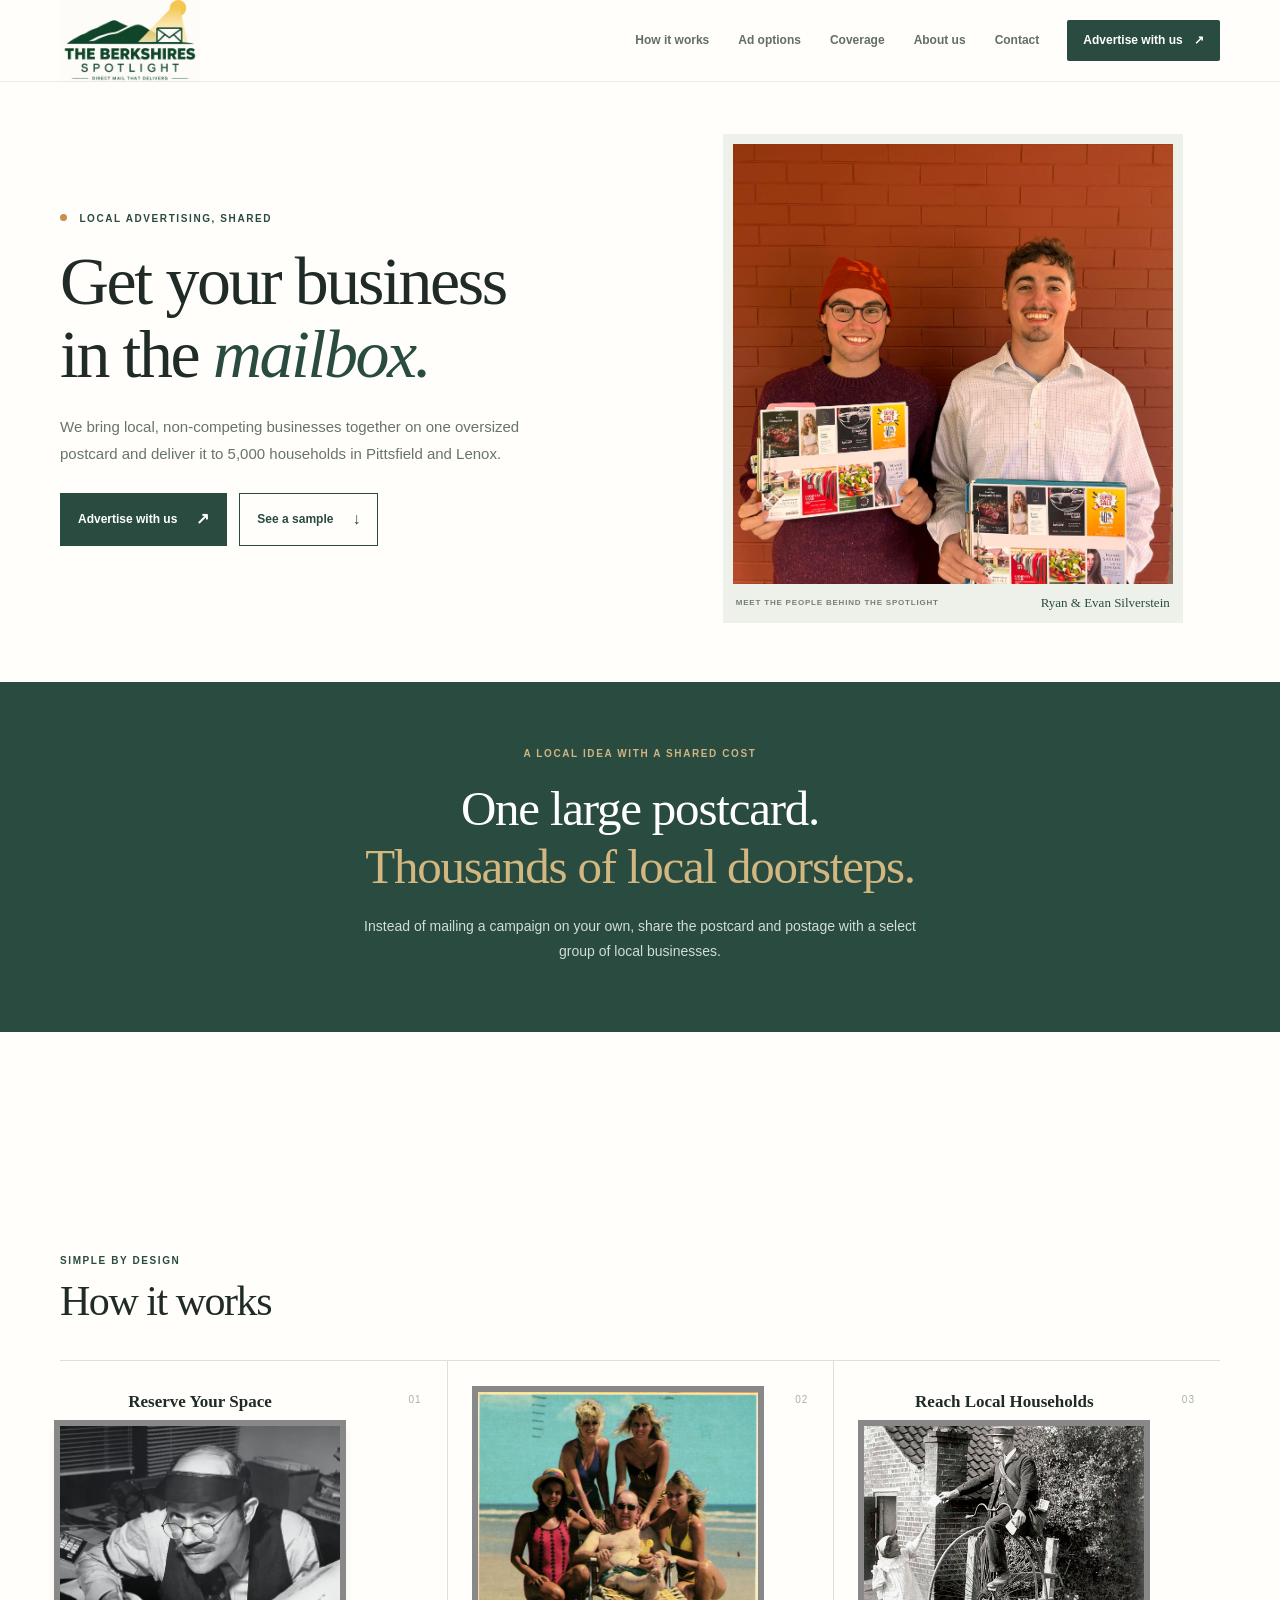
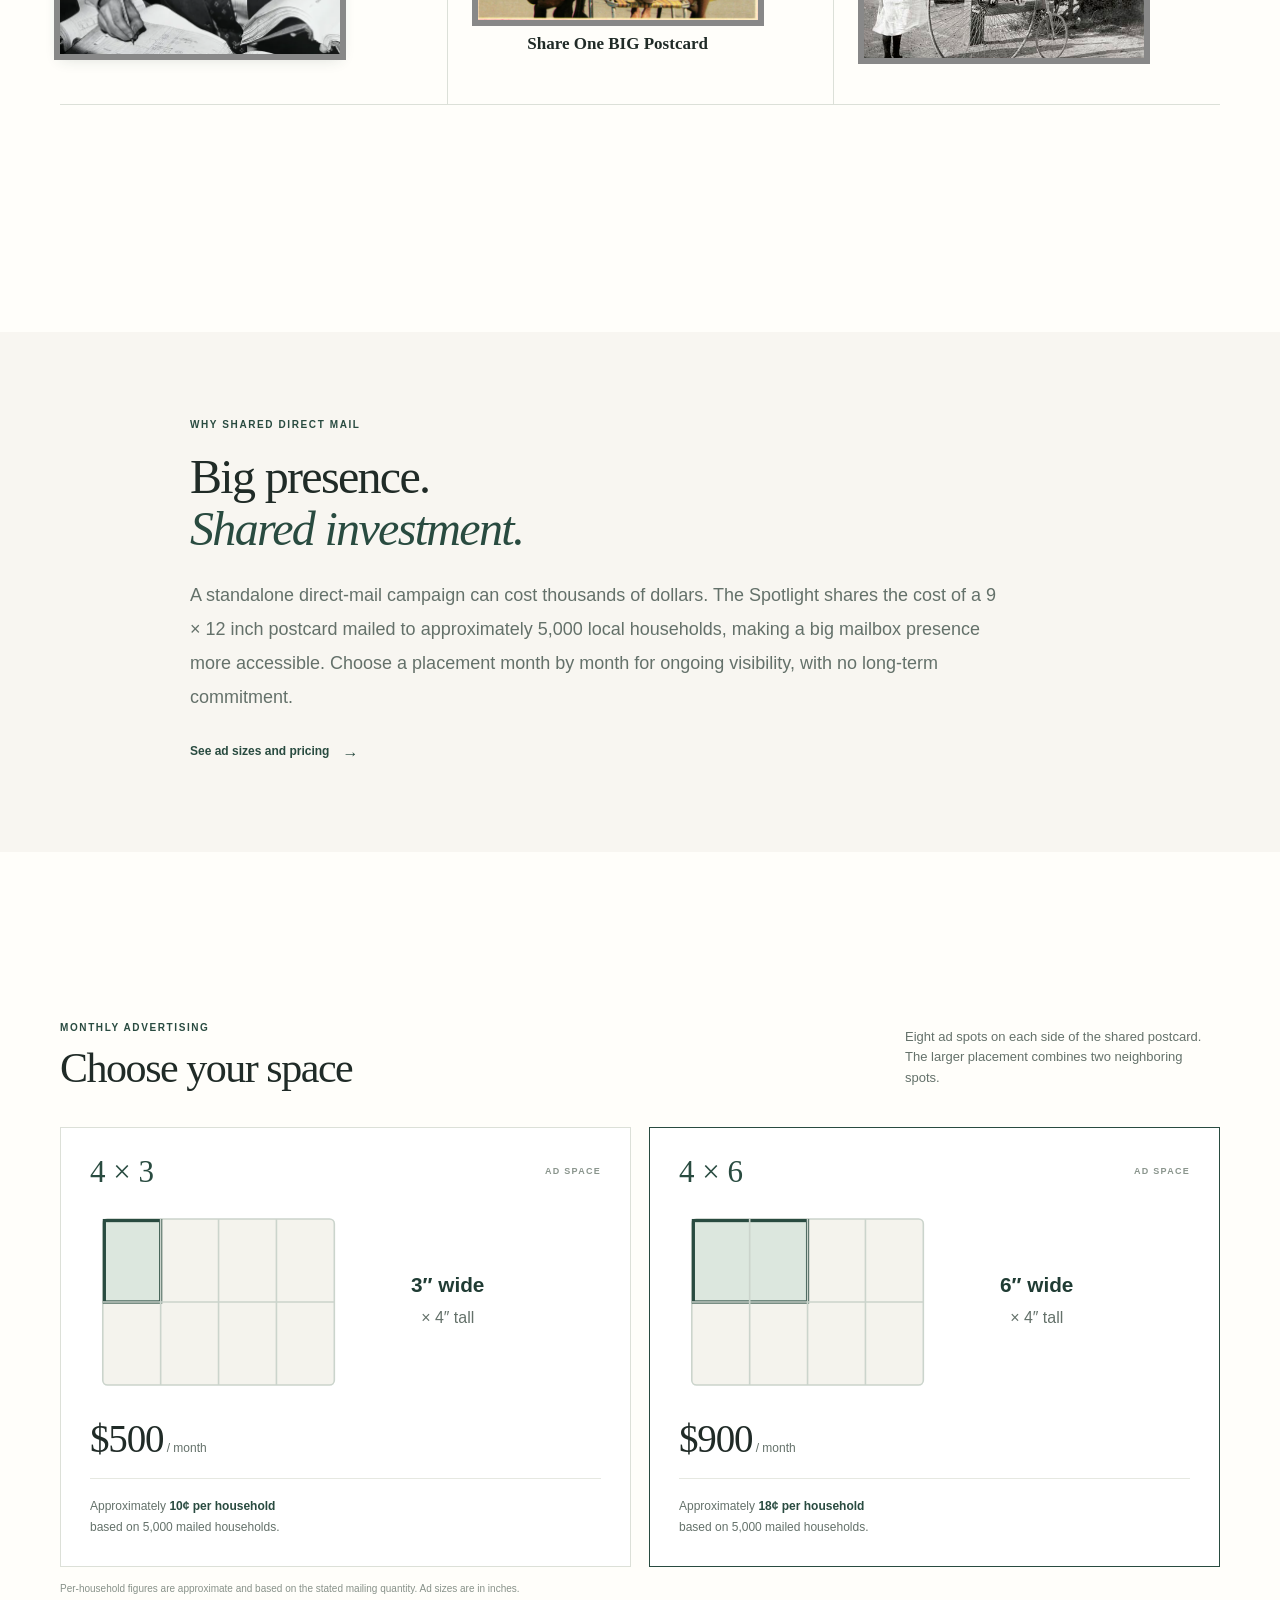
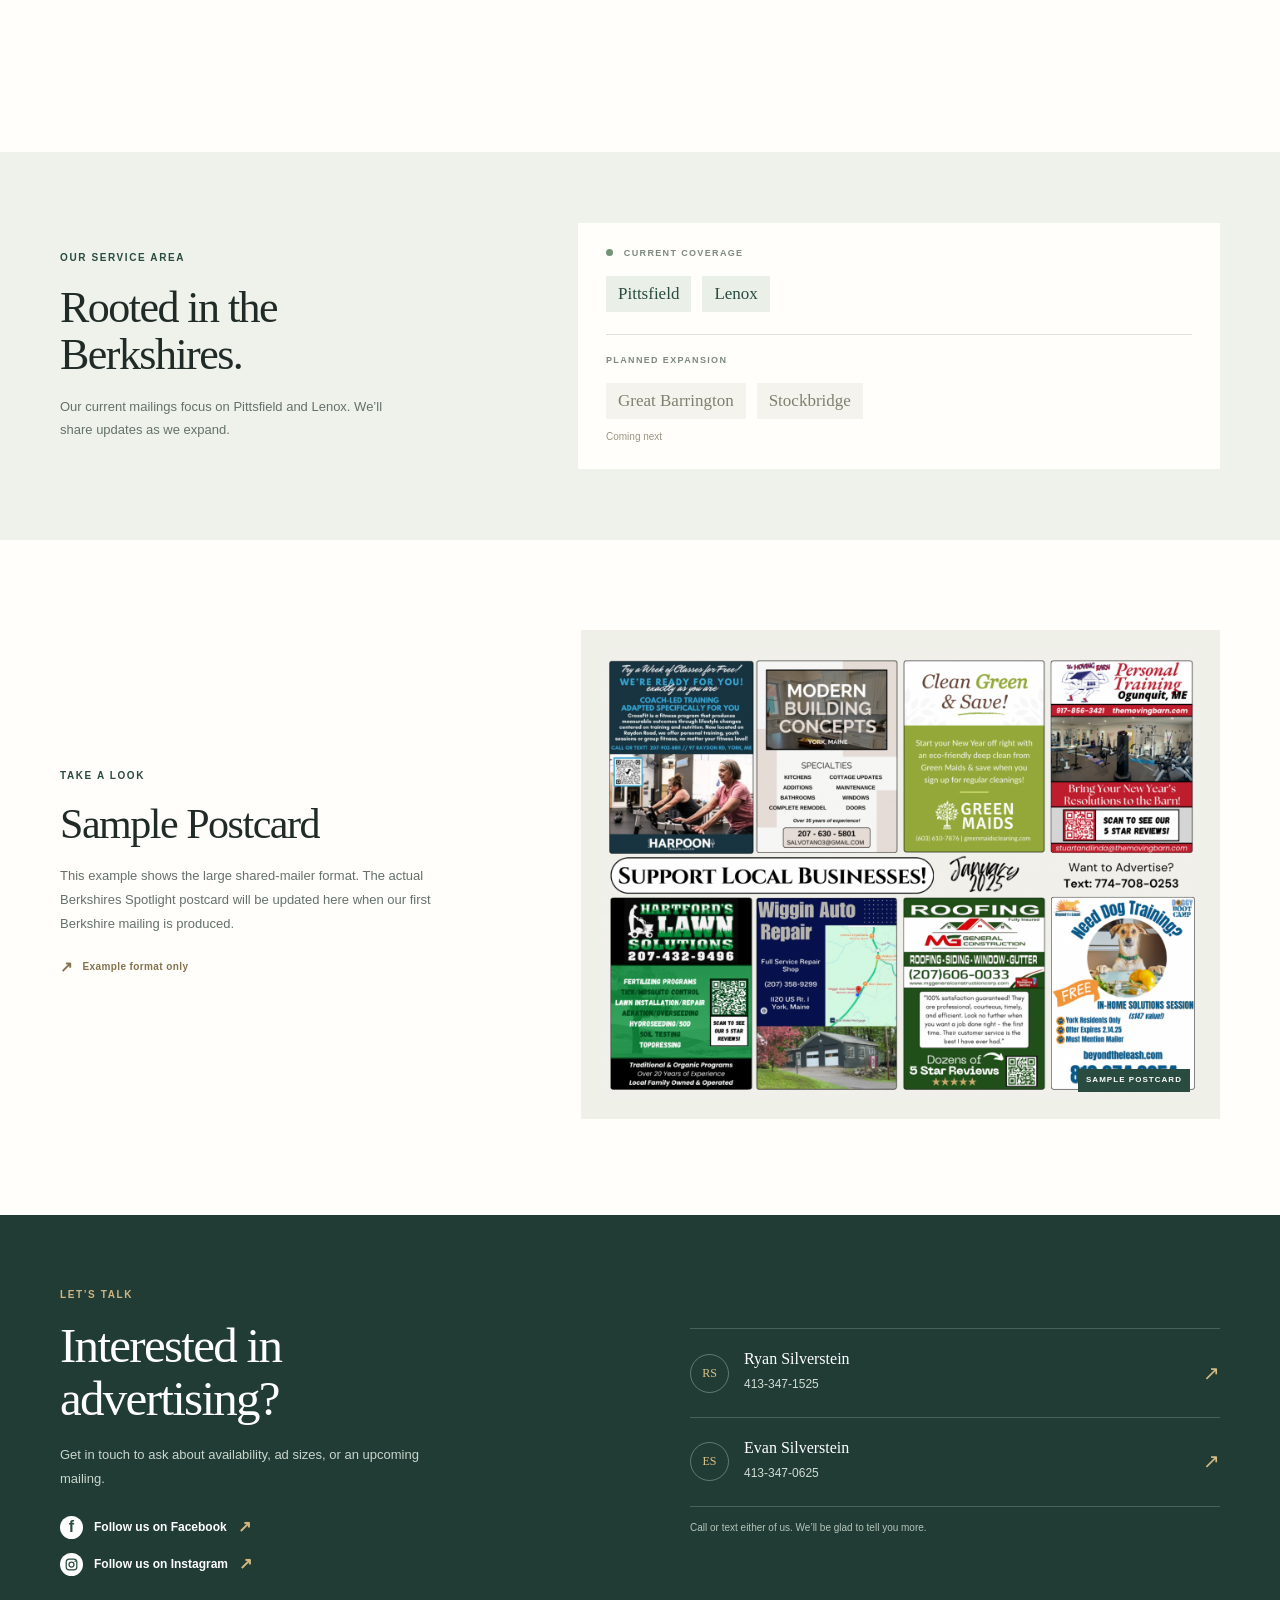
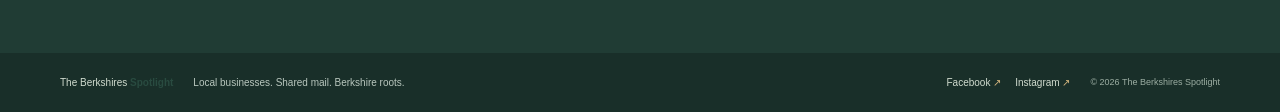
==== index.html @ 4591bedd "Center information sections and update About story" ====
<!doctype html>
<html lang="en">
  <head>
    <meta charset="utf-8">
    <meta name="viewport" content="width=device-width, initial-scale=1">
    <meta name="description" content="Reach local households in Pittsfield and Lenox with shared, oversized direct-mail advertising from The Berkshires Spotlight.">
    <meta name="theme-color" content="#f8f6f1">
    <link rel="canonical" href="https://theberkshiresspotlight.com/">
    <meta property="og:title" content="The Berkshires Spotlight | Local Direct-Mail Advertising">
    <meta property="og:description" content="Reach local households in Pittsfield and Lenox with shared, oversized direct-mail advertising.">
    <meta property="og:type" content="website">
    <meta property="og:url" content="https://theberkshiresspotlight.com/">
    <title>The Berkshires Spotlight | Local Direct-Mail Advertising</title>
    <link rel="stylesheet" href="styles.css?v=22">
  </head>
  <body>
    <header class="site-header">
      <a class="brand" href="#top" aria-label="The Berkshires Spotlight home">
        <span class="brand-logo-window"><img src="images/berkshires-spotlight-logo.png" alt="" width="640" height="640"></span>
      </a>
      <nav class="main-nav" aria-label="Main navigation">
        <a href="#how-it-works">How it works</a>
        <a href="#advertising">Ad options</a>
        <a href="#coverage">Coverage</a>
        <a href="about.html">About us</a>
        <a href="#contact">Contact</a>
      </nav>
      <a class="header-cta" href="#space-options">Advertise with us <span aria-hidden="true">↗</span></a>
    </header>

    <main id="top">
      <section class="hero section-wrap">
        <div class="hero-copy">
          <p class="eyebrow"><span class="eyebrow-dot"></span> Local advertising, shared</p>
          <h1>Get your business<br>in the <em>mailbox.</em></h1>
          <p class="hero-lede">We bring local, non-competing businesses together on one oversized postcard and deliver it to 5,000 households in Pittsfield and Lenox.</p>
          <div class="hero-actions">
            <a class="button button-primary" href="#space-options">Advertise with us <span aria-hidden="true">↗</span></a>
            <a class="button button-secondary" href="#sample-postcard">See a sample <span aria-hidden="true">↓</span></a>
          </div>
        </div>
        <figure class="hero-photo">
          <img src="images/ryan-and-evan.jpg" alt="Ryan and Evan smiling and holding an example shared advertising postcard" width="1966" height="1966" fetchpriority="high">
          <figcaption><span>MEET THE PEOPLE BEHIND THE SPOTLIGHT</span><span>Ryan &amp; Evan Silverstein</span></figcaption>
        </figure>
      </section>

      <section class="intro-band">
        <div class="section-wrap intro-inner">
          <p class="eyebrow eyebrow-light">A local idea with a shared cost</p>
          <h2>One large postcard.<br><span>Thousands of local doorsteps.</span></h2>
          <p>Instead of mailing a campaign on your own, share the postcard and postage with a select group of local businesses.</p>
        </div>
      </section>

      <section class="section-wrap section how-it-works-section" id="how-it-works">
        <div class="section-heading"><div><p class="eyebrow">Simple by design</p><h2>How it works</h2></div></div>
        <div class="steps">
          <article class="step step-reserve"><span class="step-number">01</span><h3>Reserve Your Space</h3><a class="step-reserve-photo-link" href="reserve.html" aria-label="Reserve your space"><img class="step-reserve-photo" src="images/reserve-your-space.webp" alt="Businessman working at a desk covered with books and papers" width="565" height="700"></a></article>
          <article class="step step-featured"><span class="step-number">02</span><img class="step-postcard" src="images/share-postcard-icon.png" alt="Example postcard with a family at the beach" width="630" height="513"><h3>Share One <strong>BIG</strong> Postcard</h3></article>
          <article class="step step-reach"><span class="step-number">03</span><h3>Reach Local Households</h3><img class="step-mailer-photo" src="images/reach-local-households.jpg" alt="Historical bicycle postman delivering mail" width="469" height="640"></article>
        </div>
      </section>

      <section class="value-section">
        <div class="section-wrap value-grid">
          <div class="value-copy"><p class="eyebrow">Why shared direct mail</p><h2>Big presence.<br><em>Shared investment.</em></h2><p>A standalone direct-mail campaign can cost thousands of dollars. The Spotlight shares the cost of a 9 × 12 inch postcard mailed to approximately 5,000 local households, making a big mailbox presence more accessible. Choose a placement month by month for ongoing visibility, with no long-term commitment.</p><a class="text-link" href="#advertising">See ad sizes and pricing <span aria-hidden="true">→</span></a></div>
        </div>
      </section>

      <section class="section-wrap section pricing-section" id="advertising">
        <div class="section-heading"><div><p class="eyebrow">Monthly advertising</p><h2>Choose your space</h2></div><p>Eight ad spots on each side of the shared postcard. The larger placement combines two neighboring spots.</p></div>
        <div class="price-cards" id="space-options">
          <article class="price-card"><div class="price-top"><span class="ad-size">4 × 3</span><span class="price-label">AD SPACE</span></div>
            <svg class="ad-size-guide" viewBox="0 0 320 126" role="img" aria-labelledby="small-ad-title"><title id="small-ad-title">One highlighted 3 inch wide by 4 inch tall ad spot in a layout of eight spots</title><rect x="8" y="10" width="145" height="104" rx="3" fill="#f4f3ed" stroke="#cbd4cc"/><rect x="9" y="11" width="35.25" height="51" fill="#dce7de" stroke="#294b40" stroke-width="2"/><path d="M44.25 10v104M80.5 10v104M116.75 10v104M8 62h145" fill="none" stroke="#cbd4cc"/><text x="224" y="56" text-anchor="middle" fill="#203c34" font-family="Arial,sans-serif" font-size="13" font-weight="700">3″ wide</text><text x="224" y="75" text-anchor="middle" fill="#64716a" font-family="Arial,sans-serif" font-size="10">× 4″ tall</text></svg>
            <div class="price">$500<span> / month</span></div><div class="price-line"></div><p>Approximately <strong>10¢ per household</strong><br>based on 5,000 mailed households.</p></article>
          <article class="price-card price-card-featured"><div class="price-top"><span class="ad-size">4 × 6</span><span class="price-label">AD SPACE</span></div>
            <svg class="ad-size-guide" viewBox="0 0 320 126" role="img" aria-labelledby="large-ad-title"><title id="large-ad-title">Two neighboring 3 inch wide by 4 inch tall ad spots combined into one 6 inch wide by 4 inch tall placement</title><rect x="8" y="10" width="145" height="104" rx="3" fill="#f4f3ed" stroke="#cbd4cc"/><rect x="9" y="11" width="71.5" height="51" fill="#dce7de" stroke="#294b40" stroke-width="2"/><path d="M44.25 10v104M80.5 10v104M116.75 10v104M8 62h145" fill="none" stroke="#cbd4cc"/><text x="224" y="56" text-anchor="middle" fill="#203c34" font-family="Arial,sans-serif" font-size="13" font-weight="700">6″ wide</text><text x="224" y="75" text-anchor="middle" fill="#64716a" font-family="Arial,sans-serif" font-size="10">× 4″ tall</text></svg>
            <div class="price">$900<span> / month</span></div><div class="price-line"></div><p>Approximately <strong>18¢ per household</strong><br>based on 5,000 mailed households.</p></article>
        </div>
        <p class="fine-print">Per-household figures are approximate and based on the stated mailing quantity. Ad sizes are in inches.</p>
      </section>

      <section class="coverage-section" id="coverage">
        <div class="section-wrap coverage-grid">
          <div class="coverage-copy"><p class="eyebrow">Our service area</p><h2>Rooted in the<br>Berkshires.</h2><p>Our current mailings focus on Pittsfield and Lenox. We’ll share updates as we expand.</p></div>
          <div class="coverage-locations"><div class="current-coverage"><p class="coverage-label"><span></span> CURRENT COVERAGE</p><div class="towns"><span>Pittsfield</span><span>Lenox</span></div></div><div class="expansion"><p class="coverage-label">PLANNED EXPANSION</p><div class="towns towns-planned"><span>Great Barrington</span><span>Stockbridge</span></div><p class="planned-note">Coming next</p></div></div>
        </div>
      </section>

      <section class="section-wrap sample-section" id="sample">
        <div class="sample-copy"><p class="eyebrow">Take a look</p><h2>Sample Postcard</h2><p>This example shows the large shared-mailer format. The actual Berkshires Spotlight postcard will be updated here when our first Berkshire mailing is produced.</p><span class="sample-note"><span aria-hidden="true">↗</span> Example format only</span></div>
        <div class="sample-frame" id="sample-postcard">
          <img class="sample-postcard-image" src="images/sample-postcard.png" alt="Example of a shared local advertising postcard with multiple business ads" loading="lazy" width="1440" height="1080">
          <span class="sample-frame-label">SAMPLE POSTCARD</span>
        </div>
      </section>

      <section class="contact-section" id="contact">
        <div class="section-wrap contact-grid">
          <div class="contact-copy"><p class="eyebrow eyebrow-light">Let’s talk</p><h2>Interested in<br>advertising?</h2><p>Get in touch to ask about availability, ad sizes, or an upcoming mailing.</p><a class="facebook-link" href="https://www.facebook.com/profile.php?id=61594535615502" target="_blank" rel="noopener noreferrer"><span class="facebook-icon" aria-hidden="true">f</span> Follow us on Facebook <span aria-hidden="true">↗</span></a><a class="facebook-link instagram-follow-link" href="https://www.instagram.com/theberkshiresspotlight?stkn=MWh2Z3ZybXNrZTRraQ%3D%3D" target="_blank" rel="noopener noreferrer"><span class="instagram-icon" aria-hidden="true"><svg viewBox="0 0 24 24"><rect x="3.5" y="3.5" width="17" height="17" rx="5" fill="none" stroke="currentColor" stroke-width="2"/><circle cx="12" cy="12" r="4" fill="none" stroke="currentColor" stroke-width="2"/><circle cx="17.8" cy="6.6" r="1.2" fill="currentColor"/></svg></span> Follow us on Instagram <span aria-hidden="true">↗</span></a></div>
          <div class="contact-people"><article class="contact-person"><span class="contact-initials" aria-hidden="true">RS</span><div><h3>Ryan Silverstein</h3><a href="tel:+14133471525">413-347-1525</a></div><a class="call-icon" href="tel:+14133471525" aria-label="Call Ryan Silverstein">↗</a></article><article class="contact-person"><span class="contact-initials" aria-hidden="true">ES</span><div><h3>Evan Silverstein</h3><a href="tel:+14133470625">413-347-0625</a></div><a class="call-icon" href="tel:+14133470625" aria-label="Call Evan Silverstein">↗</a></article><p class="contact-footnote">Call or text either of us. We’ll be glad to tell you more.</p></div>
        </div>
      </section>
    </main>

    <footer class="site-footer"><div class="section-wrap footer-inner"><a class="footer-brand" href="#top">The Berkshires <strong>Spotlight</strong></a><span>Local businesses. Shared mail. Berkshire roots.</span><div class="footer-social-links"><a href="https://www.facebook.com/profile.php?id=61594535615502" target="_blank" rel="noopener noreferrer">Facebook <span aria-hidden="true">↗</span></a><a href="https://www.instagram.com/theberkshiresspotlight?stkn=MWh2Z3ZybXNrZTRraQ%3D%3D" target="_blank" rel="noopener noreferrer">Instagram <span aria-hidden="true">↗</span></a></div><span class="copyright">© <span id="year">2026</span> The Berkshires Spotlight</span></div></footer>
    <script>document.getElementById('year').textContent = new Date().getFullYear();</script>
  </body>
</html>
---- styles.css ----
:root{--ink:#202b27;--muted:#64716a;--green:#294b40;--green-dark:#203c34;--sage:#dce7de;--cream:#f8f6f1;--paper:#fffefa;--gold:#c68f4c;--line:#dce0d8;--serif:'Playfair Display',Georgia,serif;--sans:'DM Sans',Arial,sans-serif}
*{box-sizing:border-box}html{scroll-behavior:smooth;scroll-padding-top:90px}body{margin:0;color:var(--ink);background:var(--paper);font-family:var(--sans);font-size:16px;line-height:1.55}a{color:inherit}button,a{-webkit-tap-highlight-color:transparent}.section-wrap{width:min(1160px,calc(100% - 64px));margin-inline:auto}
.site-header{height:82px;padding:0 max(32px,calc((100vw - 1160px)/2));display:flex;align-items:center;justify-content:space-between;gap:28px;background:var(--paper);border-bottom:1px solid #ecebe5}.brand{display:flex;align-items:center;gap:11px;text-decoration:none;white-space:nowrap}.brand-mark{width:37px;height:37px;border:1px solid var(--green);border-radius:50%;display:grid;place-items:center;color:var(--green);font:600 12px var(--serif);letter-spacing:-.5px}.brand-name{font-size:14px;letter-spacing:.02em}.brand-name strong,.footer-brand strong{font-weight:700;color:var(--green)}.brand-logo-window{display:block;width:140px;height:82px;overflow:hidden;flex:none}.brand-logo-window img{display:block;width:140px;height:140px;max-width:none;transform:translateY(-28px);mix-blend-mode:multiply}.main-nav{display:flex;gap:29px;margin-left:auto}.main-nav a,.header-cta{font-size:12px;text-decoration:none;font-weight:600}.main-nav a{color:#626e67;transition:color .2s}.main-nav a:hover{color:var(--green)}.header-cta{padding:11px 16px;background:var(--green);color:#fff;border-radius:2px;white-space:nowrap}.header-cta span{margin-left:8px}
.hero{min-height:582px;display:grid;grid-template-columns:1.03fr .97fr;align-items:center;gap:58px;padding-top:52px;padding-bottom:59px}.eyebrow{margin:0 0 18px;color:var(--green);font-size:10px;font-weight:700;letter-spacing:.16em;text-transform:uppercase}.eyebrow-dot{display:inline-block;width:7px;height:7px;margin-right:8px;background:var(--gold);border-radius:50%;vertical-align:1px}.hero h1,.section h2,.value-copy h2,.coverage-grid h2,.sample-copy h2,.contact-copy h2{margin:0;font:500 clamp(43px,5.3vw,68px)/1.08 var(--serif);letter-spacing:-.035em}.hero h1 em,.value-copy h2 em{color:var(--green);font-weight:500}.hero-lede{max-width:490px;margin:22px 0 26px;color:#68736d;font-size:15px;line-height:1.8}.hero-actions{display:flex;flex-wrap:wrap;gap:12px}.button{display:inline-flex;align-items:center;gap:19px;padding:13px 17px;border:1px solid var(--green);font-size:12px;font-weight:600;text-decoration:none}.button-primary{background:var(--green);color:white}.button-primary:hover,.header-cta:hover{background:var(--green-dark)}.button-secondary{color:var(--green)}.button-secondary:hover{background:#f0f3ee}.button span{font-size:16px}.hero-proof{display:flex;align-items:center;gap:12px;margin-top:42px;color:#78827b;font-size:11px;line-height:1.5}.hero-proof strong{color:var(--ink);font-size:12px}.proof-icon{display:grid;place-items:center;width:35px;height:35px;border:1px solid #dce3db;border-radius:50%;color:var(--gold);font-size:19px}
.hero-art{position:relative;min-height:417px;display:grid;place-items:center;overflow:hidden;background:#edf1e9}.hero-art:before,.hero-art:after{position:absolute;content:"";width:160px;height:160px;border:1px solid rgba(41,75,64,.12);border-radius:50%}.hero-art:before{top:28px;right:28px}.hero-art:after{bottom:20px;left:15px;width:95px;height:95px}.art-orbit{position:absolute;border:1px solid rgba(41,75,64,.1);border-radius:50%}.orbit-one{width:360px;height:360px}.orbit-two{width:410px;height:410px}.mailer{position:relative;width:min(72%,360px);aspect-ratio:1.18;background:#fffdf8;box-shadow:0 17px 38px rgba(31,54,43,.15);padding:23px 25px;transform:rotate(-5deg);display:flex;flex-direction:column;justify-content:space-between;color:var(--green)}.mailer:after{content:"";position:absolute;inset:8px;border:1px solid #e1e3d8;pointer-events:none}.mailer-top,.mailer-bottom{display:flex;justify-content:space-between;align-items:center;font-size:8px;font-weight:700;letter-spacing:.14em}.mailer-stamp{display:grid;place-items:center;width:42px;height:42px;border:1px solid #bea477;color:#a78a5b;font-size:8px;text-align:center;line-height:1.4;letter-spacing:.08em}.mailer-rule{height:1px;background:#d9dfd3;margin-top:-20px}.mailer-title{font:500 clamp(27px,3.5vw,43px)/1.14 var(--serif);letter-spacing:-.04em}.mailer-title i{color:#a17c46}.mailer-sun{font-size:27px;color:#bd965f}.art-caption{position:absolute;bottom:18px;left:0;right:0;text-align:center;color:#78847b;font-size:10px;letter-spacing:.04em}.hero-photo{width:min(100%,460px);margin:0 auto;padding:10px;background:#edf1e9}.hero-photo img{display:block;width:100%;height:auto}.hero-photo figcaption{display:flex;justify-content:space-between;align-items:center;gap:10px;padding:11px 3px 2px;color:#738077;font-size:8px;font-weight:700;letter-spacing:.1em}.hero-photo figcaption span+span{color:var(--green);font:500 13px var(--serif);letter-spacing:0}
.intro-band{background:var(--green);color:#fff;padding:64px 0 68px;text-align:center}.intro-inner{max-width:750px}.eyebrow-light{color:#d0b481}.intro-band h2{margin:0;font:500 clamp(32px,4.5vw,49px)/1.2 var(--serif);letter-spacing:-.025em}.intro-band h2 span{color:#d3b780}.intro-band p:last-child{max-width:560px;margin:17px auto 0;color:#d2ddd6;font-size:14px;line-height:1.8}.section{padding-top:91px;padding-bottom:98px}.section-heading{display:flex;align-items:end;justify-content:space-between;gap:30px;margin-bottom:35px}.section-heading .eyebrow{margin-bottom:11px}.section h2{font-size:42px}.section-heading>p{max-width:315px;margin:0 0 4px;color:var(--muted);font-size:13px}.steps{display:grid;grid-template-columns:repeat(3,1fr);border-top:1px solid var(--line);border-bottom:1px solid var(--line)}.step{position:relative;min-height:238px;padding:31px 30px 32px 0}.step+.step{border-left:1px solid var(--line);padding-left:30px}.step-number{position:absolute;top:31px;right:25px;color:#a7b2a7;font-size:10px;letter-spacing:.1em}.step-icon{width:39px;height:39px;display:grid;place-items:center;background:#eff2eb;color:var(--green);font-size:21px}.step h3,.value-item h3{margin:20px 0 7px;font:600 17px var(--serif)}.step p,.value-item p{max-width:280px;margin:0;color:var(--muted);font-size:12px;line-height:1.8}
.value-section{background:var(--cream);padding:85px 0}.value-grid{display:block}.value-copy{max-width:900px;margin-inline:auto}.value-copy h2{font-size:48px}.value-copy>p:not(.eyebrow){max-width:820px;margin:23px 0 24px;color:var(--muted);font-size:18px;line-height:1.9}.text-link{display:inline-flex;gap:13px;color:var(--green);font-size:12px;font-weight:700;text-decoration:none}.text-link span{font-size:16px}.pricing-section{padding-bottom:79px}.price-cards{display:grid;grid-template-columns:1fr 1fr;gap:18px}.price-card{padding:26px 29px 27px;border:1px solid var(--line);background:white}.price-card-featured{border-color:var(--green)}.price-top{display:flex;justify-content:space-between;align-items:center}.ad-size{color:var(--green);font:500 31px var(--serif)}.price-label{font-size:9px;font-weight:700;letter-spacing:.14em;color:#8a958d}.ad-size-guide{display:block;width:100%;height:auto;margin:13px 0 4px}.price{margin-top:12px;font:500 39px var(--serif);letter-spacing:-.03em}.price>span{font:400 12px var(--sans);color:var(--muted);letter-spacing:0}.price-line{height:1px;margin:17px 0;background:#e6e8e1}.price-card p{margin:0;color:var(--muted);font-size:12px;line-height:1.8}.price-card p strong{color:var(--green)}.fine-print{margin:14px 0 0;color:#879189;font-size:10px}
.coverage-section{background:#eff2eb;padding:71px 0}.coverage-grid{display:grid;grid-template-columns:.8fr 1.2fr;gap:90px;align-items:center}.coverage-grid h2{font-size:44px}.coverage-grid>div:first-child>p:last-child{max-width:340px;margin:16px 0 0;color:var(--muted);font-size:13px;line-height:1.8}.coverage-locations{background:var(--paper);padding:24px 28px}.current-coverage{padding-bottom:22px;border-bottom:1px solid var(--line)}.coverage-label{margin:0 0 15px;color:#7d8981;font-size:9px;font-weight:700;letter-spacing:.15em}.current-coverage .coverage-label span{display:inline-block;width:7px;height:7px;margin-right:7px;border-radius:50%;background:#729477}.towns{display:flex;gap:11px;flex-wrap:wrap}.towns span{padding:8px 12px;background:#eaf0e8;color:var(--green);font:500 17px var(--serif)}.expansion{padding-top:19px}.towns-planned span{background:#f5f3ed;color:#7e806f}.planned-note{margin:10px 0 0;color:#999583;font-size:10px}.sample-section{display:grid;grid-template-columns:.8fr 1.2fr;gap:95px;align-items:center;padding-top:90px;padding-bottom:96px}.sample-copy h2{font-size:42px}.sample-copy>p:not(.eyebrow){max-width:375px;margin:17px 0 19px;color:var(--muted);font-size:13px;line-height:1.85}.sample-note{display:inline-flex;align-items:center;gap:9px;color:#84724e;font-size:10px;font-weight:600;letter-spacing:.04em}.sample-note span{font-size:15px}.sample-frame{position:relative;padding:20px;background:#eff1e9}.sample-placeholder{aspect-ratio:1.5;background:#fcfaf4;border:1px solid #e2e3d9;display:flex;flex-direction:column;justify-content:space-between;padding:18px 20px;color:#738077}.placeholder-top,.placeholder-bottom{display:flex;justify-content:space-between;align-items:center;font-size:8px;font-weight:700;letter-spacing:.12em}.placeholder-stamp{padding:7px 9px;border:1px solid #cfb780;color:#a08353}.placeholder-center{align-self:center;text-align:center}.placeholder-sun{color:#c49b5d;font-size:28px}.placeholder-center p{margin:2px 0 0;font:500 clamp(18px,2.6vw,29px)/1.2 var(--serif);color:var(--green)}.placeholder-center em{color:#a17c46}.placeholder-bottom{padding-top:10px;border-top:1px solid #e1e3d8}.sample-postcard-image{display:block;width:100%;height:auto}.sample-frame-label{position:absolute;right:30px;bottom:27px;padding:5px 8px;background:var(--green);color:white;font-size:8px;font-weight:700;letter-spacing:.13em}
.contact-section{background:var(--green-dark);color:#fff;padding:72px 0 76px}.contact-grid{display:grid;grid-template-columns:1fr 1fr;gap:100px;align-items:center}.contact-copy h2{font-size:49px}.contact-copy>p:not(.eyebrow){max-width:360px;margin:17px 0 25px;color:#cad5ce;font-size:13px;line-height:1.8}.facebook-link{display:inline-flex;align-items:center;gap:11px;color:#fff;font-size:12px;font-weight:600;text-decoration:none}.facebook-link>span:last-child{color:#d4b67e;font-size:16px}.facebook-icon{width:23px;height:23px;display:grid;place-items:center;background:#fff;color:var(--green);border-radius:50%;font:bold 16px Arial}.contact-people{border-top:1px solid rgba(255,255,255,.19)}.contact-person{display:flex;align-items:center;gap:15px;padding:21px 0;border-bottom:1px solid rgba(255,255,255,.19)}.contact-initials{width:39px;height:39px;display:grid;place-items:center;border:1px solid rgba(255,255,255,.3);border-radius:50%;color:#dfc18b;font:500 12px var(--serif)}.contact-person h3{margin:0 0 3px;font:500 16px var(--serif)}.contact-person div>a{color:#d1dbd4;font-size:12px;text-decoration:none}.call-icon{margin-left:auto;color:#d7bb84;font-size:20px;text-decoration:none}.contact-footnote{margin:13px 0 0;color:#b6c4bc;font-size:10px}.site-footer{background:#192f29;color:#b9c7be;padding:22px 0}.footer-inner{display:flex;align-items:center;gap:20px}.footer-brand{color:#fff;font-size:12px;text-decoration:none;white-space:nowrap}.footer-inner>span:not(.copyright){font-size:10px}.footer-inner>a:nth-last-of-type(1){margin-left:auto;color:#d1dccf;font-size:10px;text-decoration:none}.footer-inner>a span{color:#d4b67e}.copyright{color:#9caea3;font-size:9px;white-space:nowrap}
@media(max-width:900px){.main-nav{gap:16px}.main-nav a{font-size:11px}.hero{gap:30px}.hero-art{min-height:360px}.coverage-grid,.sample-section{gap:50px}.contact-grid{gap:55px}}
@media(max-width:700px){html{scroll-padding-top:65px}.section-wrap{width:min(100% - 40px,540px)}.site-header{height:66px;padding:0 20px}.brand-name{font-size:12px}.brand-mark{width:32px;height:32px}.brand-logo-window{width:112px;height:66px}.brand-logo-window img{width:112px;height:112px;transform:translateY(-21px)}.main-nav{display:none}.header-cta{padding:10px 12px;font-size:10px}.hero{display:flex;flex-direction:column;align-items:stretch;gap:31px;padding-top:57px;padding-bottom:40px}.hero h1{font-size:52px}.hero-lede{font-size:14px}.hero-art{min-height:340px}.mailer{width:min(77%,350px)}.intro-band{padding:49px 0 52px}.intro-band h2{font-size:35px}.intro-band p:last-child{font-size:12px}.section{padding-top:65px;padding-bottom:70px}.section-heading{display:block;margin-bottom:25px}.section-heading>p{margin-top:12px}.section h2{font-size:37px}.steps{grid-template-columns:1fr}.step{min-height:0;padding:22px 36px 22px 0}.step+.step{border-left:0;border-top:1px solid var(--line);padding-left:0}.step-number{top:24px;right:4px}.step h3{margin-top:13px}.step p{max-width:none}.value-section{padding:62px 0}.value-copy h2{font-size:42px}.value-copy>p:not(.eyebrow){font-size:16px;line-height:1.8}.price-cards{grid-template-columns:1fr;gap:12px}.price-card{padding:22px}.price{font-size:35px}.coverage-section{padding:59px 0}.coverage-grid{grid-template-columns:1fr;gap:32px}.coverage-grid h2{font-size:40px}.coverage-locations{padding:21px}.sample-section{grid-template-columns:1fr;gap:32px;padding-top:66px;padding-bottom:70px}.sample-copy h2{font-size:38px}.sample-frame{padding:12px}.placeholder-top,.placeholder-bottom{font-size:6px}.sample-frame-label{right:18px;bottom:18px;font-size:7px}.contact-section{padding:60px 0}.contact-grid{grid-template-columns:1fr;gap:32px}.contact-copy h2{font-size:44px}.footer-inner{flex-wrap:wrap;gap:10px 16px}.footer-inner>span:not(.copyright){order:3;width:100%}.footer-inner>a:nth-last-of-type(1){margin-left:auto}.copyright{order:4;width:100%}}
@media(max-width:380px){.hero h1{font-size:45px}.hero-actions{gap:8px}.button{padding:12px;font-size:11px}.hero-art{min-height:295px}.mailer{padding:19px}.footer-brand{font-size:11px}}
@media(prefers-reduced-motion:reduce){html{scroll-behavior:auto}*,*::before,*::after{transition:none!important}}
.step-cta{margin-top:17px;padding:10px 12px;font-size:11px}.reservation-page{min-height:100vh;display:flex;flex-direction:column;background:var(--cream)}.reservation-main{width:min(680px,calc(100% - 40px));margin:38px auto 72px;flex:1}.reservation-back{color:var(--green);font-size:12px;font-weight:600;text-decoration:none}.reservation-heading{text-align:center;margin:36px auto 29px}.reservation-heading .eyebrow{margin-bottom:10px}.reservation-heading h1{margin:0;font:500 clamp(38px,6vw,52px)/1.1 var(--serif);letter-spacing:-.035em}.reservation-heading>p:last-child{max-width:490px;margin:13px auto 0;color:var(--muted);font-size:14px}.reservation-card{padding:28px 34px 32px;background:var(--paper);border:1px solid var(--line);box-shadow:0 12px 36px rgba(32,60,52,.05)}.reservation-progress{display:flex;align-items:center;gap:13px;margin-bottom:31px}.progress-step{display:flex;align-items:center;gap:8px;color:#919b94;font-size:11px;font-weight:600;white-space:nowrap}.progress-step b{display:grid;place-items:center;width:25px;height:25px;border:1px solid #cfd7ce;border-radius:50%;font-size:10px}.progress-step.is-current{color:var(--green)}.progress-step.is-current b{background:var(--green);border-color:var(--green);color:white}.progress-rule{height:1px;flex:1;background:var(--line)}.reservation-step>.eyebrow{margin-bottom:8px}.reservation-step h2{margin:0;font:500 30px/1.2 var(--serif);letter-spacing:-.02em}.step-description{margin:9px 0 22px;color:var(--muted);font-size:12px;line-height:1.7}.reservation-options{display:grid;gap:11px}.reservation-option{position:relative;display:flex;align-items:center;gap:13px;padding:17px;border:1px solid var(--line);cursor:pointer;transition:border-color .2s,background .2s}.reservation-option:has(input:checked){border-color:var(--green);background:#f5f7f2}.reservation-option input{position:absolute;opacity:0;inset:0;width:100%;height:100%;cursor:pointer}.reservation-option input:focus-visible+.option-check{outline:2px solid var(--gold);outline-offset:3px}.option-check{width:17px;height:17px;border:1px solid #aeb9ae;border-radius:50%;flex:none}.reservation-option input:checked+.option-check{border:5px solid var(--green)}.option-main{display:flex;flex-direction:column;gap:2px}.option-main strong{color:var(--green);font:500 23px var(--serif)}.option-main>span{color:#89938b;font-size:8px;font-weight:700;letter-spacing:.1em}.option-price{margin-left:auto;color:var(--ink);font:500 22px var(--serif);white-space:nowrap}.option-price small{color:var(--muted);font:400 10px var(--sans)}.reservation-next{margin-top:23px;cursor:pointer}.selected-size{margin:0 0 19px;padding:11px 13px;background:#eff2eb;color:var(--green);font-size:12px;font-weight:600}.reservation-fields{display:grid;grid-template-columns:1fr;gap:7px}.reservation-fields label{margin-top:7px;color:var(--ink);font-size:11px;font-weight:600}.reservation-fields input{width:100%;height:43px;padding:0 12px;border:1px solid #d5dcd3;border-radius:0;background:#fff;font:14px var(--sans);color:var(--ink)}.reservation-fields input:focus{outline:2px solid #9eb29e;outline-offset:1px}.reservation-note{margin:16px 0;color:#7e8981;font-size:10px}.reservation-actions{display:flex;justify-content:space-between;gap:12px;margin-top:18px}.reservation-actions .button{cursor:pointer;font-family:var(--sans)}.reservation-message{margin:14px 0 0;padding:11px 13px;background:#eff2eb;color:var(--green);font-size:12px}.reservation-help{text-align:center;margin:22px 0 0;color:var(--muted);font-size:11px}.reservation-help a{color:var(--green);font-weight:600}.reservation-page .site-footer{margin-top:auto}
.step-featured .step-postcard{display:block;width:min(100%,280px);height:auto;margin:0 0 14px;box-shadow:0 5px 14px rgba(32,60,52,.16)}.step-featured h3{width:min(100%,280px);margin:0 0 7px;text-align:center}.step-featured h3 strong{font-weight:700}.step-icon-photo{display:block;width:39px;height:39px;object-fit:cover}.step-reserve-icon{width:39px;height:39px;display:grid;place-items:center;background:#eff2eb;color:var(--green);box-shadow:0 2px 6px rgba(32,60,52,.16);text-decoration:none;font-size:20px;transition:background .2s,box-shadow .2s}.step-reserve-icon:hover{background:#e6ece4;box-shadow:0 3px 8px rgba(32,60,52,.2)}.step-reserve-icon:focus-visible{outline:2px solid var(--gold);outline-offset:3px}
@media(max-width:700px){.step-cta{margin-top:13px}.reservation-main{margin-top:25px;margin-bottom:48px}.reservation-heading{margin:29px auto 22px}.reservation-heading h1{font-size:41px}.reservation-card{padding:22px 19px 25px}.reservation-progress{margin-bottom:25px}.reservation-step h2{font-size:27px}.reservation-option{gap:9px;padding:13px 10px}.option-price{font-size:19px}.option-price small{font-size:9px}.option-main>span{font-size:7px}.reservation-actions{flex-wrap:wrap}.reservation-actions .button{justify-content:center}}
.about-page{min-height:100vh;display:flex;flex-direction:column;background:var(--paper)}.about-main{flex:1}.about-story{display:grid;grid-template-columns:1.05fr .95fr;gap:72px;align-items:center;padding-top:72px;padding-bottom:85px}.about-copy h1{margin:0 0 24px;font:500 clamp(43px,5vw,62px)/1.08 var(--serif);letter-spacing:-.035em}.about-copy h1 em{color:var(--green);font-weight:500}.about-copy>p:not(.eyebrow){margin:0 0 16px;color:var(--muted);font-size:14px;line-height:1.9}.about-copy .eyebrow{margin-bottom:13px}.about-cta{margin-top:9px}.about-photo{margin:0;padding:11px;background:#eff2eb;box-shadow:0 14px 34px rgba(32,60,52,.1)}.about-photo img{display:block;width:100%;height:auto}.about-page .site-footer{margin-top:auto}
@media(max-width:900px){.about-story{gap:42px;padding-top:58px;padding-bottom:68px}.about-copy>p:not(.eyebrow){font-size:13px}}
@media(max-width:700px){.about-story{grid-template-columns:1fr;gap:34px;padding-top:43px;padding-bottom:56px}.about-copy h1{font-size:46px}.about-copy>p:not(.eyebrow){font-size:13px}.about-photo{width:min(100%,440px);margin-inline:auto}}
.step-featured .step-postcard,.step-reach .step-mailer-photo{display:block;width:min(100%,280px);height:auto;aspect-ratio:630 / 513;object-fit:cover;margin:0 0 14px;box-shadow:0 5px 14px rgba(32,60,52,.16)}.step-reach h3{width:min(100%,280px);margin:0 0 14px;text-align:center}
.step-reach .step-mailer-photo{aspect-ratio:469 / 389;object-fit:cover;object-position:center 75%}
.footer-inner>a[href*="facebook.com"],.footer-inner>a[href*="instagram.com"],.footer-social-links a{color:#d1dccf;font-size:10px;text-decoration:none}.footer-social-links{display:flex;align-items:center;gap:14px;margin-left:auto}.footer-social-links a span{color:#d4b67e}.footer-inner>a.footer-brand{margin-left:0}.instagram-follow-link{display:flex;width:fit-content;margin-top:12px}.instagram-icon{width:23px;height:23px;display:grid;place-items:center;flex:none;background:#fff;color:var(--green);border-radius:50%}.instagram-icon svg{display:block;width:15px;height:15px}
.step-featured .step-postcard,.step-reach .step-mailer-photo,.step-reserve-photo{border:0;outline:6px solid #888;outline-offset:0;box-shadow:none}.step-reserve-photo-link{box-shadow:none}
html{scroll-padding-top:0}
.how-it-works-section,.pricing-section{min-height:100vh;min-height:100svh;display:flex;flex-direction:column;justify-content:center}.about-main{display:flex;align-items:center;min-height:calc(100vh - 139px);min-height:calc(100svh - 139px)}.about-story{gap:48px;padding-top:30px;padding-bottom:30px}.about-photo{width:min(100%,430px);justify-self:center}
@media(max-width:700px){.how-it-works-section,.pricing-section{min-height:0;display:block;padding-top:65px;padding-bottom:70px}.about-main{display:block;min-height:0}.about-story{gap:34px;padding-top:43px;padding-bottom:56px}}
.step-reserve-photo-link{display:block;width:min(100%,280px);margin:0 0 14px;box-shadow:0 5px 14px rgba(32,60,52,.16)}.step-reserve-photo-link:focus-visible{outline:2px solid var(--gold);outline-offset:3px}.step-reserve-photo{display:block;width:100%;height:auto;aspect-ratio:630 / 513;object-fit:cover;object-position:center top}.step-reserve h3{width:min(100%,280px);margin:0 0 14px;text-align:center}
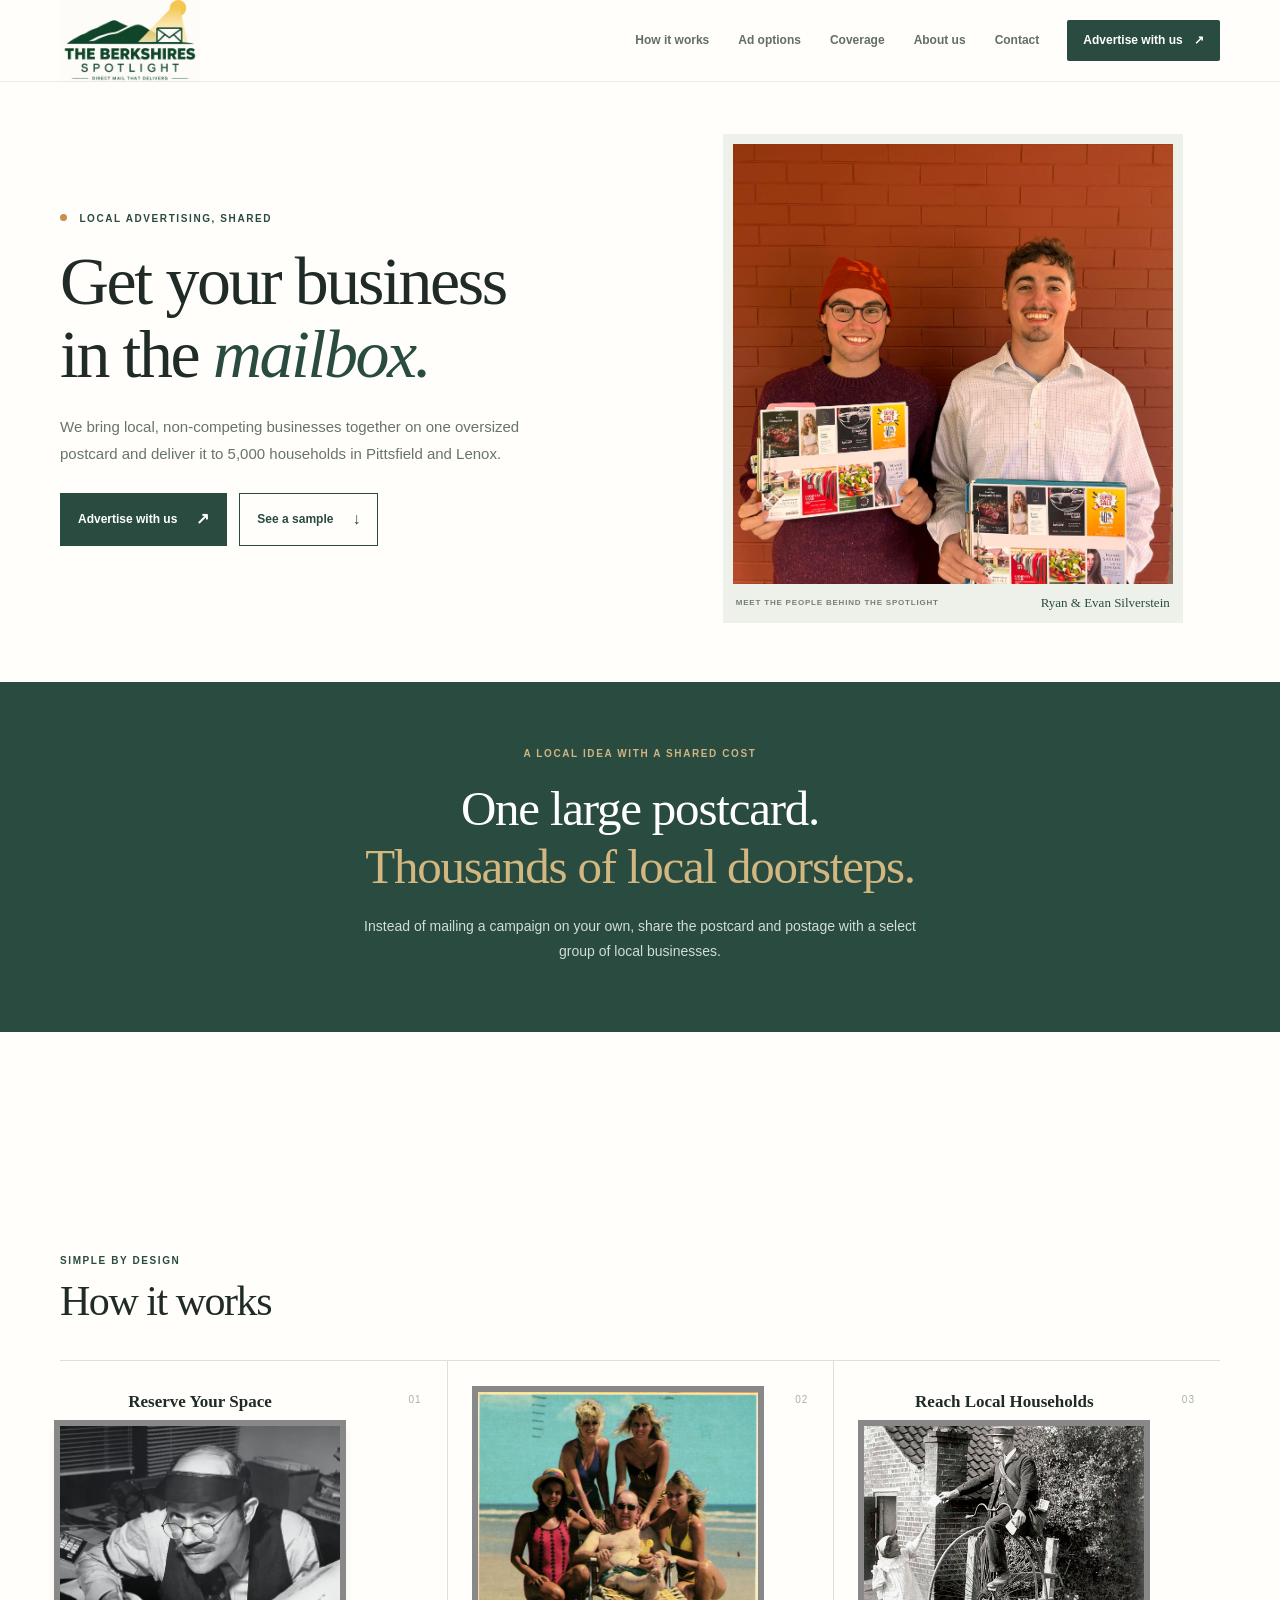
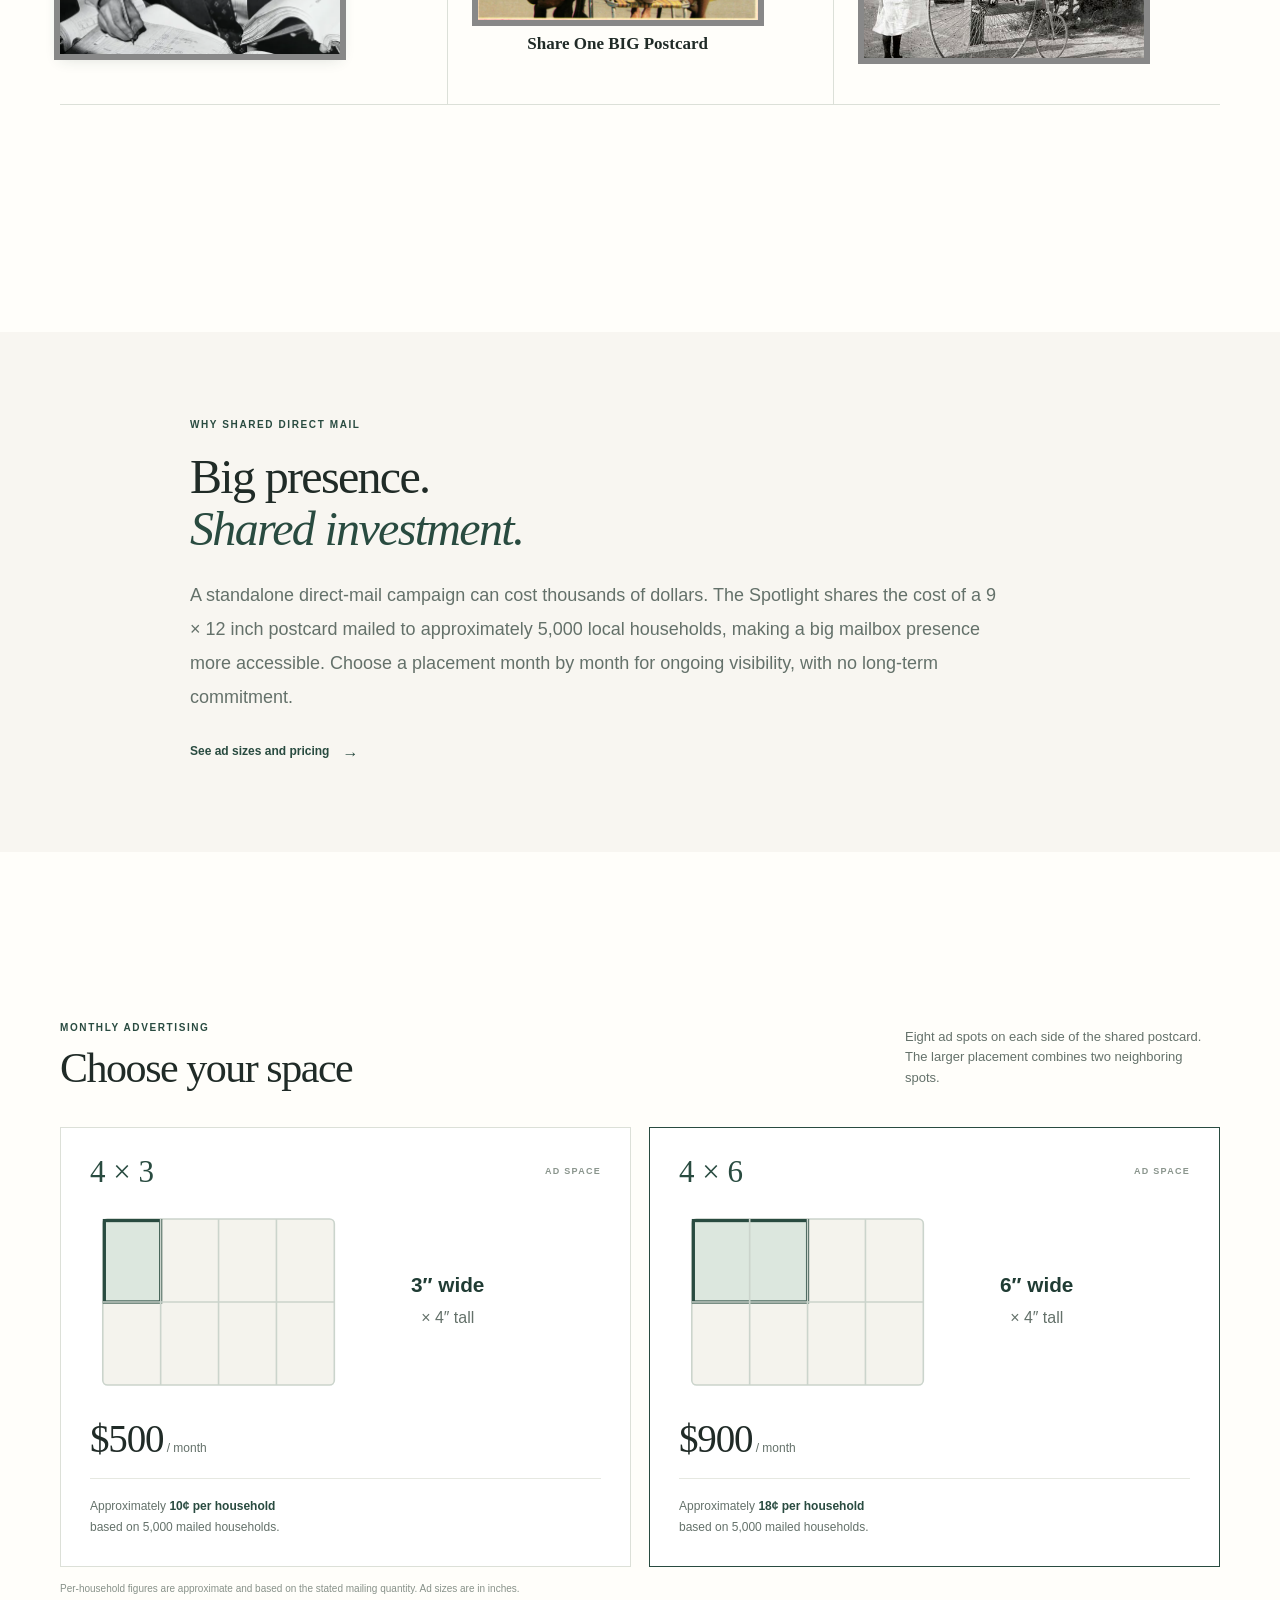
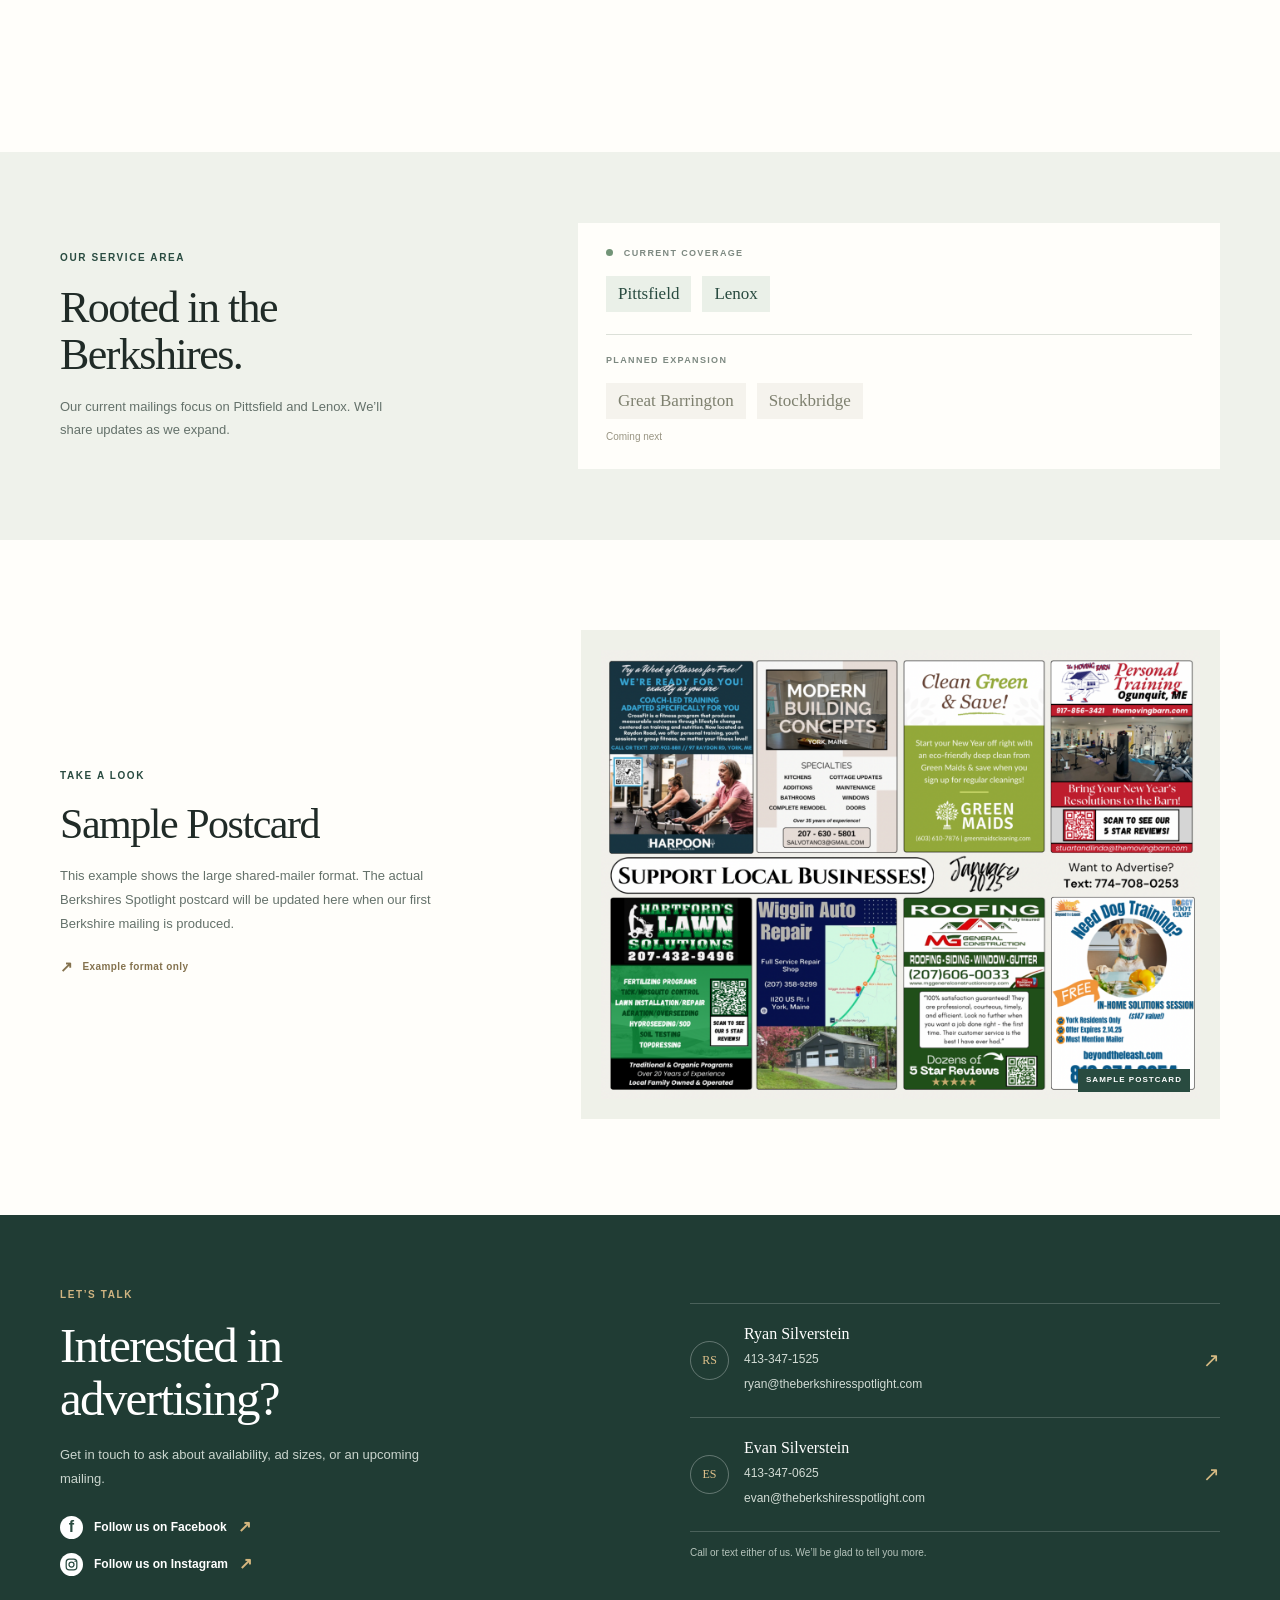
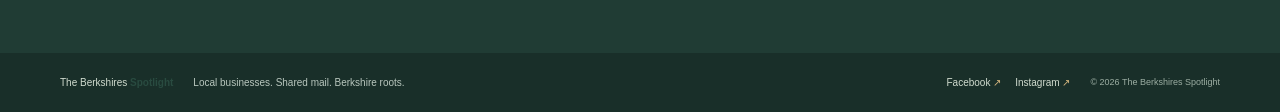
==== commit 020cc378: "Add email addresses to contact section" ====
--- a/index.html
+++ b/index.html
@@ -99,7 +99,7 @@
       <section class="contact-section" id="contact">
         <div class="section-wrap contact-grid">
           <div class="contact-copy"><p class="eyebrow eyebrow-light">Let’s talk</p><h2>Interested in<br>advertising?</h2><p>Get in touch to ask about availability, ad sizes, or an upcoming mailing.</p><a class="facebook-link" href="https://www.facebook.com/profile.php?id=61594535615502" target="_blank" rel="noopener noreferrer"><span class="facebook-icon" aria-hidden="true">f</span> Follow us on Facebook <span aria-hidden="true">↗</span></a><a class="facebook-link instagram-follow-link" href="https://www.instagram.com/theberkshiresspotlight?stkn=MWh2Z3ZybXNrZTRraQ%3D%3D" target="_blank" rel="noopener noreferrer"><span class="instagram-icon" aria-hidden="true"><svg viewBox="0 0 24 24"><rect x="3.5" y="3.5" width="17" height="17" rx="5" fill="none" stroke="currentColor" stroke-width="2"/><circle cx="12" cy="12" r="4" fill="none" stroke="currentColor" stroke-width="2"/><circle cx="17.8" cy="6.6" r="1.2" fill="currentColor"/></svg></span> Follow us on Instagram <span aria-hidden="true">↗</span></a></div>
-          <div class="contact-people"><article class="contact-person"><span class="contact-initials" aria-hidden="true">RS</span><div><h3>Ryan Silverstein</h3><a href="tel:+14133471525">413-347-1525</a></div><a class="call-icon" href="tel:+14133471525" aria-label="Call Ryan Silverstein">↗</a></article><article class="contact-person"><span class="contact-initials" aria-hidden="true">ES</span><div><h3>Evan Silverstein</h3><a href="tel:+14133470625">413-347-0625</a></div><a class="call-icon" href="tel:+14133470625" aria-label="Call Evan Silverstein">↗</a></article><p class="contact-footnote">Call or text either of us. We’ll be glad to tell you more.</p></div>
+          <div class="contact-people"><article class="contact-person"><span class="contact-initials" aria-hidden="true">RS</span><div><h3>Ryan Silverstein</h3><a href="tel:+14133471525">413-347-1525</a><br><a href="mailto:ryan@theberkshiresspotlight.com">ryan@theberkshiresspotlight.com</a></div><a class="call-icon" href="tel:+14133471525" aria-label="Call Ryan Silverstein">↗</a></article><article class="contact-person"><span class="contact-initials" aria-hidden="true">ES</span><div><h3>Evan Silverstein</h3><a href="tel:+14133470625">413-347-0625</a><br><a href="mailto:evan@theberkshiresspotlight.com">evan@theberkshiresspotlight.com</a></div><a class="call-icon" href="tel:+14133470625" aria-label="Call Evan Silverstein">↗</a></article><p class="contact-footnote">Call or text either of us. We’ll be glad to tell you more.</p></div>
         </div>
       </section>
     </main>
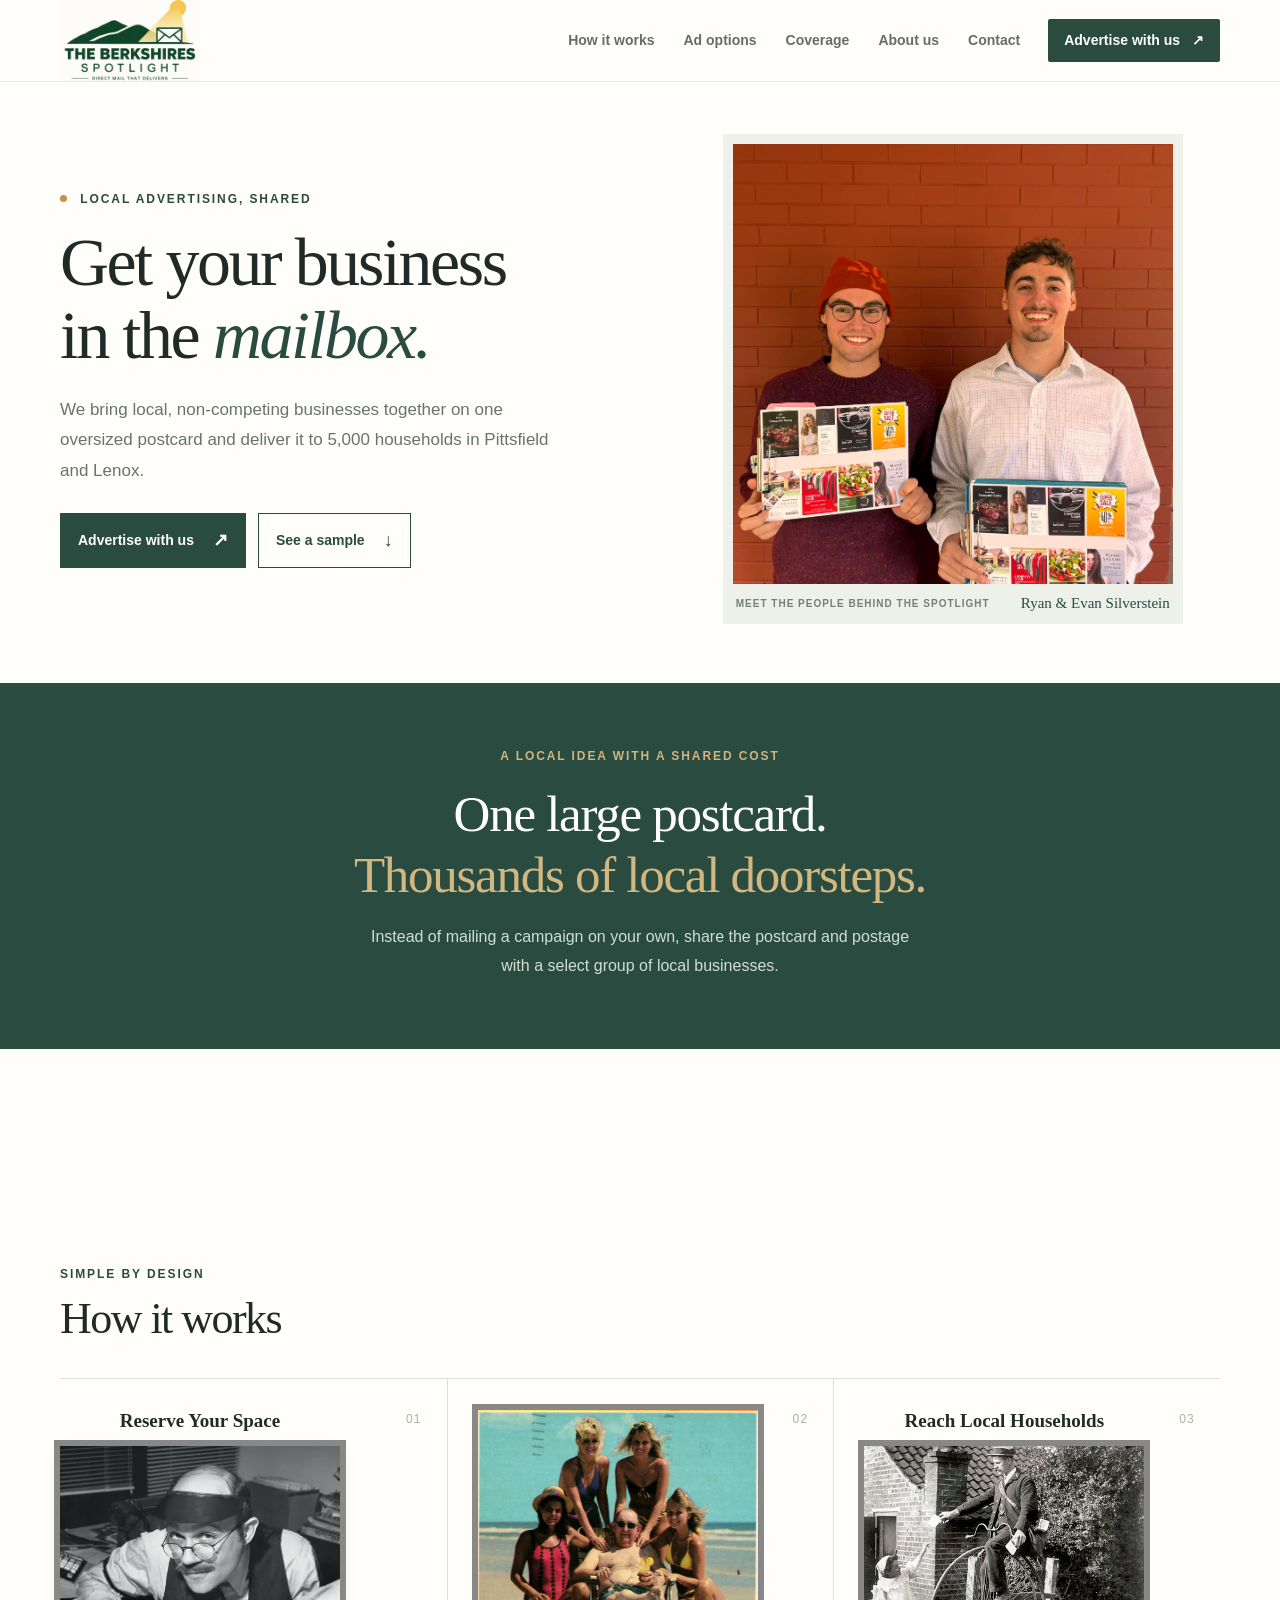
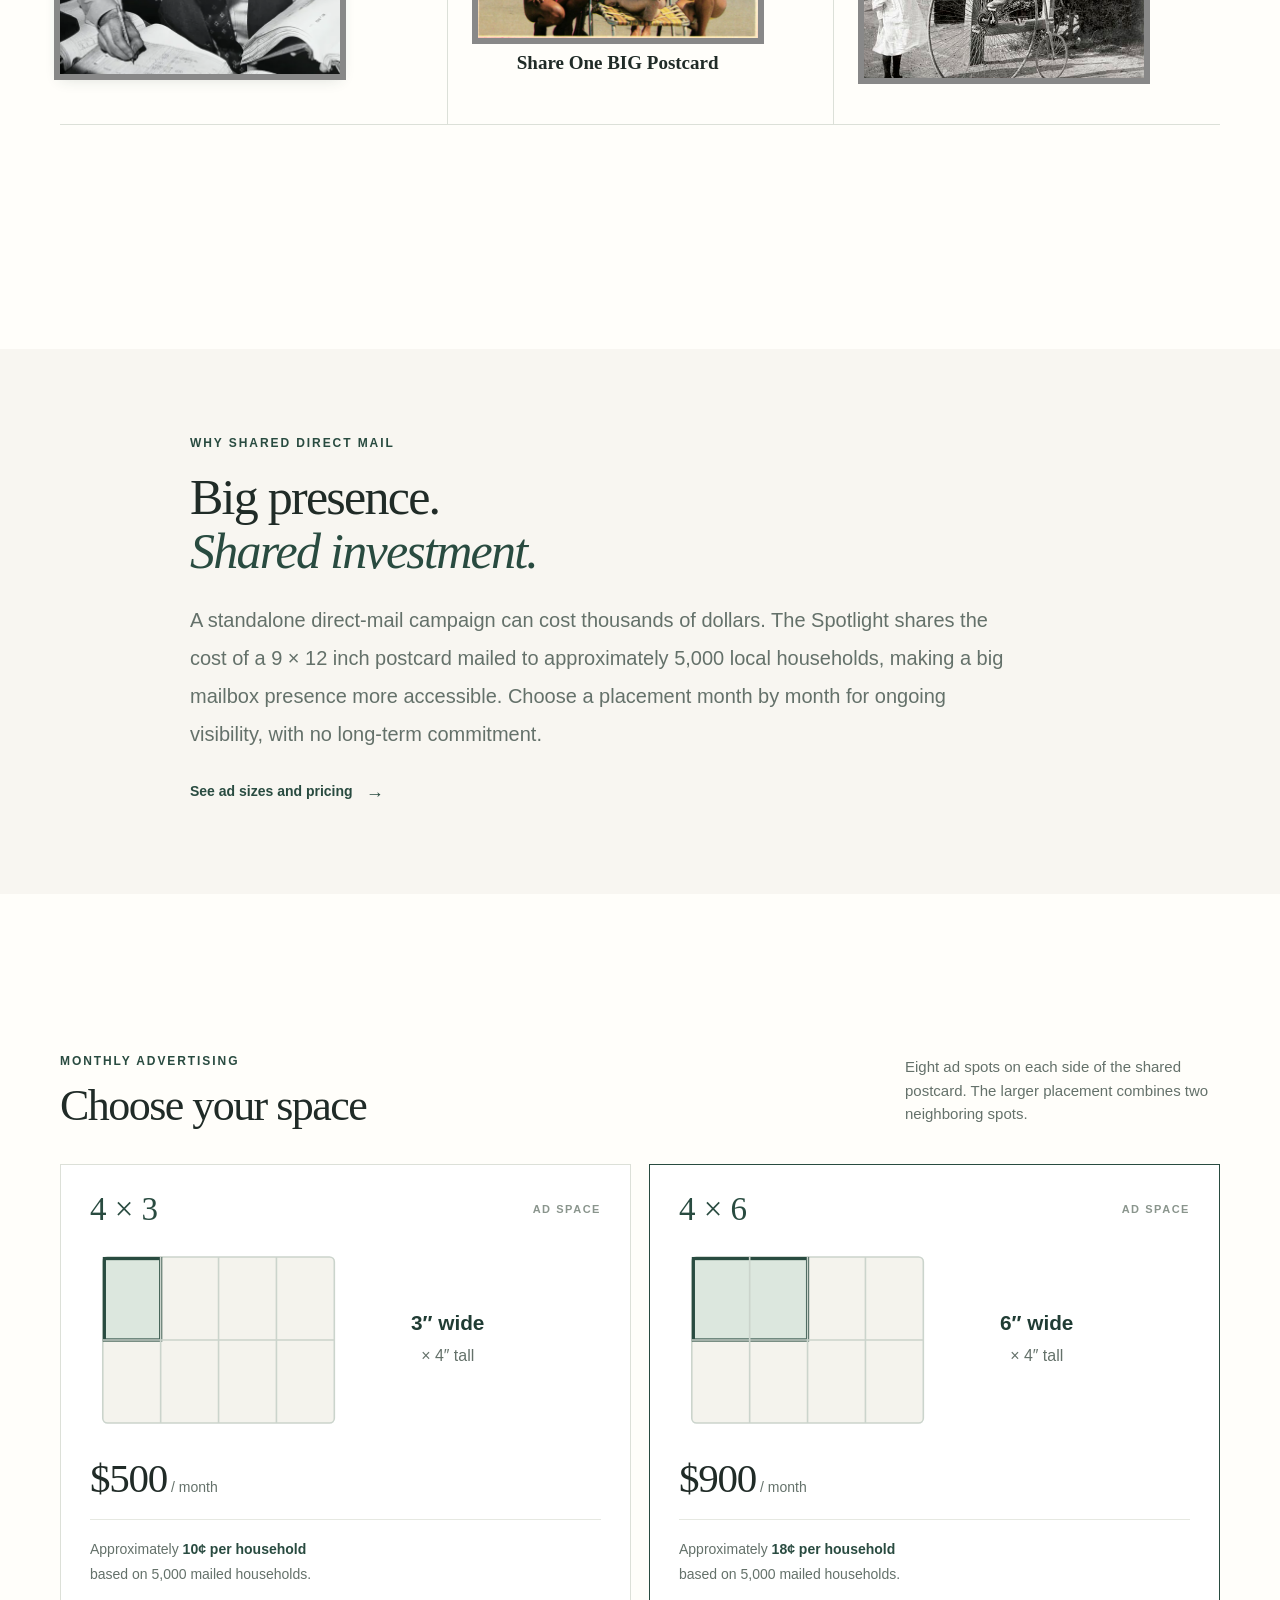
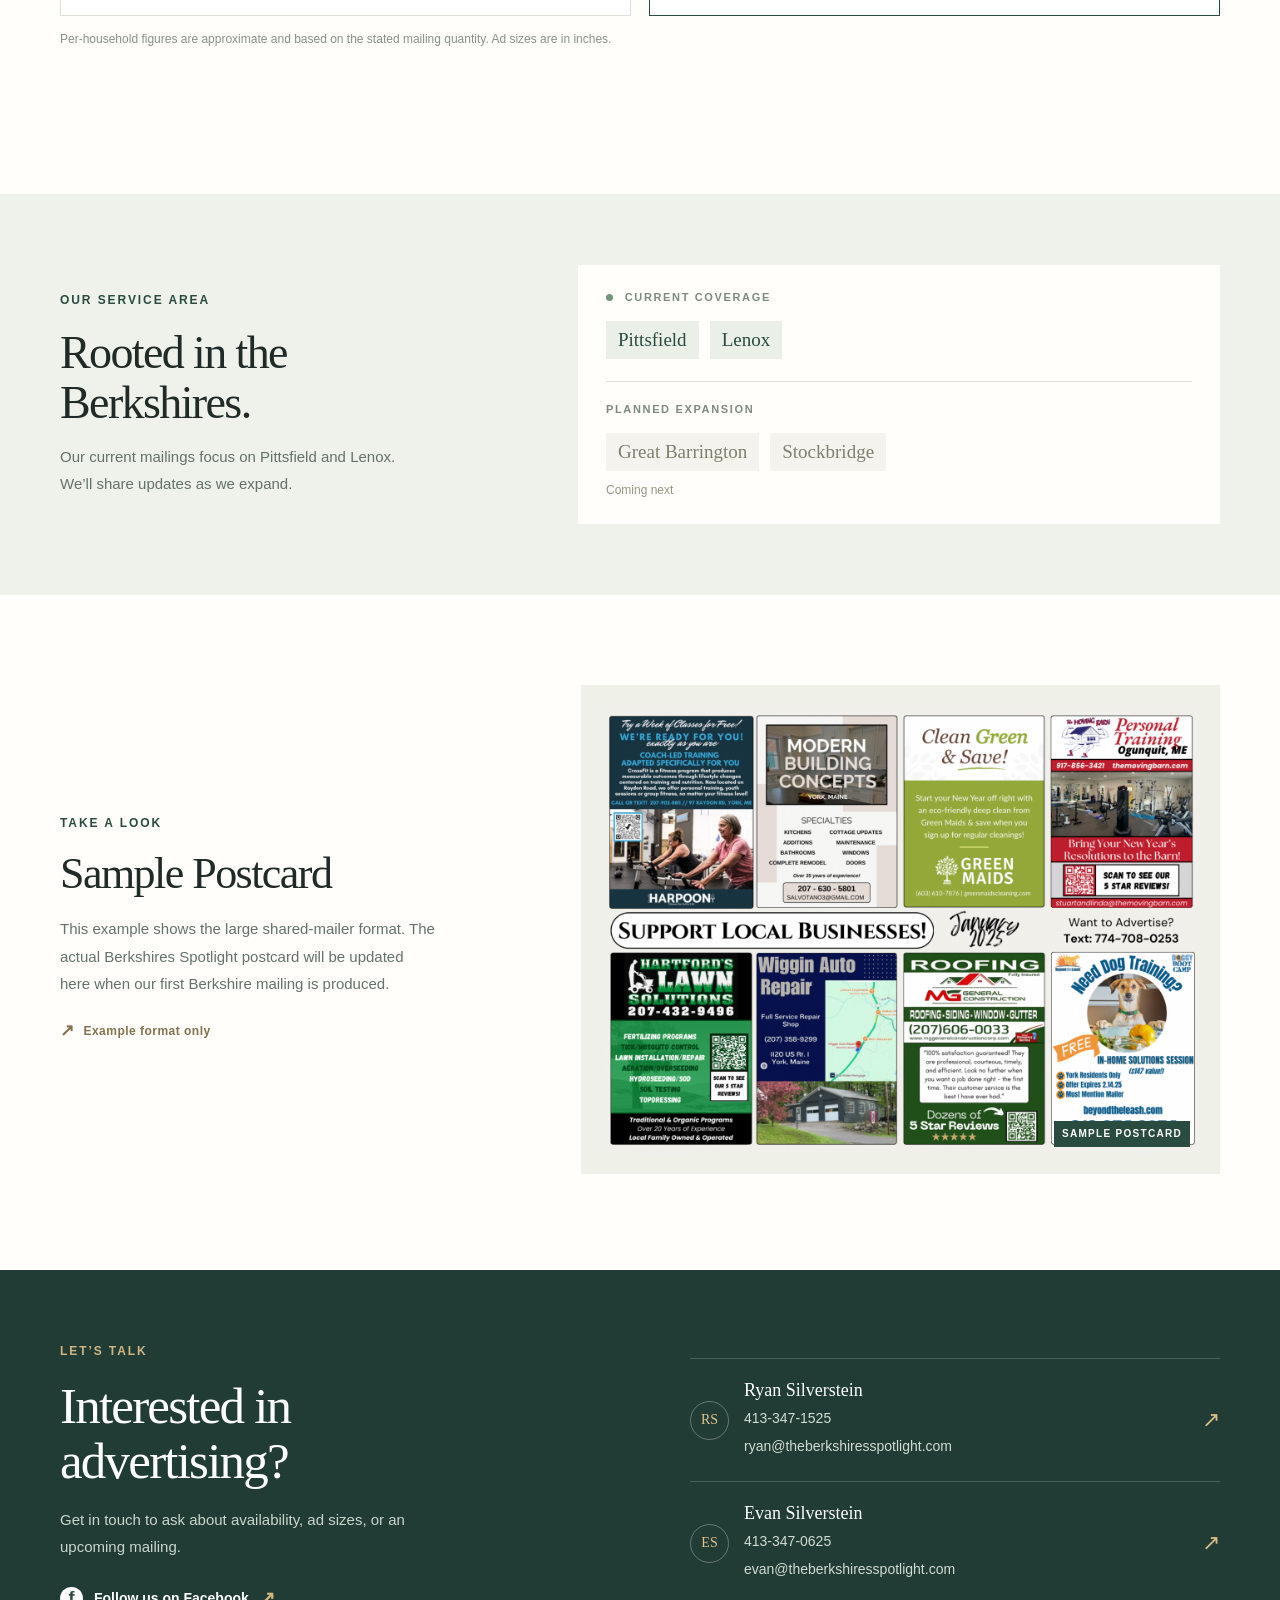
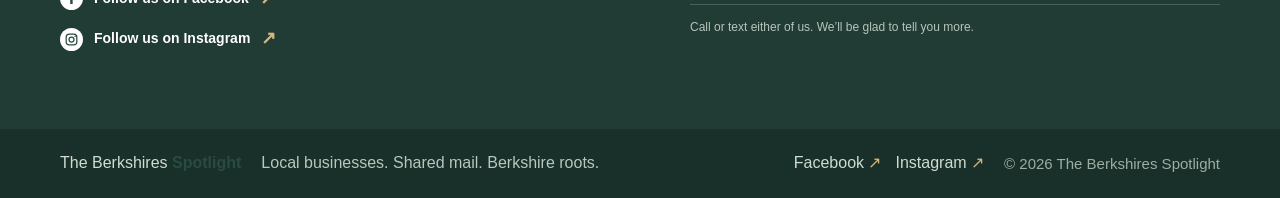
==== commit ce32f13c: "Reset home page scroll on fresh load" ====
--- a/index.html
+++ b/index.html
@@ -12,6 +12,12 @@
     <meta property="og:url" content="https://theberkshiresspotlight.com/">
     <title>The Berkshires Spotlight | Local Direct-Mail Advertising</title>
     <link rel="stylesheet" href="styles.css?v=22">
+    <script>
+      if ('scrollRestoration' in history) history.scrollRestoration = 'manual';
+      window.addEventListener('pageshow', (event) => {
+        if (!event.persisted && !location.hash) window.scrollTo({ top: 0, left: 0, behavior: 'instant' });
+      });
+    </script>
   </head>
   <body>
     <header class="site-header">
--- a/styles.css
+++ b/styles.css
@@ -1,25 +1,25 @@
 :root{--ink:#202b27;--muted:#64716a;--green:#294b40;--green-dark:#203c34;--sage:#dce7de;--cream:#f8f6f1;--paper:#fffefa;--gold:#c68f4c;--line:#dce0d8;--serif:'Playfair Display',Georgia,serif;--sans:'DM Sans',Arial,sans-serif}
-*{box-sizing:border-box}html{scroll-behavior:smooth;scroll-padding-top:90px}body{margin:0;color:var(--ink);background:var(--paper);font-family:var(--sans);font-size:16px;line-height:1.55}a{color:inherit}button,a{-webkit-tap-highlight-color:transparent}.section-wrap{width:min(1160px,calc(100% - 64px));margin-inline:auto}
-.site-header{height:82px;padding:0 max(32px,calc((100vw - 1160px)/2));display:flex;align-items:center;justify-content:space-between;gap:28px;background:var(--paper);border-bottom:1px solid #ecebe5}.brand{display:flex;align-items:center;gap:11px;text-decoration:none;white-space:nowrap}.brand-mark{width:37px;height:37px;border:1px solid var(--green);border-radius:50%;display:grid;place-items:center;color:var(--green);font:600 12px var(--serif);letter-spacing:-.5px}.brand-name{font-size:14px;letter-spacing:.02em}.brand-name strong,.footer-brand strong{font-weight:700;color:var(--green)}.brand-logo-window{display:block;width:140px;height:82px;overflow:hidden;flex:none}.brand-logo-window img{display:block;width:140px;height:140px;max-width:none;transform:translateY(-28px);mix-blend-mode:multiply}.main-nav{display:flex;gap:29px;margin-left:auto}.main-nav a,.header-cta{font-size:12px;text-decoration:none;font-weight:600}.main-nav a{color:#626e67;transition:color .2s}.main-nav a:hover{color:var(--green)}.header-cta{padding:11px 16px;background:var(--green);color:#fff;border-radius:2px;white-space:nowrap}.header-cta span{margin-left:8px}
-.hero{min-height:582px;display:grid;grid-template-columns:1.03fr .97fr;align-items:center;gap:58px;padding-top:52px;padding-bottom:59px}.eyebrow{margin:0 0 18px;color:var(--green);font-size:10px;font-weight:700;letter-spacing:.16em;text-transform:uppercase}.eyebrow-dot{display:inline-block;width:7px;height:7px;margin-right:8px;background:var(--gold);border-radius:50%;vertical-align:1px}.hero h1,.section h2,.value-copy h2,.coverage-grid h2,.sample-copy h2,.contact-copy h2{margin:0;font:500 clamp(43px,5.3vw,68px)/1.08 var(--serif);letter-spacing:-.035em}.hero h1 em,.value-copy h2 em{color:var(--green);font-weight:500}.hero-lede{max-width:490px;margin:22px 0 26px;color:#68736d;font-size:15px;line-height:1.8}.hero-actions{display:flex;flex-wrap:wrap;gap:12px}.button{display:inline-flex;align-items:center;gap:19px;padding:13px 17px;border:1px solid var(--green);font-size:12px;font-weight:600;text-decoration:none}.button-primary{background:var(--green);color:white}.button-primary:hover,.header-cta:hover{background:var(--green-dark)}.button-secondary{color:var(--green)}.button-secondary:hover{background:#f0f3ee}.button span{font-size:16px}.hero-proof{display:flex;align-items:center;gap:12px;margin-top:42px;color:#78827b;font-size:11px;line-height:1.5}.hero-proof strong{color:var(--ink);font-size:12px}.proof-icon{display:grid;place-items:center;width:35px;height:35px;border:1px solid #dce3db;border-radius:50%;color:var(--gold);font-size:19px}
-.hero-art{position:relative;min-height:417px;display:grid;place-items:center;overflow:hidden;background:#edf1e9}.hero-art:before,.hero-art:after{position:absolute;content:"";width:160px;height:160px;border:1px solid rgba(41,75,64,.12);border-radius:50%}.hero-art:before{top:28px;right:28px}.hero-art:after{bottom:20px;left:15px;width:95px;height:95px}.art-orbit{position:absolute;border:1px solid rgba(41,75,64,.1);border-radius:50%}.orbit-one{width:360px;height:360px}.orbit-two{width:410px;height:410px}.mailer{position:relative;width:min(72%,360px);aspect-ratio:1.18;background:#fffdf8;box-shadow:0 17px 38px rgba(31,54,43,.15);padding:23px 25px;transform:rotate(-5deg);display:flex;flex-direction:column;justify-content:space-between;color:var(--green)}.mailer:after{content:"";position:absolute;inset:8px;border:1px solid #e1e3d8;pointer-events:none}.mailer-top,.mailer-bottom{display:flex;justify-content:space-between;align-items:center;font-size:8px;font-weight:700;letter-spacing:.14em}.mailer-stamp{display:grid;place-items:center;width:42px;height:42px;border:1px solid #bea477;color:#a78a5b;font-size:8px;text-align:center;line-height:1.4;letter-spacing:.08em}.mailer-rule{height:1px;background:#d9dfd3;margin-top:-20px}.mailer-title{font:500 clamp(27px,3.5vw,43px)/1.14 var(--serif);letter-spacing:-.04em}.mailer-title i{color:#a17c46}.mailer-sun{font-size:27px;color:#bd965f}.art-caption{position:absolute;bottom:18px;left:0;right:0;text-align:center;color:#78847b;font-size:10px;letter-spacing:.04em}.hero-photo{width:min(100%,460px);margin:0 auto;padding:10px;background:#edf1e9}.hero-photo img{display:block;width:100%;height:auto}.hero-photo figcaption{display:flex;justify-content:space-between;align-items:center;gap:10px;padding:11px 3px 2px;color:#738077;font-size:8px;font-weight:700;letter-spacing:.1em}.hero-photo figcaption span+span{color:var(--green);font:500 13px var(--serif);letter-spacing:0}
-.intro-band{background:var(--green);color:#fff;padding:64px 0 68px;text-align:center}.intro-inner{max-width:750px}.eyebrow-light{color:#d0b481}.intro-band h2{margin:0;font:500 clamp(32px,4.5vw,49px)/1.2 var(--serif);letter-spacing:-.025em}.intro-band h2 span{color:#d3b780}.intro-band p:last-child{max-width:560px;margin:17px auto 0;color:#d2ddd6;font-size:14px;line-height:1.8}.section{padding-top:91px;padding-bottom:98px}.section-heading{display:flex;align-items:end;justify-content:space-between;gap:30px;margin-bottom:35px}.section-heading .eyebrow{margin-bottom:11px}.section h2{font-size:42px}.section-heading>p{max-width:315px;margin:0 0 4px;color:var(--muted);font-size:13px}.steps{display:grid;grid-template-columns:repeat(3,1fr);border-top:1px solid var(--line);border-bottom:1px solid var(--line)}.step{position:relative;min-height:238px;padding:31px 30px 32px 0}.step+.step{border-left:1px solid var(--line);padding-left:30px}.step-number{position:absolute;top:31px;right:25px;color:#a7b2a7;font-size:10px;letter-spacing:.1em}.step-icon{width:39px;height:39px;display:grid;place-items:center;background:#eff2eb;color:var(--green);font-size:21px}.step h3,.value-item h3{margin:20px 0 7px;font:600 17px var(--serif)}.step p,.value-item p{max-width:280px;margin:0;color:var(--muted);font-size:12px;line-height:1.8}
-.value-section{background:var(--cream);padding:85px 0}.value-grid{display:block}.value-copy{max-width:900px;margin-inline:auto}.value-copy h2{font-size:48px}.value-copy>p:not(.eyebrow){max-width:820px;margin:23px 0 24px;color:var(--muted);font-size:18px;line-height:1.9}.text-link{display:inline-flex;gap:13px;color:var(--green);font-size:12px;font-weight:700;text-decoration:none}.text-link span{font-size:16px}.pricing-section{padding-bottom:79px}.price-cards{display:grid;grid-template-columns:1fr 1fr;gap:18px}.price-card{padding:26px 29px 27px;border:1px solid var(--line);background:white}.price-card-featured{border-color:var(--green)}.price-top{display:flex;justify-content:space-between;align-items:center}.ad-size{color:var(--green);font:500 31px var(--serif)}.price-label{font-size:9px;font-weight:700;letter-spacing:.14em;color:#8a958d}.ad-size-guide{display:block;width:100%;height:auto;margin:13px 0 4px}.price{margin-top:12px;font:500 39px var(--serif);letter-spacing:-.03em}.price>span{font:400 12px var(--sans);color:var(--muted);letter-spacing:0}.price-line{height:1px;margin:17px 0;background:#e6e8e1}.price-card p{margin:0;color:var(--muted);font-size:12px;line-height:1.8}.price-card p strong{color:var(--green)}.fine-print{margin:14px 0 0;color:#879189;font-size:10px}
-.coverage-section{background:#eff2eb;padding:71px 0}.coverage-grid{display:grid;grid-template-columns:.8fr 1.2fr;gap:90px;align-items:center}.coverage-grid h2{font-size:44px}.coverage-grid>div:first-child>p:last-child{max-width:340px;margin:16px 0 0;color:var(--muted);font-size:13px;line-height:1.8}.coverage-locations{background:var(--paper);padding:24px 28px}.current-coverage{padding-bottom:22px;border-bottom:1px solid var(--line)}.coverage-label{margin:0 0 15px;color:#7d8981;font-size:9px;font-weight:700;letter-spacing:.15em}.current-coverage .coverage-label span{display:inline-block;width:7px;height:7px;margin-right:7px;border-radius:50%;background:#729477}.towns{display:flex;gap:11px;flex-wrap:wrap}.towns span{padding:8px 12px;background:#eaf0e8;color:var(--green);font:500 17px var(--serif)}.expansion{padding-top:19px}.towns-planned span{background:#f5f3ed;color:#7e806f}.planned-note{margin:10px 0 0;color:#999583;font-size:10px}.sample-section{display:grid;grid-template-columns:.8fr 1.2fr;gap:95px;align-items:center;padding-top:90px;padding-bottom:96px}.sample-copy h2{font-size:42px}.sample-copy>p:not(.eyebrow){max-width:375px;margin:17px 0 19px;color:var(--muted);font-size:13px;line-height:1.85}.sample-note{display:inline-flex;align-items:center;gap:9px;color:#84724e;font-size:10px;font-weight:600;letter-spacing:.04em}.sample-note span{font-size:15px}.sample-frame{position:relative;padding:20px;background:#eff1e9}.sample-placeholder{aspect-ratio:1.5;background:#fcfaf4;border:1px solid #e2e3d9;display:flex;flex-direction:column;justify-content:space-between;padding:18px 20px;color:#738077}.placeholder-top,.placeholder-bottom{display:flex;justify-content:space-between;align-items:center;font-size:8px;font-weight:700;letter-spacing:.12em}.placeholder-stamp{padding:7px 9px;border:1px solid #cfb780;color:#a08353}.placeholder-center{align-self:center;text-align:center}.placeholder-sun{color:#c49b5d;font-size:28px}.placeholder-center p{margin:2px 0 0;font:500 clamp(18px,2.6vw,29px)/1.2 var(--serif);color:var(--green)}.placeholder-center em{color:#a17c46}.placeholder-bottom{padding-top:10px;border-top:1px solid #e1e3d8}.sample-postcard-image{display:block;width:100%;height:auto}.sample-frame-label{position:absolute;right:30px;bottom:27px;padding:5px 8px;background:var(--green);color:white;font-size:8px;font-weight:700;letter-spacing:.13em}
-.contact-section{background:var(--green-dark);color:#fff;padding:72px 0 76px}.contact-grid{display:grid;grid-template-columns:1fr 1fr;gap:100px;align-items:center}.contact-copy h2{font-size:49px}.contact-copy>p:not(.eyebrow){max-width:360px;margin:17px 0 25px;color:#cad5ce;font-size:13px;line-height:1.8}.facebook-link{display:inline-flex;align-items:center;gap:11px;color:#fff;font-size:12px;font-weight:600;text-decoration:none}.facebook-link>span:last-child{color:#d4b67e;font-size:16px}.facebook-icon{width:23px;height:23px;display:grid;place-items:center;background:#fff;color:var(--green);border-radius:50%;font:bold 16px Arial}.contact-people{border-top:1px solid rgba(255,255,255,.19)}.contact-person{display:flex;align-items:center;gap:15px;padding:21px 0;border-bottom:1px solid rgba(255,255,255,.19)}.contact-initials{width:39px;height:39px;display:grid;place-items:center;border:1px solid rgba(255,255,255,.3);border-radius:50%;color:#dfc18b;font:500 12px var(--serif)}.contact-person h3{margin:0 0 3px;font:500 16px var(--serif)}.contact-person div>a{color:#d1dbd4;font-size:12px;text-decoration:none}.call-icon{margin-left:auto;color:#d7bb84;font-size:20px;text-decoration:none}.contact-footnote{margin:13px 0 0;color:#b6c4bc;font-size:10px}.site-footer{background:#192f29;color:#b9c7be;padding:22px 0}.footer-inner{display:flex;align-items:center;gap:20px}.footer-brand{color:#fff;font-size:12px;text-decoration:none;white-space:nowrap}.footer-inner>span:not(.copyright){font-size:10px}.footer-inner>a:nth-last-of-type(1){margin-left:auto;color:#d1dccf;font-size:10px;text-decoration:none}.footer-inner>a span{color:#d4b67e}.copyright{color:#9caea3;font-size:9px;white-space:nowrap}
-@media(max-width:900px){.main-nav{gap:16px}.main-nav a{font-size:11px}.hero{gap:30px}.hero-art{min-height:360px}.coverage-grid,.sample-section{gap:50px}.contact-grid{gap:55px}}
-@media(max-width:700px){html{scroll-padding-top:65px}.section-wrap{width:min(100% - 40px,540px)}.site-header{height:66px;padding:0 20px}.brand-name{font-size:12px}.brand-mark{width:32px;height:32px}.brand-logo-window{width:112px;height:66px}.brand-logo-window img{width:112px;height:112px;transform:translateY(-21px)}.main-nav{display:none}.header-cta{padding:10px 12px;font-size:10px}.hero{display:flex;flex-direction:column;align-items:stretch;gap:31px;padding-top:57px;padding-bottom:40px}.hero h1{font-size:52px}.hero-lede{font-size:14px}.hero-art{min-height:340px}.mailer{width:min(77%,350px)}.intro-band{padding:49px 0 52px}.intro-band h2{font-size:35px}.intro-band p:last-child{font-size:12px}.section{padding-top:65px;padding-bottom:70px}.section-heading{display:block;margin-bottom:25px}.section-heading>p{margin-top:12px}.section h2{font-size:37px}.steps{grid-template-columns:1fr}.step{min-height:0;padding:22px 36px 22px 0}.step+.step{border-left:0;border-top:1px solid var(--line);padding-left:0}.step-number{top:24px;right:4px}.step h3{margin-top:13px}.step p{max-width:none}.value-section{padding:62px 0}.value-copy h2{font-size:42px}.value-copy>p:not(.eyebrow){font-size:16px;line-height:1.8}.price-cards{grid-template-columns:1fr;gap:12px}.price-card{padding:22px}.price{font-size:35px}.coverage-section{padding:59px 0}.coverage-grid{grid-template-columns:1fr;gap:32px}.coverage-grid h2{font-size:40px}.coverage-locations{padding:21px}.sample-section{grid-template-columns:1fr;gap:32px;padding-top:66px;padding-bottom:70px}.sample-copy h2{font-size:38px}.sample-frame{padding:12px}.placeholder-top,.placeholder-bottom{font-size:6px}.sample-frame-label{right:18px;bottom:18px;font-size:7px}.contact-section{padding:60px 0}.contact-grid{grid-template-columns:1fr;gap:32px}.contact-copy h2{font-size:44px}.footer-inner{flex-wrap:wrap;gap:10px 16px}.footer-inner>span:not(.copyright){order:3;width:100%}.footer-inner>a:nth-last-of-type(1){margin-left:auto}.copyright{order:4;width:100%}}
-@media(max-width:380px){.hero h1{font-size:45px}.hero-actions{gap:8px}.button{padding:12px;font-size:11px}.hero-art{min-height:295px}.mailer{padding:19px}.footer-brand{font-size:11px}}
+*{box-sizing:border-box}html{scroll-behavior:smooth;scroll-padding-top:90px}body{margin:0;color:var(--ink);background:var(--paper);font-family:var(--sans);font-size:18px;line-height:1.55}a{color:inherit}button,a{-webkit-tap-highlight-color:transparent}.section-wrap{width:min(1160px,calc(100% - 64px));margin-inline:auto}
+.site-header{height:82px;padding:0 max(32px,calc((100vw - 1160px)/2));display:flex;align-items:center;justify-content:space-between;gap:28px;background:var(--paper);border-bottom:1px solid #ecebe5}.brand{display:flex;align-items:center;gap:11px;text-decoration:none;white-space:nowrap}.brand-mark{width:37px;height:37px;border:1px solid var(--green);border-radius:50%;display:grid;place-items:center;color:var(--green);font:600 14px var(--serif);letter-spacing:-.5px}.brand-name{font-size:16px;letter-spacing:.02em}.brand-name strong,.footer-brand strong{font-weight:700;color:var(--green)}.brand-logo-window{display:block;width:140px;height:82px;overflow:hidden;flex:none}.brand-logo-window img{display:block;width:140px;height:140px;max-width:none;transform:translateY(-28px);mix-blend-mode:multiply}.main-nav{display:flex;gap:29px;margin-left:auto}.main-nav a,.header-cta{font-size:14px;text-decoration:none;font-weight:600}.main-nav a{color:#626e67;transition:color .2s}.main-nav a:hover{color:var(--green)}.header-cta{padding:11px 16px;background:var(--green);color:#fff;border-radius:2px;white-space:nowrap}.header-cta span{margin-left:8px}
+.hero{min-height:582px;display:grid;grid-template-columns:1.03fr .97fr;align-items:center;gap:58px;padding-top:52px;padding-bottom:59px}.eyebrow{margin:0 0 18px;color:var(--green);font-size:12px;font-weight:700;letter-spacing:.16em;text-transform:uppercase}.eyebrow-dot{display:inline-block;width:7px;height:7px;margin-right:8px;background:var(--gold);border-radius:50%;vertical-align:1px}.section h2,.value-copy h2,.coverage-grid h2,.sample-copy h2,.contact-copy h2{margin:0;font:500 clamp(45px,5.3vw,70px)/1.08 var(--serif);letter-spacing:-.035em}.hero h1{margin:0;font:500 clamp(43px,5.3vw,68px)/1.08 var(--serif);letter-spacing:-.035em}.hero h1 em,.value-copy h2 em{color:var(--green);font-weight:500}.hero-lede{max-width:490px;margin:22px 0 26px;color:#68736d;font-size:17px;line-height:1.8}.hero-actions{display:flex;flex-wrap:wrap;gap:12px}.button{display:inline-flex;align-items:center;gap:19px;padding:13px 17px;border:1px solid var(--green);font-size:14px;font-weight:600;text-decoration:none}.button-primary{background:var(--green);color:white}.button-primary:hover,.header-cta:hover{background:var(--green-dark)}.button-secondary{color:var(--green)}.button-secondary:hover{background:#f0f3ee}.button span{font-size:18px}.hero-proof{display:flex;align-items:center;gap:12px;margin-top:42px;color:#78827b;font-size:13px;line-height:1.5}.hero-proof strong{color:var(--ink);font-size:14px}.proof-icon{display:grid;place-items:center;width:35px;height:35px;border:1px solid #dce3db;border-radius:50%;color:var(--gold);font-size:21px}
+.hero-art{position:relative;min-height:417px;display:grid;place-items:center;overflow:hidden;background:#edf1e9}.hero-art:before,.hero-art:after{position:absolute;content:"";width:160px;height:160px;border:1px solid rgba(41,75,64,.12);border-radius:50%}.hero-art:before{top:28px;right:28px}.hero-art:after{bottom:20px;left:15px;width:95px;height:95px}.art-orbit{position:absolute;border:1px solid rgba(41,75,64,.1);border-radius:50%}.orbit-one{width:360px;height:360px}.orbit-two{width:410px;height:410px}.mailer{position:relative;width:min(72%,360px);aspect-ratio:1.18;background:#fffdf8;box-shadow:0 17px 38px rgba(31,54,43,.15);padding:23px 25px;transform:rotate(-5deg);display:flex;flex-direction:column;justify-content:space-between;color:var(--green)}.mailer:after{content:"";position:absolute;inset:8px;border:1px solid #e1e3d8;pointer-events:none}.mailer-top,.mailer-bottom{display:flex;justify-content:space-between;align-items:center;font-size:10px;font-weight:700;letter-spacing:.14em}.mailer-stamp{display:grid;place-items:center;width:42px;height:42px;border:1px solid #bea477;color:#a78a5b;font-size:10px;text-align:center;line-height:1.4;letter-spacing:.08em}.mailer-rule{height:1px;background:#d9dfd3;margin-top:-20px}.mailer-title{font:500 clamp(29px,3.5vw,45px)/1.14 var(--serif);letter-spacing:-.04em}.mailer-title i{color:#a17c46}.mailer-sun{font-size:29px;color:#bd965f}.art-caption{position:absolute;bottom:18px;left:0;right:0;text-align:center;color:#78847b;font-size:12px;letter-spacing:.04em}.hero-photo{width:min(100%,460px);margin:0 auto;padding:10px;background:#edf1e9}.hero-photo img{display:block;width:100%;height:auto}.hero-photo figcaption{display:flex;justify-content:space-between;align-items:center;gap:10px;padding:11px 3px 2px;color:#738077;font-size:10px;font-weight:700;letter-spacing:.1em}.hero-photo figcaption span+span{color:var(--green);font:500 15px var(--serif);letter-spacing:0}
+.intro-band{background:var(--green);color:#fff;padding:64px 0 68px;text-align:center}.intro-inner{max-width:750px}.eyebrow-light{color:#d0b481}.intro-band h2{margin:0;font:500 clamp(34px,4.5vw,51px)/1.2 var(--serif);letter-spacing:-.025em}.intro-band h2 span{color:#d3b780}.intro-band p:last-child{max-width:560px;margin:17px auto 0;color:#d2ddd6;font-size:16px;line-height:1.8}.section{padding-top:91px;padding-bottom:98px}.section-heading{display:flex;align-items:end;justify-content:space-between;gap:30px;margin-bottom:35px}.section-heading .eyebrow{margin-bottom:11px}.section h2{font-size:44px}.section-heading>p{max-width:315px;margin:0 0 4px;color:var(--muted);font-size:15px}.steps{display:grid;grid-template-columns:repeat(3,1fr);border-top:1px solid var(--line);border-bottom:1px solid var(--line)}.step{position:relative;min-height:238px;padding:31px 30px 32px 0}.step+.step{border-left:1px solid var(--line);padding-left:30px}.step-number{position:absolute;top:31px;right:25px;color:#a7b2a7;font-size:12px;letter-spacing:.1em}.step-icon{width:39px;height:39px;display:grid;place-items:center;background:#eff2eb;color:var(--green);font-size:23px}.step h3,.value-item h3{margin:20px 0 7px;font:600 19px var(--serif)}.step p,.value-item p{max-width:280px;margin:0;color:var(--muted);font-size:14px;line-height:1.8}
+.value-section{background:var(--cream);padding:85px 0}.value-grid{display:block}.value-copy{max-width:900px;margin-inline:auto}.value-copy h2{font-size:50px}.value-copy>p:not(.eyebrow){max-width:820px;margin:23px 0 24px;color:var(--muted);font-size:20px;line-height:1.9}.text-link{display:inline-flex;gap:13px;color:var(--green);font-size:14px;font-weight:700;text-decoration:none}.text-link span{font-size:18px}.pricing-section{padding-bottom:79px}.price-cards{display:grid;grid-template-columns:1fr 1fr;gap:18px}.price-card{padding:26px 29px 27px;border:1px solid var(--line);background:white}.price-card-featured{border-color:var(--green)}.price-top{display:flex;justify-content:space-between;align-items:center}.ad-size{color:var(--green);font:500 33px var(--serif)}.price-label{font-size:11px;font-weight:700;letter-spacing:.14em;color:#8a958d}.ad-size-guide{display:block;width:100%;height:auto;margin:13px 0 4px}.price{margin-top:12px;font:500 41px var(--serif);letter-spacing:-.03em}.price>span{font:400 14px var(--sans);color:var(--muted);letter-spacing:0}.price-line{height:1px;margin:17px 0;background:#e6e8e1}.price-card p{margin:0;color:var(--muted);font-size:14px;line-height:1.8}.price-card p strong{color:var(--green)}.fine-print{margin:14px 0 0;color:#879189;font-size:12px}
+.coverage-section{background:#eff2eb;padding:71px 0}.coverage-grid{display:grid;grid-template-columns:.8fr 1.2fr;gap:90px;align-items:center}.coverage-grid h2{font-size:46px}.coverage-grid>div:first-child>p:last-child{max-width:340px;margin:16px 0 0;color:var(--muted);font-size:15px;line-height:1.8}.coverage-locations{background:var(--paper);padding:24px 28px}.current-coverage{padding-bottom:22px;border-bottom:1px solid var(--line)}.coverage-label{margin:0 0 15px;color:#7d8981;font-size:11px;font-weight:700;letter-spacing:.15em}.current-coverage .coverage-label span{display:inline-block;width:7px;height:7px;margin-right:7px;border-radius:50%;background:#729477}.towns{display:flex;gap:11px;flex-wrap:wrap}.towns span{padding:8px 12px;background:#eaf0e8;color:var(--green);font:500 19px var(--serif)}.expansion{padding-top:19px}.towns-planned span{background:#f5f3ed;color:#7e806f}.planned-note{margin:10px 0 0;color:#999583;font-size:12px}.sample-section{display:grid;grid-template-columns:.8fr 1.2fr;gap:95px;align-items:center;padding-top:90px;padding-bottom:96px}.sample-copy h2{font-size:44px}.sample-copy>p:not(.eyebrow){max-width:375px;margin:17px 0 19px;color:var(--muted);font-size:15px;line-height:1.85}.sample-note{display:inline-flex;align-items:center;gap:9px;color:#84724e;font-size:12px;font-weight:600;letter-spacing:.04em}.sample-note span{font-size:17px}.sample-frame{position:relative;padding:20px;background:#eff1e9}.sample-placeholder{aspect-ratio:1.5;background:#fcfaf4;border:1px solid #e2e3d9;display:flex;flex-direction:column;justify-content:space-between;padding:18px 20px;color:#738077}.placeholder-top,.placeholder-bottom{display:flex;justify-content:space-between;align-items:center;font-size:10px;font-weight:700;letter-spacing:.12em}.placeholder-stamp{padding:7px 9px;border:1px solid #cfb780;color:#a08353}.placeholder-center{align-self:center;text-align:center}.placeholder-sun{color:#c49b5d;font-size:30px}.placeholder-center p{margin:2px 0 0;font:500 clamp(20px,2.6vw,31px)/1.2 var(--serif);color:var(--green)}.placeholder-center em{color:#a17c46}.placeholder-bottom{padding-top:10px;border-top:1px solid #e1e3d8}.sample-postcard-image{display:block;width:100%;height:auto}.sample-frame-label{position:absolute;right:30px;bottom:27px;padding:5px 8px;background:var(--green);color:white;font-size:10px;font-weight:700;letter-spacing:.13em}
+.contact-section{background:var(--green-dark);color:#fff;padding:72px 0 76px}.contact-grid{display:grid;grid-template-columns:1fr 1fr;gap:100px;align-items:center}.contact-copy h2{font-size:51px}.contact-copy>p:not(.eyebrow){max-width:360px;margin:17px 0 25px;color:#cad5ce;font-size:15px;line-height:1.8}.facebook-link{display:inline-flex;align-items:center;gap:11px;color:#fff;font-size:14px;font-weight:600;text-decoration:none}.facebook-link>span:last-child{color:#d4b67e;font-size:18px}.facebook-icon{width:23px;height:23px;display:grid;place-items:center;background:#fff;color:var(--green);border-radius:50%;font:bold 18px Arial}.contact-people{border-top:1px solid rgba(255,255,255,.19)}.contact-person{display:flex;align-items:center;gap:15px;padding:21px 0;border-bottom:1px solid rgba(255,255,255,.19)}.contact-initials{width:39px;height:39px;display:grid;place-items:center;border:1px solid rgba(255,255,255,.3);border-radius:50%;color:#dfc18b;font:500 14px var(--serif)}.contact-person h3{margin:0 0 3px;font:500 18px var(--serif)}.contact-person div>a{color:#d1dbd4;font-size:14px;text-decoration:none}.call-icon{margin-left:auto;color:#d7bb84;font-size:22px;text-decoration:none}.contact-footnote{margin:13px 0 0;color:#b6c4bc;font-size:12px}.site-footer{background:#192f29;color:#b9c7be;padding:22px 0}.footer-inner{display:flex;align-items:center;gap:20px}.footer-brand{color:#fff;font-size:18px;text-decoration:none;white-space:nowrap}.footer-inner>span:not(.copyright){font-size:16px}.footer-inner>a:nth-last-of-type(1){margin-left:auto;color:#d1dccf;font-size:16px;text-decoration:none}.footer-inner>a span{color:#d4b67e}.copyright{color:#9caea3;font-size:15px;white-space:nowrap}
+@media(max-width:900px){.main-nav{gap:16px}.main-nav a{font-size:13px}.hero{gap:30px}.hero-art{min-height:360px}.coverage-grid,.sample-section{gap:50px}.contact-grid{gap:55px}}
+@media(max-width:700px){html{scroll-padding-top:65px}.section-wrap{width:min(100% - 40px,540px)}.site-header{height:66px;padding:0 20px}.brand-name{font-size:14px}.brand-mark{width:32px;height:32px}.brand-logo-window{width:112px;height:66px}.brand-logo-window img{width:112px;height:112px;transform:translateY(-21px)}.main-nav{display:none}.header-cta{padding:10px 12px;font-size:12px}.hero{display:flex;flex-direction:column;align-items:stretch;gap:31px;padding-top:57px;padding-bottom:40px}.hero h1{font-size:52px}.hero-lede{font-size:16px}.hero-art{min-height:340px}.mailer{width:min(77%,350px)}.intro-band{padding:49px 0 52px}.intro-band h2{font-size:37px}.intro-band p:last-child{font-size:14px}.section{padding-top:65px;padding-bottom:70px}.section-heading{display:block;margin-bottom:25px}.section-heading>p{margin-top:12px}.section h2{font-size:39px}.steps{grid-template-columns:1fr}.step{min-height:0;padding:22px 36px 22px 0}.step+.step{border-left:0;border-top:1px solid var(--line);padding-left:0}.step-number{top:24px;right:4px}.step h3{margin-top:13px}.step p{max-width:none}.value-section{padding:62px 0}.value-copy h2{font-size:44px}.value-copy>p:not(.eyebrow){font-size:18px;line-height:1.8}.price-cards{grid-template-columns:1fr;gap:12px}.price-card{padding:22px}.price{font-size:37px}.coverage-section{padding:59px 0}.coverage-grid{grid-template-columns:1fr;gap:32px}.coverage-grid h2{font-size:42px}.coverage-locations{padding:21px}.sample-section{grid-template-columns:1fr;gap:32px;padding-top:66px;padding-bottom:70px}.sample-copy h2{font-size:40px}.sample-frame{padding:12px}.placeholder-top,.placeholder-bottom{font-size:8px}.sample-frame-label{right:18px;bottom:18px;font-size:9px}.contact-section{padding:60px 0}.contact-grid{grid-template-columns:1fr;gap:32px}.contact-copy h2{font-size:46px}.footer-inner{flex-wrap:wrap;gap:10px 16px}.footer-inner>span:not(.copyright){order:3;width:100%}.footer-inner>a:nth-last-of-type(1){margin-left:auto}.copyright{order:4;width:100%}}
+@media(max-width:380px){.hero h1{font-size:45px}.hero-actions{gap:8px}.button{padding:12px;font-size:13px}.hero-art{min-height:295px}.mailer{padding:19px}.footer-brand{font-size:17px}}
 @media(prefers-reduced-motion:reduce){html{scroll-behavior:auto}*,*::before,*::after{transition:none!important}}
-.step-cta{margin-top:17px;padding:10px 12px;font-size:11px}.reservation-page{min-height:100vh;display:flex;flex-direction:column;background:var(--cream)}.reservation-main{width:min(680px,calc(100% - 40px));margin:38px auto 72px;flex:1}.reservation-back{color:var(--green);font-size:12px;font-weight:600;text-decoration:none}.reservation-heading{text-align:center;margin:36px auto 29px}.reservation-heading .eyebrow{margin-bottom:10px}.reservation-heading h1{margin:0;font:500 clamp(38px,6vw,52px)/1.1 var(--serif);letter-spacing:-.035em}.reservation-heading>p:last-child{max-width:490px;margin:13px auto 0;color:var(--muted);font-size:14px}.reservation-card{padding:28px 34px 32px;background:var(--paper);border:1px solid var(--line);box-shadow:0 12px 36px rgba(32,60,52,.05)}.reservation-progress{display:flex;align-items:center;gap:13px;margin-bottom:31px}.progress-step{display:flex;align-items:center;gap:8px;color:#919b94;font-size:11px;font-weight:600;white-space:nowrap}.progress-step b{display:grid;place-items:center;width:25px;height:25px;border:1px solid #cfd7ce;border-radius:50%;font-size:10px}.progress-step.is-current{color:var(--green)}.progress-step.is-current b{background:var(--green);border-color:var(--green);color:white}.progress-rule{height:1px;flex:1;background:var(--line)}.reservation-step>.eyebrow{margin-bottom:8px}.reservation-step h2{margin:0;font:500 30px/1.2 var(--serif);letter-spacing:-.02em}.step-description{margin:9px 0 22px;color:var(--muted);font-size:12px;line-height:1.7}.reservation-options{display:grid;gap:11px}.reservation-option{position:relative;display:flex;align-items:center;gap:13px;padding:17px;border:1px solid var(--line);cursor:pointer;transition:border-color .2s,background .2s}.reservation-option:has(input:checked){border-color:var(--green);background:#f5f7f2}.reservation-option input{position:absolute;opacity:0;inset:0;width:100%;height:100%;cursor:pointer}.reservation-option input:focus-visible+.option-check{outline:2px solid var(--gold);outline-offset:3px}.option-check{width:17px;height:17px;border:1px solid #aeb9ae;border-radius:50%;flex:none}.reservation-option input:checked+.option-check{border:5px solid var(--green)}.option-main{display:flex;flex-direction:column;gap:2px}.option-main strong{color:var(--green);font:500 23px var(--serif)}.option-main>span{color:#89938b;font-size:8px;font-weight:700;letter-spacing:.1em}.option-price{margin-left:auto;color:var(--ink);font:500 22px var(--serif);white-space:nowrap}.option-price small{color:var(--muted);font:400 10px var(--sans)}.reservation-next{margin-top:23px;cursor:pointer}.selected-size{margin:0 0 19px;padding:11px 13px;background:#eff2eb;color:var(--green);font-size:12px;font-weight:600}.reservation-fields{display:grid;grid-template-columns:1fr;gap:7px}.reservation-fields label{margin-top:7px;color:var(--ink);font-size:11px;font-weight:600}.reservation-fields input{width:100%;height:43px;padding:0 12px;border:1px solid #d5dcd3;border-radius:0;background:#fff;font:14px var(--sans);color:var(--ink)}.reservation-fields input:focus{outline:2px solid #9eb29e;outline-offset:1px}.reservation-note{margin:16px 0;color:#7e8981;font-size:10px}.reservation-actions{display:flex;justify-content:space-between;gap:12px;margin-top:18px}.reservation-actions .button{cursor:pointer;font-family:var(--sans)}.reservation-message{margin:14px 0 0;padding:11px 13px;background:#eff2eb;color:var(--green);font-size:12px}.reservation-help{text-align:center;margin:22px 0 0;color:var(--muted);font-size:11px}.reservation-help a{color:var(--green);font-weight:600}.reservation-page .site-footer{margin-top:auto}
-.step-featured .step-postcard{display:block;width:min(100%,280px);height:auto;margin:0 0 14px;box-shadow:0 5px 14px rgba(32,60,52,.16)}.step-featured h3{width:min(100%,280px);margin:0 0 7px;text-align:center}.step-featured h3 strong{font-weight:700}.step-icon-photo{display:block;width:39px;height:39px;object-fit:cover}.step-reserve-icon{width:39px;height:39px;display:grid;place-items:center;background:#eff2eb;color:var(--green);box-shadow:0 2px 6px rgba(32,60,52,.16);text-decoration:none;font-size:20px;transition:background .2s,box-shadow .2s}.step-reserve-icon:hover{background:#e6ece4;box-shadow:0 3px 8px rgba(32,60,52,.2)}.step-reserve-icon:focus-visible{outline:2px solid var(--gold);outline-offset:3px}
-@media(max-width:700px){.step-cta{margin-top:13px}.reservation-main{margin-top:25px;margin-bottom:48px}.reservation-heading{margin:29px auto 22px}.reservation-heading h1{font-size:41px}.reservation-card{padding:22px 19px 25px}.reservation-progress{margin-bottom:25px}.reservation-step h2{font-size:27px}.reservation-option{gap:9px;padding:13px 10px}.option-price{font-size:19px}.option-price small{font-size:9px}.option-main>span{font-size:7px}.reservation-actions{flex-wrap:wrap}.reservation-actions .button{justify-content:center}}
-.about-page{min-height:100vh;display:flex;flex-direction:column;background:var(--paper)}.about-main{flex:1}.about-story{display:grid;grid-template-columns:1.05fr .95fr;gap:72px;align-items:center;padding-top:72px;padding-bottom:85px}.about-copy h1{margin:0 0 24px;font:500 clamp(43px,5vw,62px)/1.08 var(--serif);letter-spacing:-.035em}.about-copy h1 em{color:var(--green);font-weight:500}.about-copy>p:not(.eyebrow){margin:0 0 16px;color:var(--muted);font-size:14px;line-height:1.9}.about-copy .eyebrow{margin-bottom:13px}.about-cta{margin-top:9px}.about-photo{margin:0;padding:11px;background:#eff2eb;box-shadow:0 14px 34px rgba(32,60,52,.1)}.about-photo img{display:block;width:100%;height:auto}.about-page .site-footer{margin-top:auto}
-@media(max-width:900px){.about-story{gap:42px;padding-top:58px;padding-bottom:68px}.about-copy>p:not(.eyebrow){font-size:13px}}
-@media(max-width:700px){.about-story{grid-template-columns:1fr;gap:34px;padding-top:43px;padding-bottom:56px}.about-copy h1{font-size:46px}.about-copy>p:not(.eyebrow){font-size:13px}.about-photo{width:min(100%,440px);margin-inline:auto}}
+.step-cta{margin-top:17px;padding:10px 12px;font-size:13px}.reservation-page{min-height:100vh;display:flex;flex-direction:column;background:var(--cream)}.reservation-main{width:min(680px,calc(100% - 40px));margin:38px auto 72px;flex:1}.reservation-back{color:var(--green);font-size:14px;font-weight:600;text-decoration:none}.reservation-heading{text-align:center;margin:36px auto 29px}.reservation-heading .eyebrow{margin-bottom:10px}.reservation-heading h1{margin:0;font:500 clamp(40px,6vw,54px)/1.1 var(--serif);letter-spacing:-.035em}.reservation-heading>p:last-child{max-width:490px;margin:13px auto 0;color:var(--muted);font-size:16px}.reservation-card{padding:28px 34px 32px;background:var(--paper);border:1px solid var(--line);box-shadow:0 12px 36px rgba(32,60,52,.05)}.reservation-progress{display:flex;align-items:center;gap:13px;margin-bottom:31px}.progress-step{display:flex;align-items:center;gap:8px;color:#919b94;font-size:13px;font-weight:600;white-space:nowrap}.progress-step b{display:grid;place-items:center;width:25px;height:25px;border:1px solid #cfd7ce;border-radius:50%;font-size:12px}.progress-step.is-current{color:var(--green)}.progress-step.is-current b{background:var(--green);border-color:var(--green);color:white}.progress-rule{height:1px;flex:1;background:var(--line)}.reservation-step>.eyebrow{margin-bottom:8px}.reservation-step h2{margin:0;font:500 32px/1.2 var(--serif);letter-spacing:-.02em}.step-description{margin:9px 0 22px;color:var(--muted);font-size:14px;line-height:1.7}.reservation-options{display:grid;gap:11px}.reservation-option{position:relative;display:flex;align-items:center;gap:13px;padding:17px;border:1px solid var(--line);cursor:pointer;transition:border-color .2s,background .2s}.reservation-option:has(input:checked){border-color:var(--green);background:#f5f7f2}.reservation-option input{position:absolute;opacity:0;inset:0;width:100%;height:100%;cursor:pointer}.reservation-option input:focus-visible+.option-check{outline:2px solid var(--gold);outline-offset:3px}.option-check{width:17px;height:17px;border:1px solid #aeb9ae;border-radius:50%;flex:none}.reservation-option input:checked+.option-check{border:5px solid var(--green)}.option-main{display:flex;flex-direction:column;gap:2px}.option-main strong{color:var(--green);font:500 25px var(--serif)}.option-main>span{color:#89938b;font-size:10px;font-weight:700;letter-spacing:.1em}.option-price{margin-left:auto;color:var(--ink);font:500 24px var(--serif);white-space:nowrap}.option-price small{color:var(--muted);font:400 12px var(--sans)}.reservation-next{margin-top:23px;cursor:pointer}.selected-size{margin:0 0 19px;padding:11px 13px;background:#eff2eb;color:var(--green);font-size:14px;font-weight:600}.reservation-fields{display:grid;grid-template-columns:1fr;gap:7px}.reservation-fields label{margin-top:7px;color:var(--ink);font-size:13px;font-weight:600}.reservation-fields input{width:100%;height:43px;padding:0 12px;border:1px solid #d5dcd3;border-radius:0;background:#fff;font:16px var(--sans);color:var(--ink)}.reservation-fields input:focus{outline:2px solid #9eb29e;outline-offset:1px}.reservation-note{margin:16px 0;color:#7e8981;font-size:12px}.reservation-actions{display:flex;justify-content:space-between;gap:12px;margin-top:18px}.reservation-actions .button{cursor:pointer;font-family:var(--sans)}.reservation-message{margin:14px 0 0;padding:11px 13px;background:#eff2eb;color:var(--green);font-size:14px}.reservation-help{text-align:center;margin:22px 0 0;color:var(--muted);font-size:13px}.reservation-help a{color:var(--green);font-weight:600}.reservation-page .site-footer{margin-top:auto}
+.step-featured .step-postcard{display:block;width:min(100%,280px);height:auto;margin:0 0 14px;box-shadow:0 5px 14px rgba(32,60,52,.16)}.step-featured h3{width:min(100%,280px);margin:0 0 7px;text-align:center}.step-featured h3 strong{font-weight:700}.step-icon-photo{display:block;width:39px;height:39px;object-fit:cover}.step-reserve-icon{width:39px;height:39px;display:grid;place-items:center;background:#eff2eb;color:var(--green);box-shadow:0 2px 6px rgba(32,60,52,.16);text-decoration:none;font-size:22px;transition:background .2s,box-shadow .2s}.step-reserve-icon:hover{background:#e6ece4;box-shadow:0 3px 8px rgba(32,60,52,.2)}.step-reserve-icon:focus-visible{outline:2px solid var(--gold);outline-offset:3px}
+@media(max-width:700px){.step-cta{margin-top:13px}.reservation-main{margin-top:25px;margin-bottom:48px}.reservation-heading{margin:29px auto 22px}.reservation-heading h1{font-size:43px}.reservation-card{padding:22px 19px 25px}.reservation-progress{margin-bottom:25px}.reservation-step h2{font-size:29px}.reservation-option{gap:9px;padding:13px 10px}.option-price{font-size:21px}.option-price small{font-size:11px}.option-main>span{font-size:9px}.reservation-actions{flex-wrap:wrap}.reservation-actions .button{justify-content:center}}
+.about-page{min-height:100vh;display:flex;flex-direction:column;background:var(--paper)}.about-main{flex:1}.about-story{display:grid;grid-template-columns:1.05fr .95fr;gap:72px;align-items:center;padding-top:72px;padding-bottom:85px}.about-copy h1{margin:0 0 24px;font:500 clamp(45px,5vw,64px)/1.08 var(--serif);letter-spacing:-.035em}.about-copy h1 em{color:var(--green);font-weight:500}.about-copy>p:not(.eyebrow){margin:0 0 16px;color:var(--muted);font-size:16px;line-height:1.9}.about-copy .eyebrow{margin-bottom:13px}.about-cta{margin-top:9px}.about-photo{margin:0;padding:11px;background:#eff2eb;box-shadow:0 14px 34px rgba(32,60,52,.1)}.about-photo img{display:block;width:100%;height:auto}.about-page .site-footer{margin-top:auto}
+@media(max-width:900px){.about-story{gap:42px;padding-top:58px;padding-bottom:68px}.about-copy>p:not(.eyebrow){font-size:15px}}
+@media(max-width:700px){.about-story{grid-template-columns:1fr;gap:34px;padding-top:43px;padding-bottom:56px}.about-copy h1{font-size:48px}.about-copy>p:not(.eyebrow){font-size:15px}.about-photo{width:min(100%,440px);margin-inline:auto}}
 .step-featured .step-postcard,.step-reach .step-mailer-photo{display:block;width:min(100%,280px);height:auto;aspect-ratio:630 / 513;object-fit:cover;margin:0 0 14px;box-shadow:0 5px 14px rgba(32,60,52,.16)}.step-reach h3{width:min(100%,280px);margin:0 0 14px;text-align:center}
 .step-reach .step-mailer-photo{aspect-ratio:469 / 389;object-fit:cover;object-position:center 75%}
-.footer-inner>a[href*="facebook.com"],.footer-inner>a[href*="instagram.com"],.footer-social-links a{color:#d1dccf;font-size:10px;text-decoration:none}.footer-social-links{display:flex;align-items:center;gap:14px;margin-left:auto}.footer-social-links a span{color:#d4b67e}.footer-inner>a.footer-brand{margin-left:0}.instagram-follow-link{display:flex;width:fit-content;margin-top:12px}.instagram-icon{width:23px;height:23px;display:grid;place-items:center;flex:none;background:#fff;color:var(--green);border-radius:50%}.instagram-icon svg{display:block;width:15px;height:15px}
+.footer-inner>a[href*="facebook.com"],.footer-inner>a[href*="instagram.com"],.footer-social-links a{color:#d1dccf;font-size:16px;text-decoration:none}.footer-social-links{display:flex;align-items:center;gap:14px;margin-left:auto}.footer-social-links a span{color:#d4b67e}.footer-inner>a.footer-brand{margin-left:0}.instagram-follow-link{display:flex;width:fit-content;margin-top:12px}.instagram-icon{width:23px;height:23px;display:grid;place-items:center;flex:none;background:#fff;color:var(--green);border-radius:50%}.instagram-icon svg{display:block;width:15px;height:15px}
 .step-featured .step-postcard,.step-reach .step-mailer-photo,.step-reserve-photo{border:0;outline:6px solid #888;outline-offset:0;box-shadow:none}.step-reserve-photo-link{box-shadow:none}
 html{scroll-padding-top:0}
 .how-it-works-section,.pricing-section{min-height:100vh;min-height:100svh;display:flex;flex-direction:column;justify-content:center}.about-main{display:flex;align-items:center;min-height:calc(100vh - 139px);min-height:calc(100svh - 139px)}.about-story{gap:48px;padding-top:30px;padding-bottom:30px}.about-photo{width:min(100%,430px);justify-self:center}
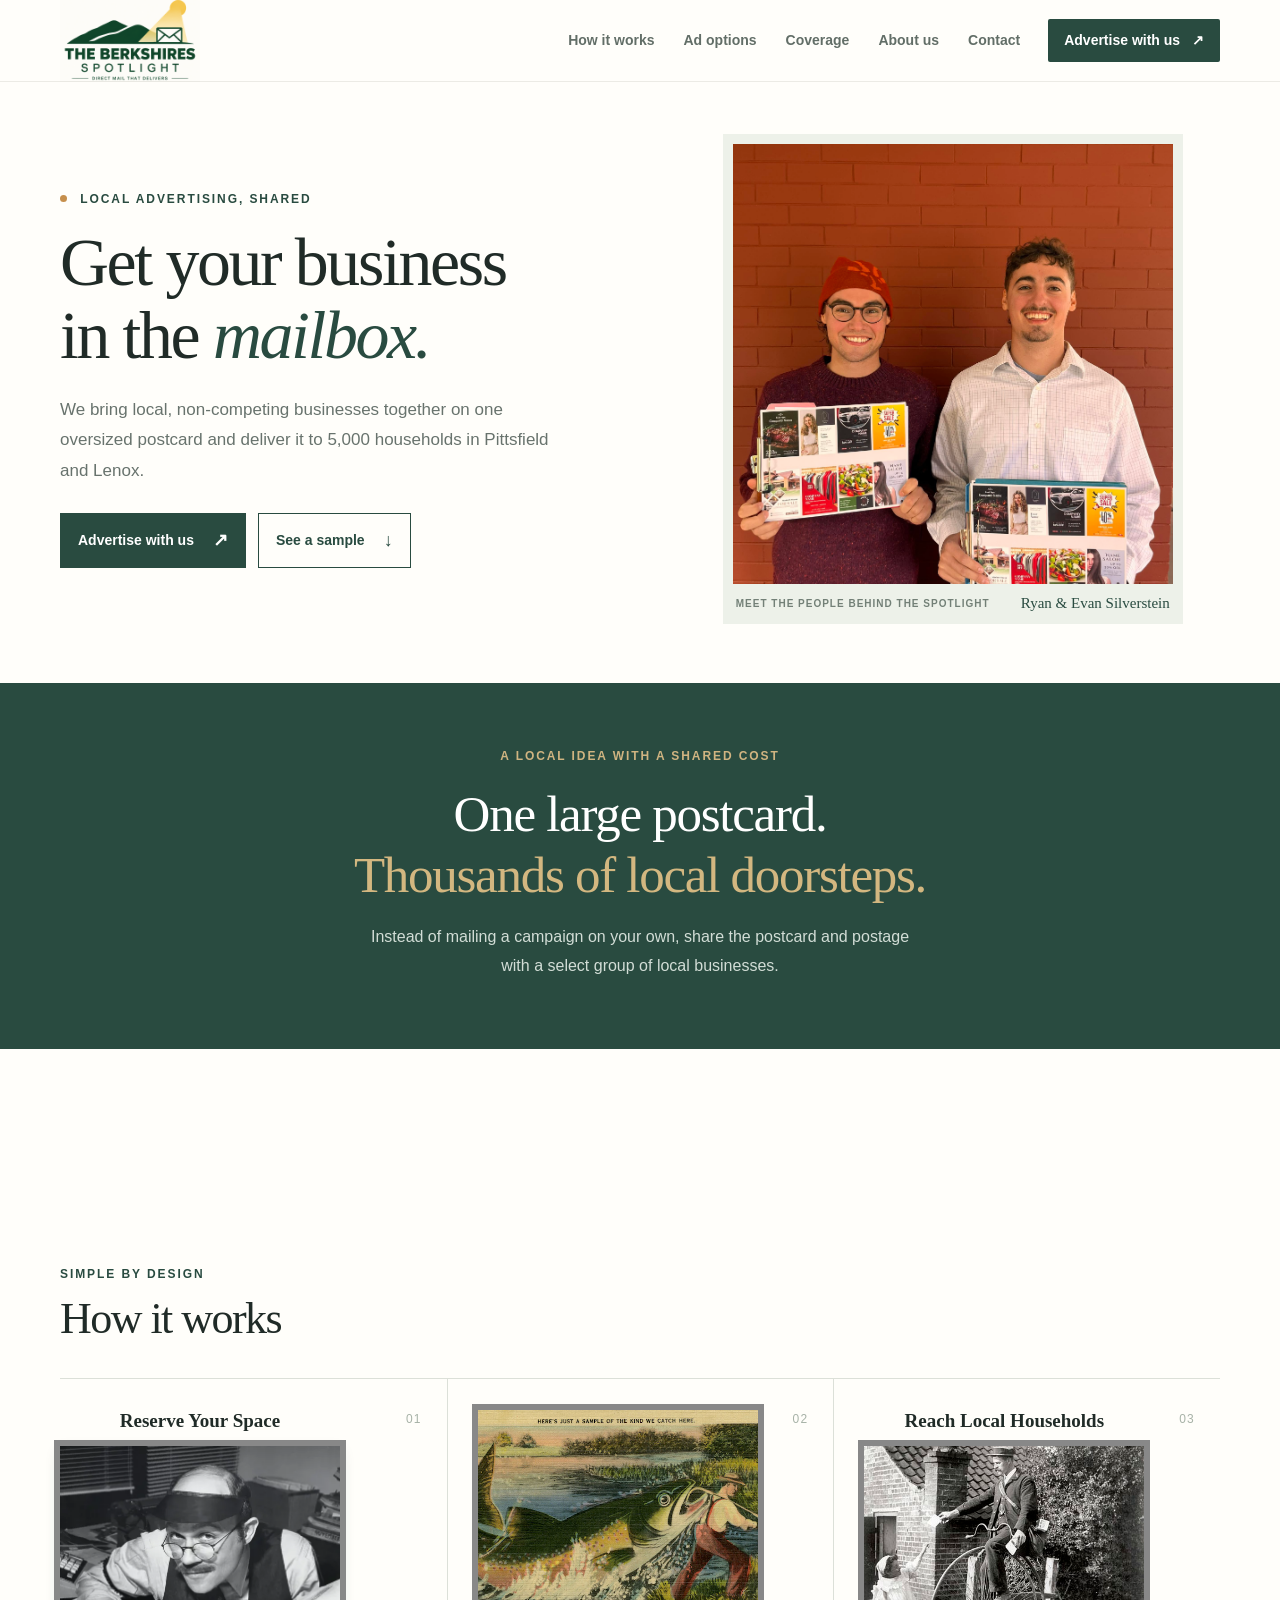
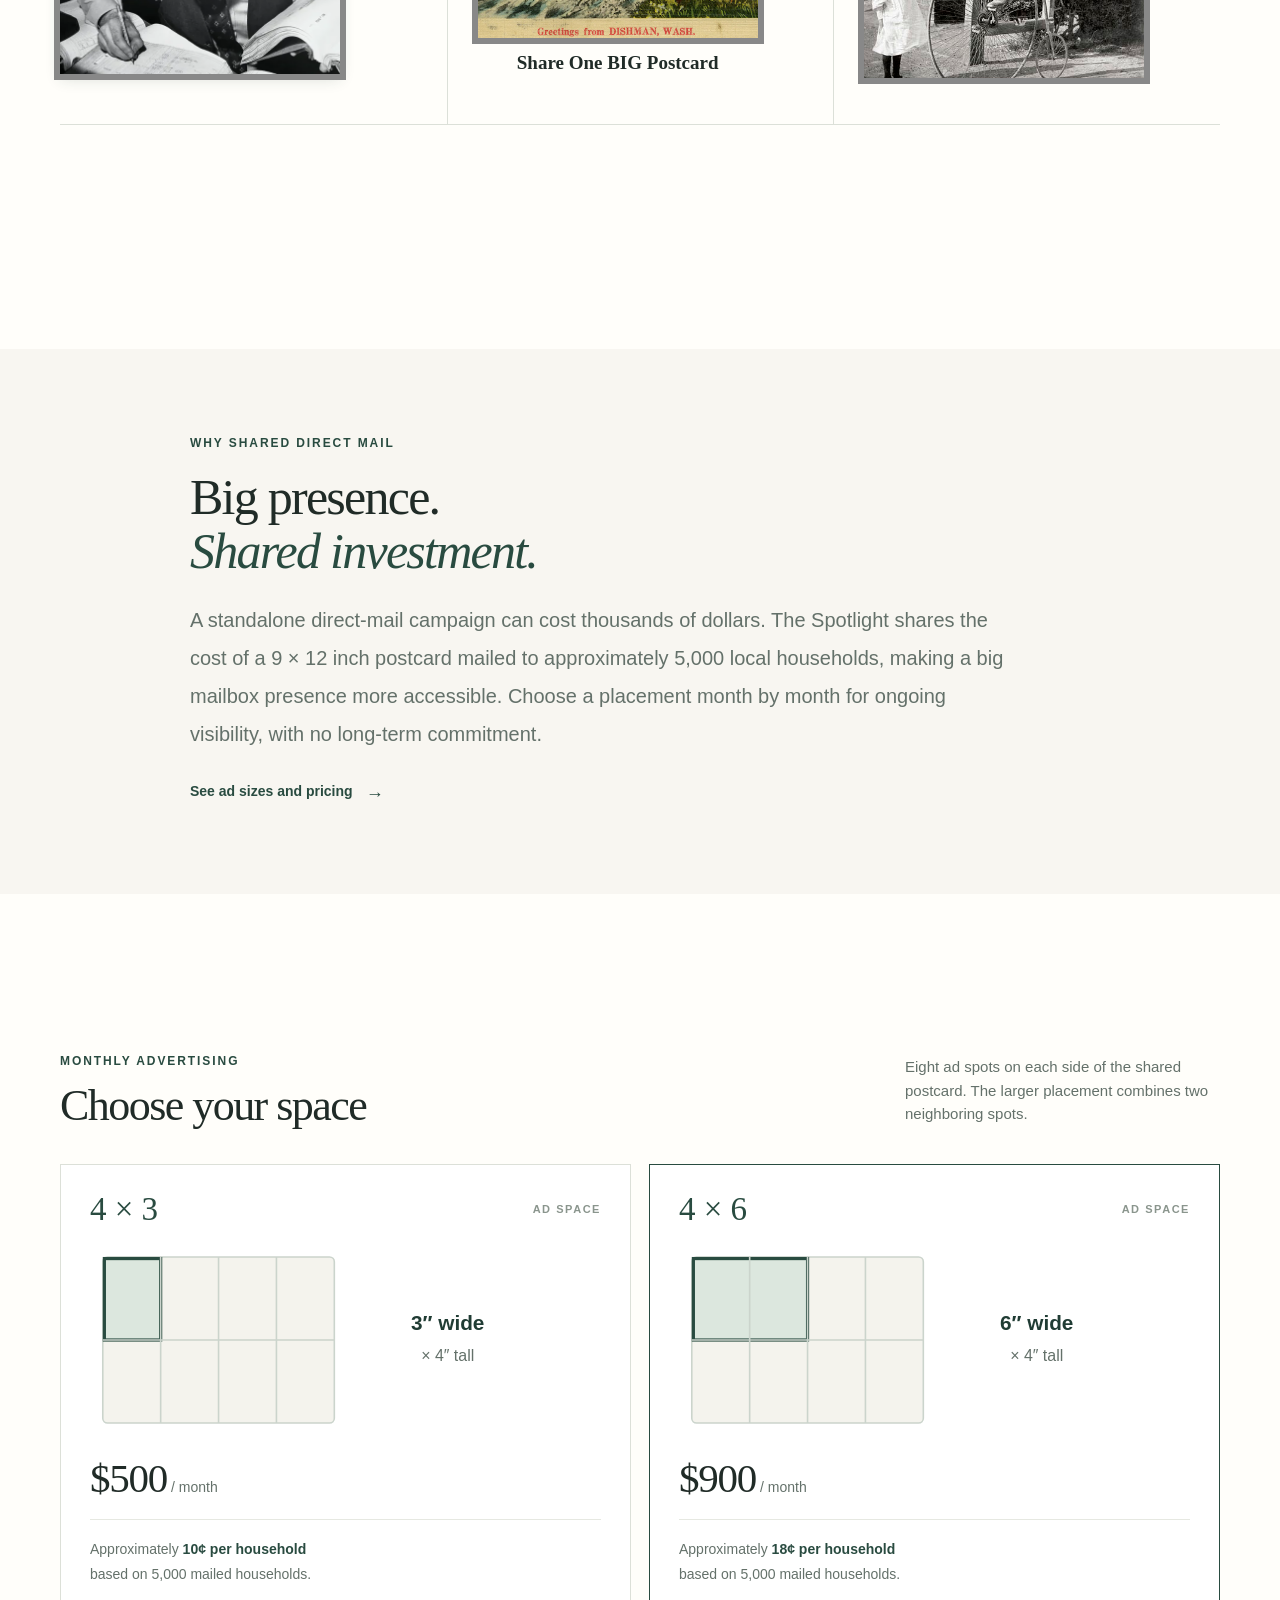
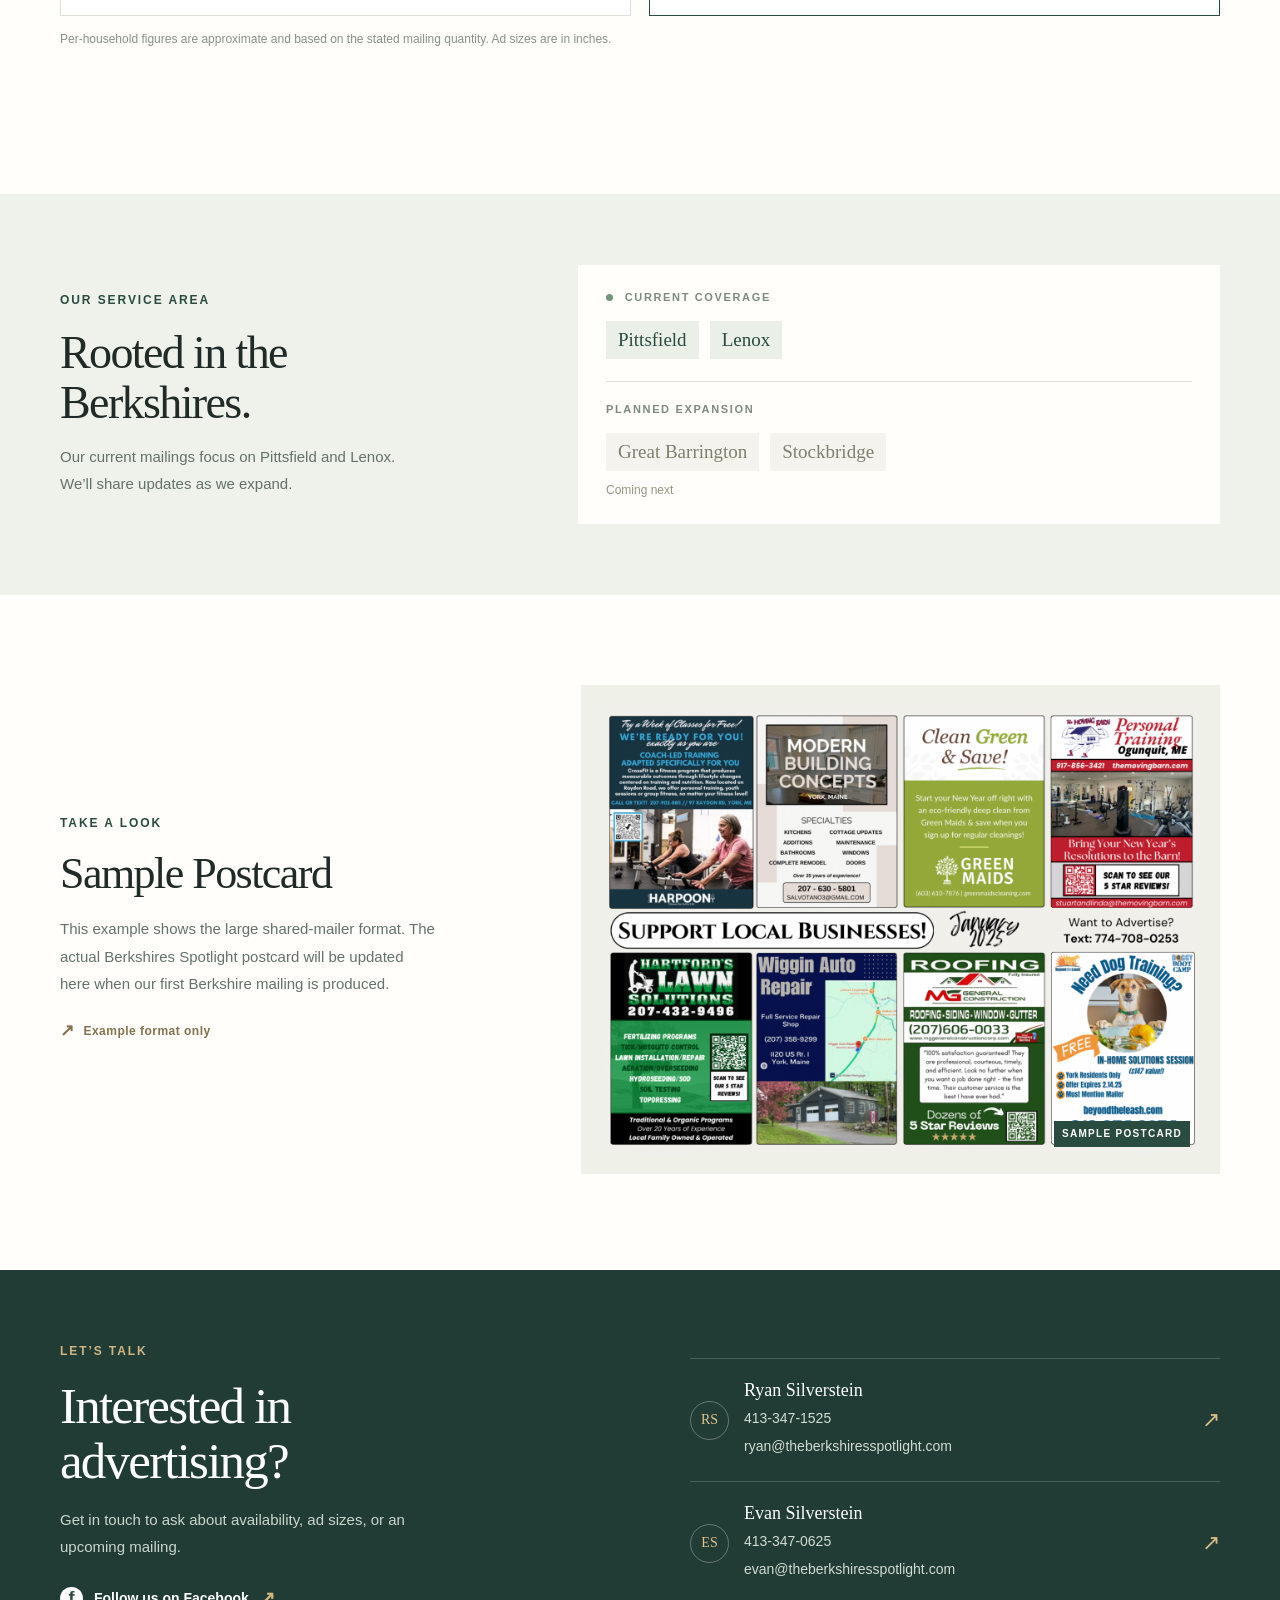
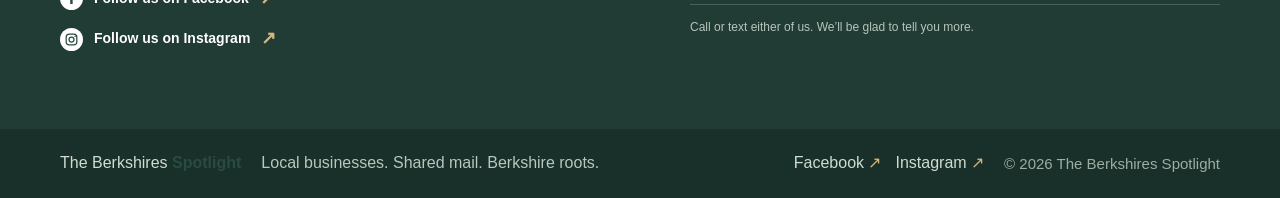
==== commit 80220a76: "Update postcard image" ====
--- a/index.html
+++ b/index.html
@@ -15,7 +15,19 @@
     <script>
       if ('scrollRestoration' in history) history.scrollRestoration = 'manual';
       window.addEventListener('pageshow', (event) => {
-        if (!event.persisted && !location.hash) window.scrollTo({ top: 0, left: 0, behavior: 'instant' });
+        const navigation = performance.getEntriesByType('navigation')[0];
+        const directOpen = !document.referrer && (!navigation || navigation.type === 'navigate');
+        if (location.hash && !event.persisted && !directOpen) return;
+        if (location.hash) history.replaceState(null, '', location.pathname + location.search);
+        const resetToTop = () => {
+          const root = document.documentElement;
+          const previousBehavior = root.style.scrollBehavior;
+          root.style.scrollBehavior = 'auto';
+          window.scrollTo(0, 0);
+          root.style.scrollBehavior = previousBehavior;
+        };
+        resetToTop();
+        window.setTimeout(resetToTop, 150);
       });
     </script>
   </head>
@@ -63,7 +75,7 @@
         <div class="section-heading"><div><p class="eyebrow">Simple by design</p><h2>How it works</h2></div></div>
         <div class="steps">
           <article class="step step-reserve"><span class="step-number">01</span><h3>Reserve Your Space</h3><a class="step-reserve-photo-link" href="reserve.html" aria-label="Reserve your space"><img class="step-reserve-photo" src="images/reserve-your-space.webp" alt="Businessman working at a desk covered with books and papers" width="565" height="700"></a></article>
-          <article class="step step-featured"><span class="step-number">02</span><img class="step-postcard" src="images/share-postcard-icon.png" alt="Example postcard with a family at the beach" width="630" height="513"><h3>Share One <strong>BIG</strong> Postcard</h3></article>
+          <article class="step step-featured"><span class="step-number">02</span><img class="step-postcard" src="images/share-postcard.jpg" alt="Vintage postcard illustration of a fisherman catching a large fish in Dishman, Washington" width="640" height="411"><h3>Share One <strong>BIG</strong> Postcard</h3></article>
           <article class="step step-reach"><span class="step-number">03</span><h3>Reach Local Households</h3><img class="step-mailer-photo" src="images/reach-local-households.jpg" alt="Historical bicycle postman delivering mail" width="469" height="640"></article>
         </div>
       </section>
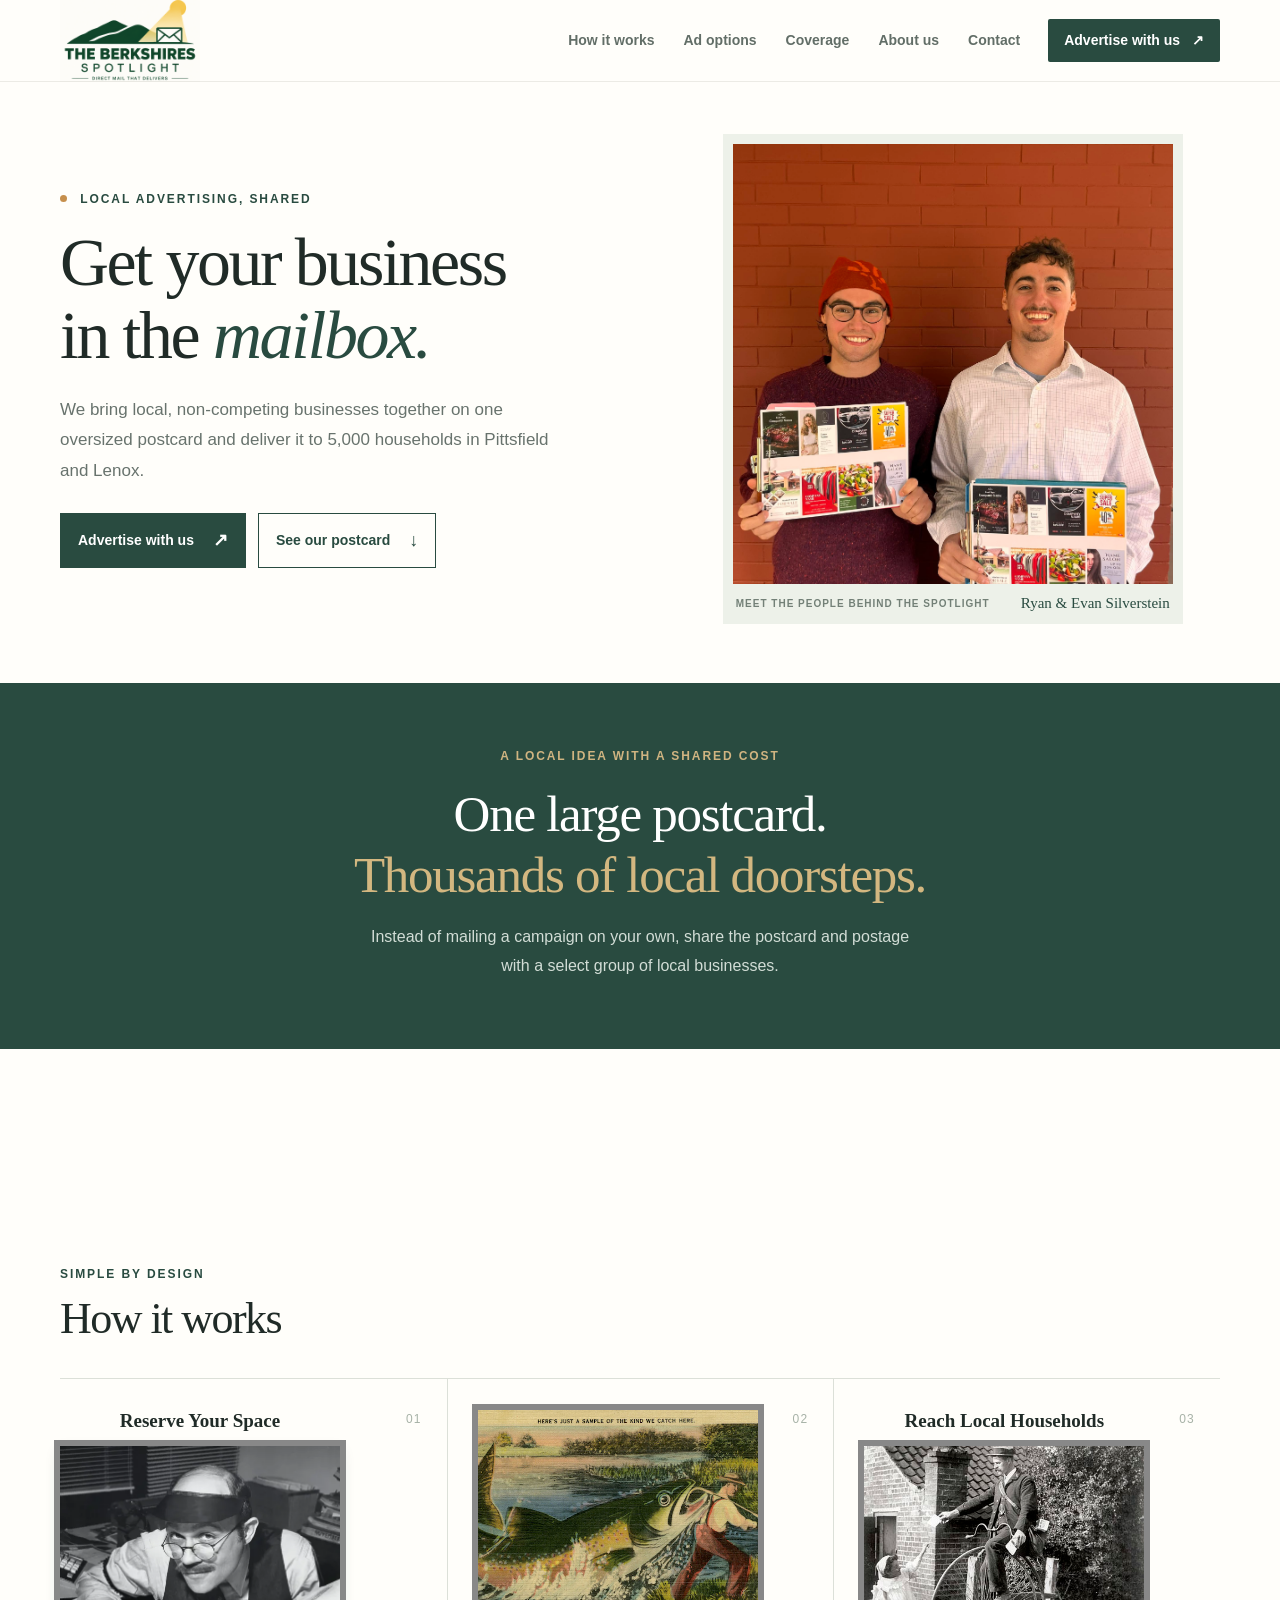
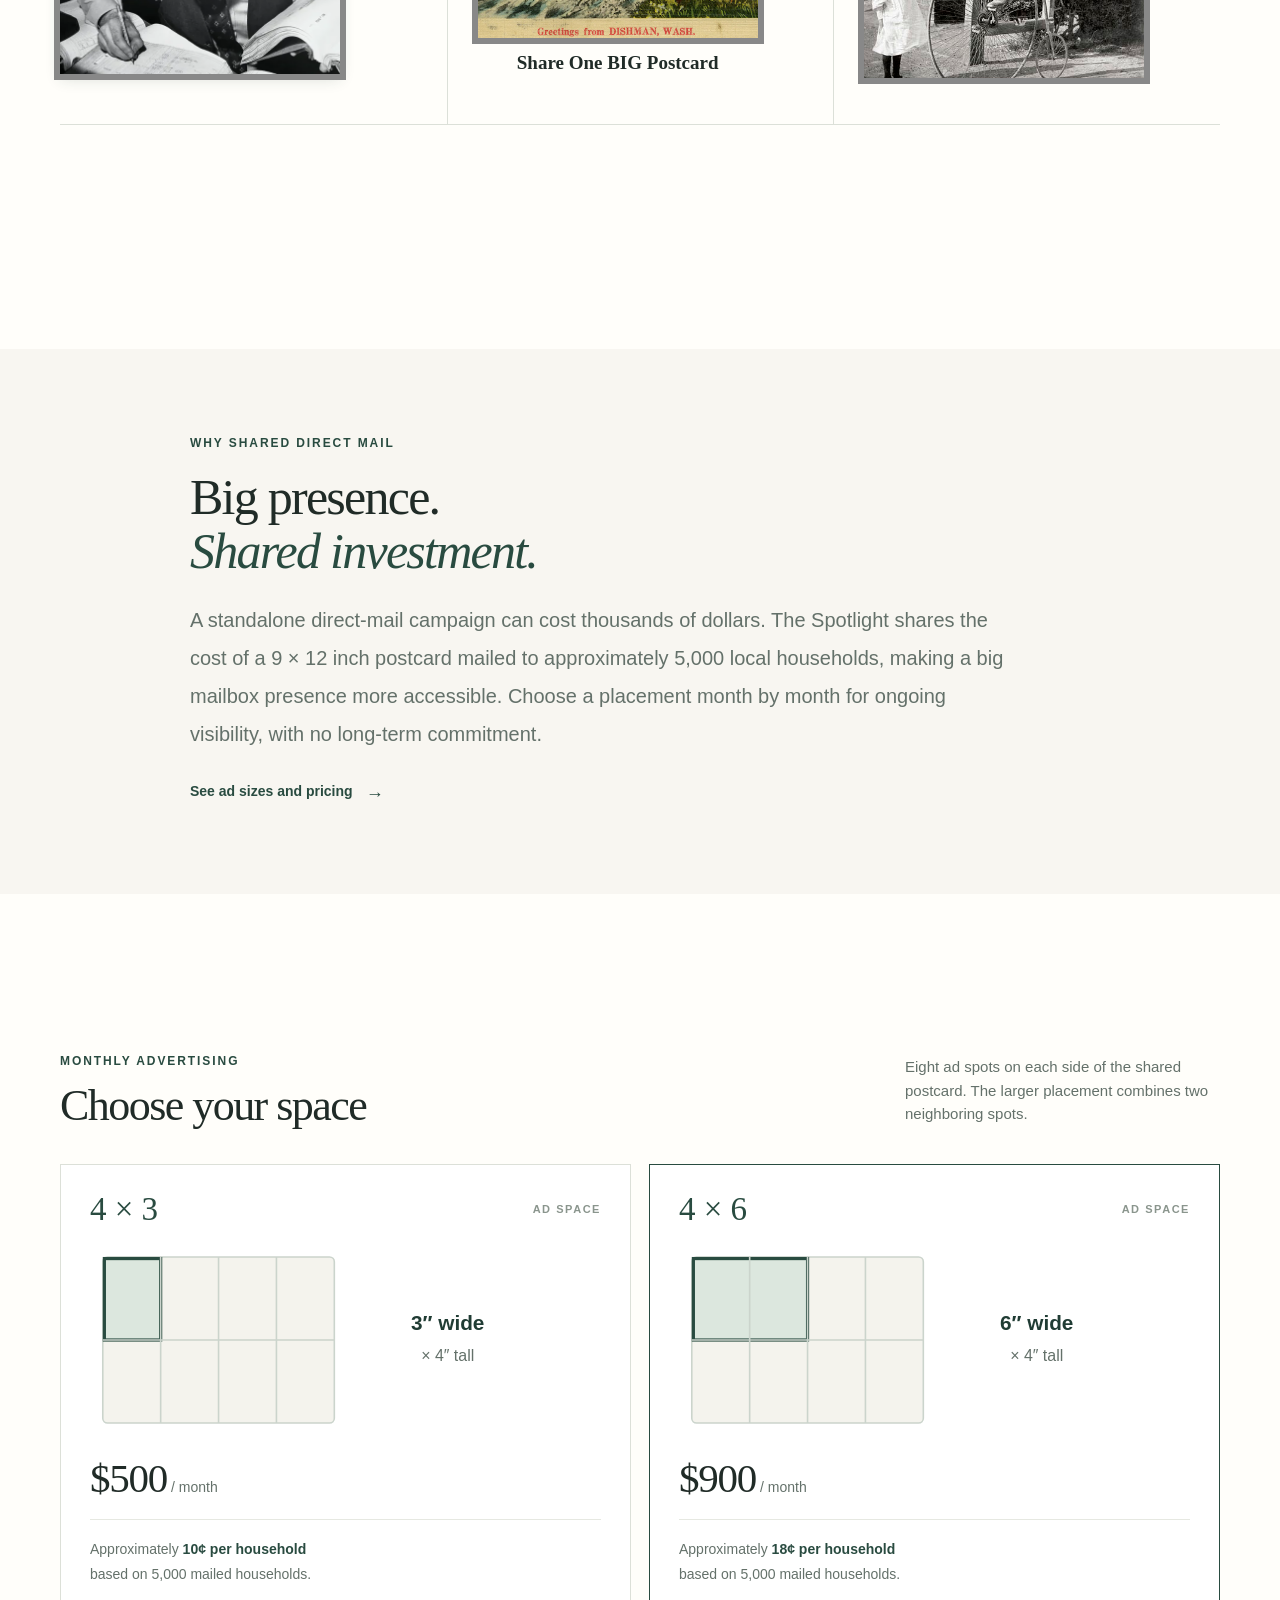
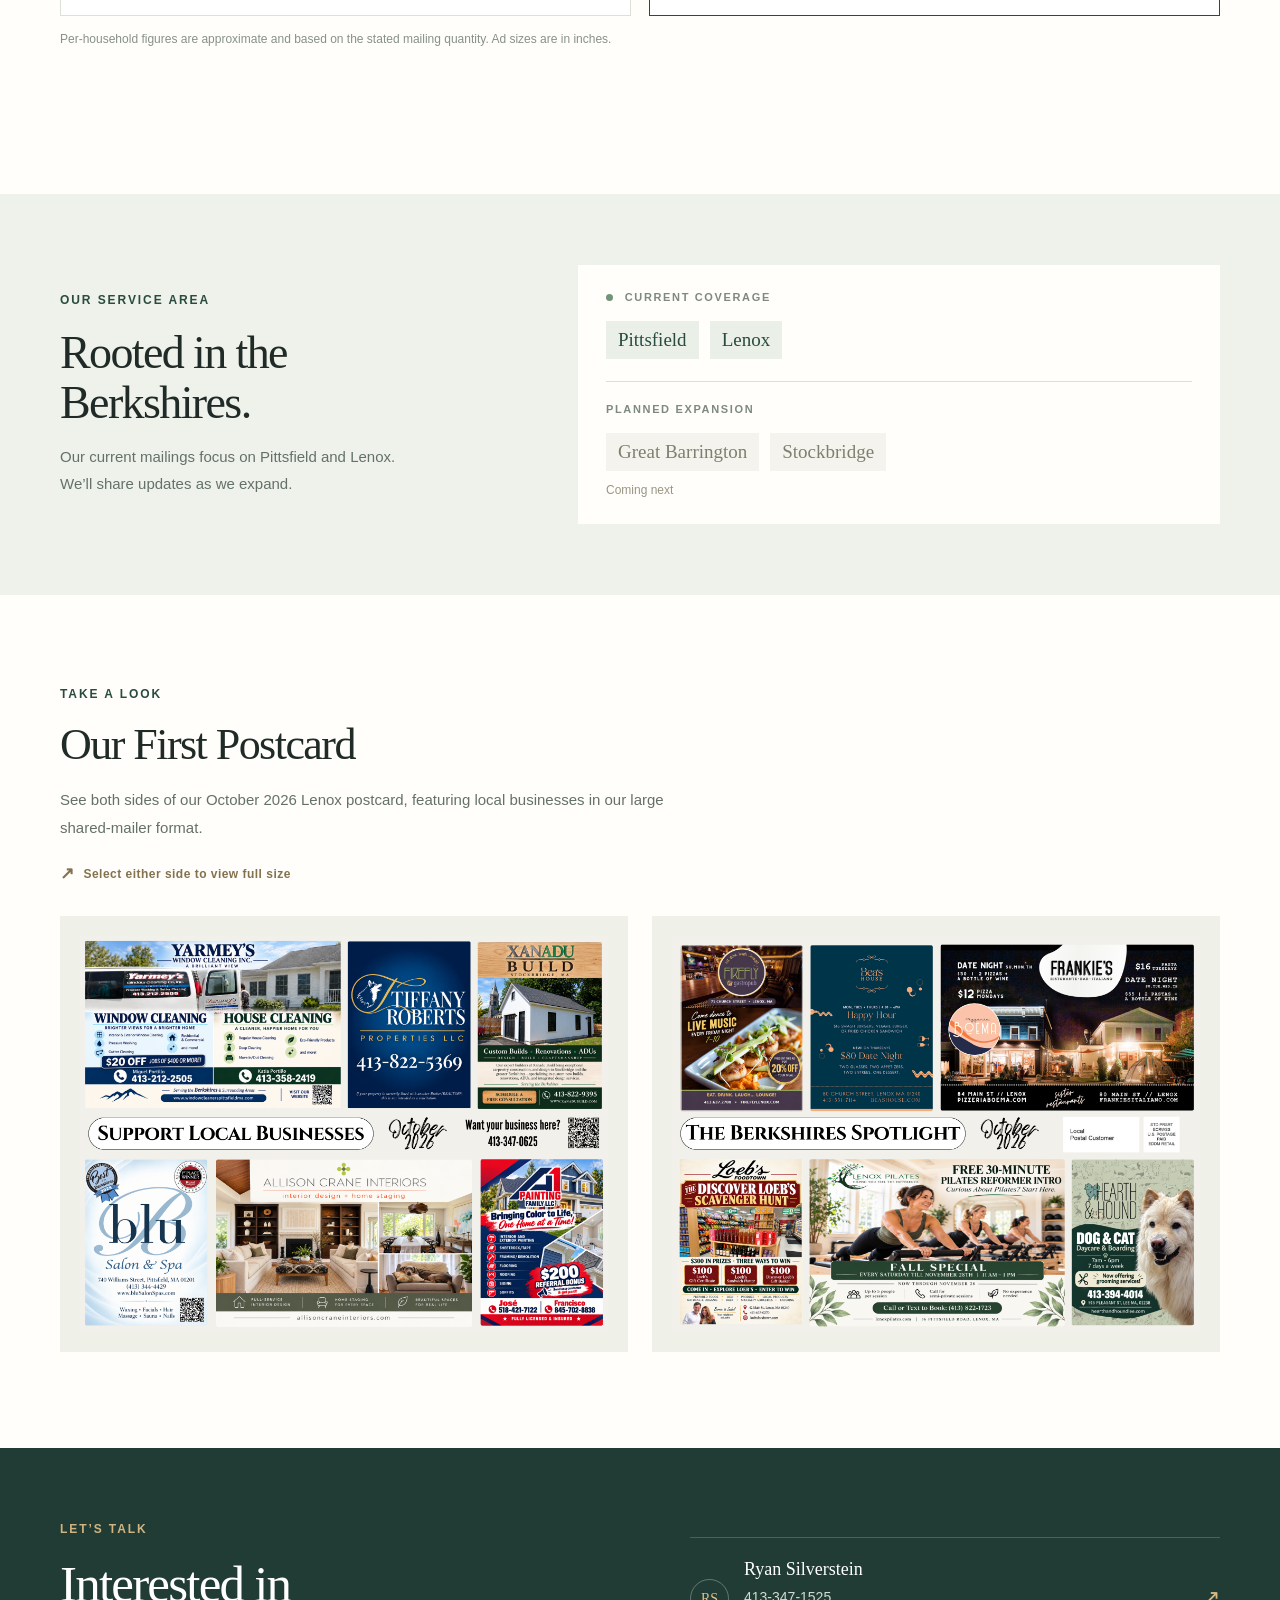
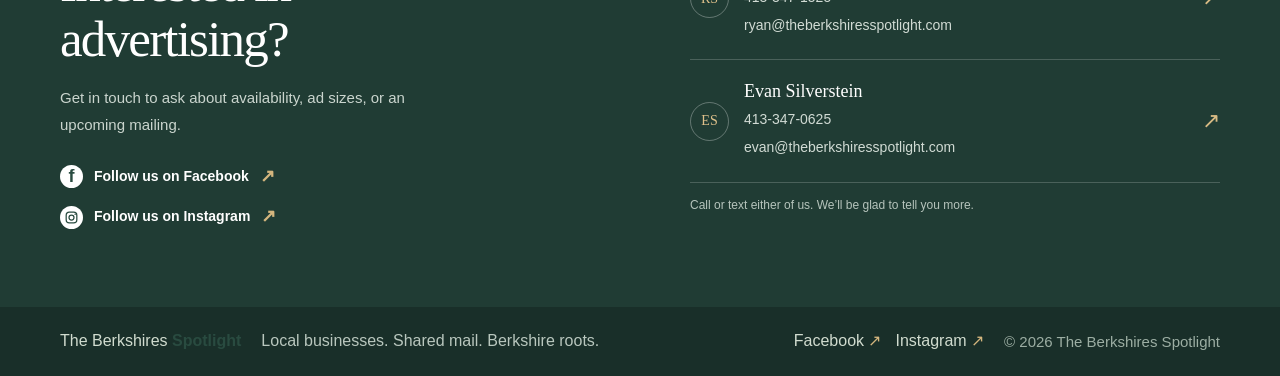
==== commit 94177248: "Show both sides of the October Lenox postcard" ====
--- a/index.html
+++ b/index.html
@@ -54,7 +54,7 @@
           <p class="hero-lede">We bring local, non-competing businesses together on one oversized postcard and deliver it to 5,000 households in Pittsfield and Lenox.</p>
           <div class="hero-actions">
             <a class="button button-primary" href="#space-options">Advertise with us <span aria-hidden="true">↗</span></a>
-            <a class="button button-secondary" href="#sample-postcard">See a sample <span aria-hidden="true">↓</span></a>
+            <a class="button button-secondary" href="#sample-postcard">See our postcard <span aria-hidden="true">↓</span></a>
           </div>
         </div>
         <figure class="hero-photo">
@@ -107,10 +107,14 @@
       </section>
 
       <section class="section-wrap sample-section" id="sample">
-        <div class="sample-copy"><p class="eyebrow">Take a look</p><h2>Sample Postcard</h2><p>This example shows the large shared-mailer format. The actual Berkshires Spotlight postcard will be updated here when our first Berkshire mailing is produced.</p><span class="sample-note"><span aria-hidden="true">↗</span> Example format only</span></div>
-        <div class="sample-frame" id="sample-postcard">
-          <img class="sample-postcard-image" src="images/sample-postcard.png" alt="Example of a shared local advertising postcard with multiple business ads" loading="lazy" width="1440" height="1080">
-          <span class="sample-frame-label">SAMPLE POSTCARD</span>
+        <div class="sample-copy"><p class="eyebrow">Take a look</p><h2>Our First Postcard</h2><p>See both sides of our October 2026 Lenox postcard, featuring local businesses in our large shared-mailer format.</p><span class="sample-note"><span aria-hidden="true">↗</span> Select either side to view full size</span></div>
+        <div class="postcard-gallery" id="sample-postcard">
+          <figure class="sample-frame">
+            <a href="images/lenox-october-2026-front.png" aria-label="View the front of the October 2026 Lenox postcard at full size"><img class="sample-postcard-image" src="images/lenox-october-2026-front.png" alt="Front of the October 2026 Lenox postcard featuring local home services, real estate, interiors, and salon businesses" loading="lazy" width="2000" height="1500"></a>
+          </figure>
+          <figure class="sample-frame">
+            <a href="images/lenox-october-2026-back.png" aria-label="View the back of the October 2026 Lenox postcard at full size"><img class="sample-postcard-image" src="images/lenox-october-2026-back.png" alt="Back of the October 2026 Lenox postcard featuring local restaurants, Loeb’s Foodtown, Lenox Pilates, and Hearth and Hound" loading="lazy" width="2000" height="1500"></a>
+          </figure>
         </div>
       </section>
 
--- a/styles.css
+++ b/styles.css
@@ -25,3 +25,12 @@
 .how-it-works-section,.pricing-section{min-height:100vh;min-height:100svh;display:flex;flex-direction:column;justify-content:center}.about-main{display:flex;align-items:center;min-height:calc(100vh - 139px);min-height:calc(100svh - 139px)}.about-story{gap:48px;padding-top:30px;padding-bottom:30px}.about-photo{width:min(100%,430px);justify-self:center}
 @media(max-width:700px){.how-it-works-section,.pricing-section{min-height:0;display:block;padding-top:65px;padding-bottom:70px}.about-main{display:block;min-height:0}.about-story{gap:34px;padding-top:43px;padding-bottom:56px}}
 .step-reserve-photo-link{display:block;width:min(100%,280px);margin:0 0 14px;box-shadow:0 5px 14px rgba(32,60,52,.16)}.step-reserve-photo-link:focus-visible{outline:2px solid var(--gold);outline-offset:3px}.step-reserve-photo{display:block;width:100%;height:auto;aspect-ratio:630 / 513;object-fit:cover;object-position:center top}.step-reserve h3{width:min(100%,280px);margin:0 0 14px;text-align:center}
+
+/* Completed mailing: show both sides with unobstructed artwork. */
+.sample-section{grid-template-columns:1fr;gap:28px}
+.sample-copy>p:not(.eyebrow){max-width:620px}
+.postcard-gallery{display:grid;grid-template-columns:repeat(2,minmax(0,1fr));gap:24px}
+.postcard-gallery .sample-frame{margin:0}
+.postcard-gallery a{display:block}
+.postcard-gallery a:focus-visible{outline:3px solid var(--gold);outline-offset:4px}
+@media(max-width:700px){.postcard-gallery{grid-template-columns:1fr}}
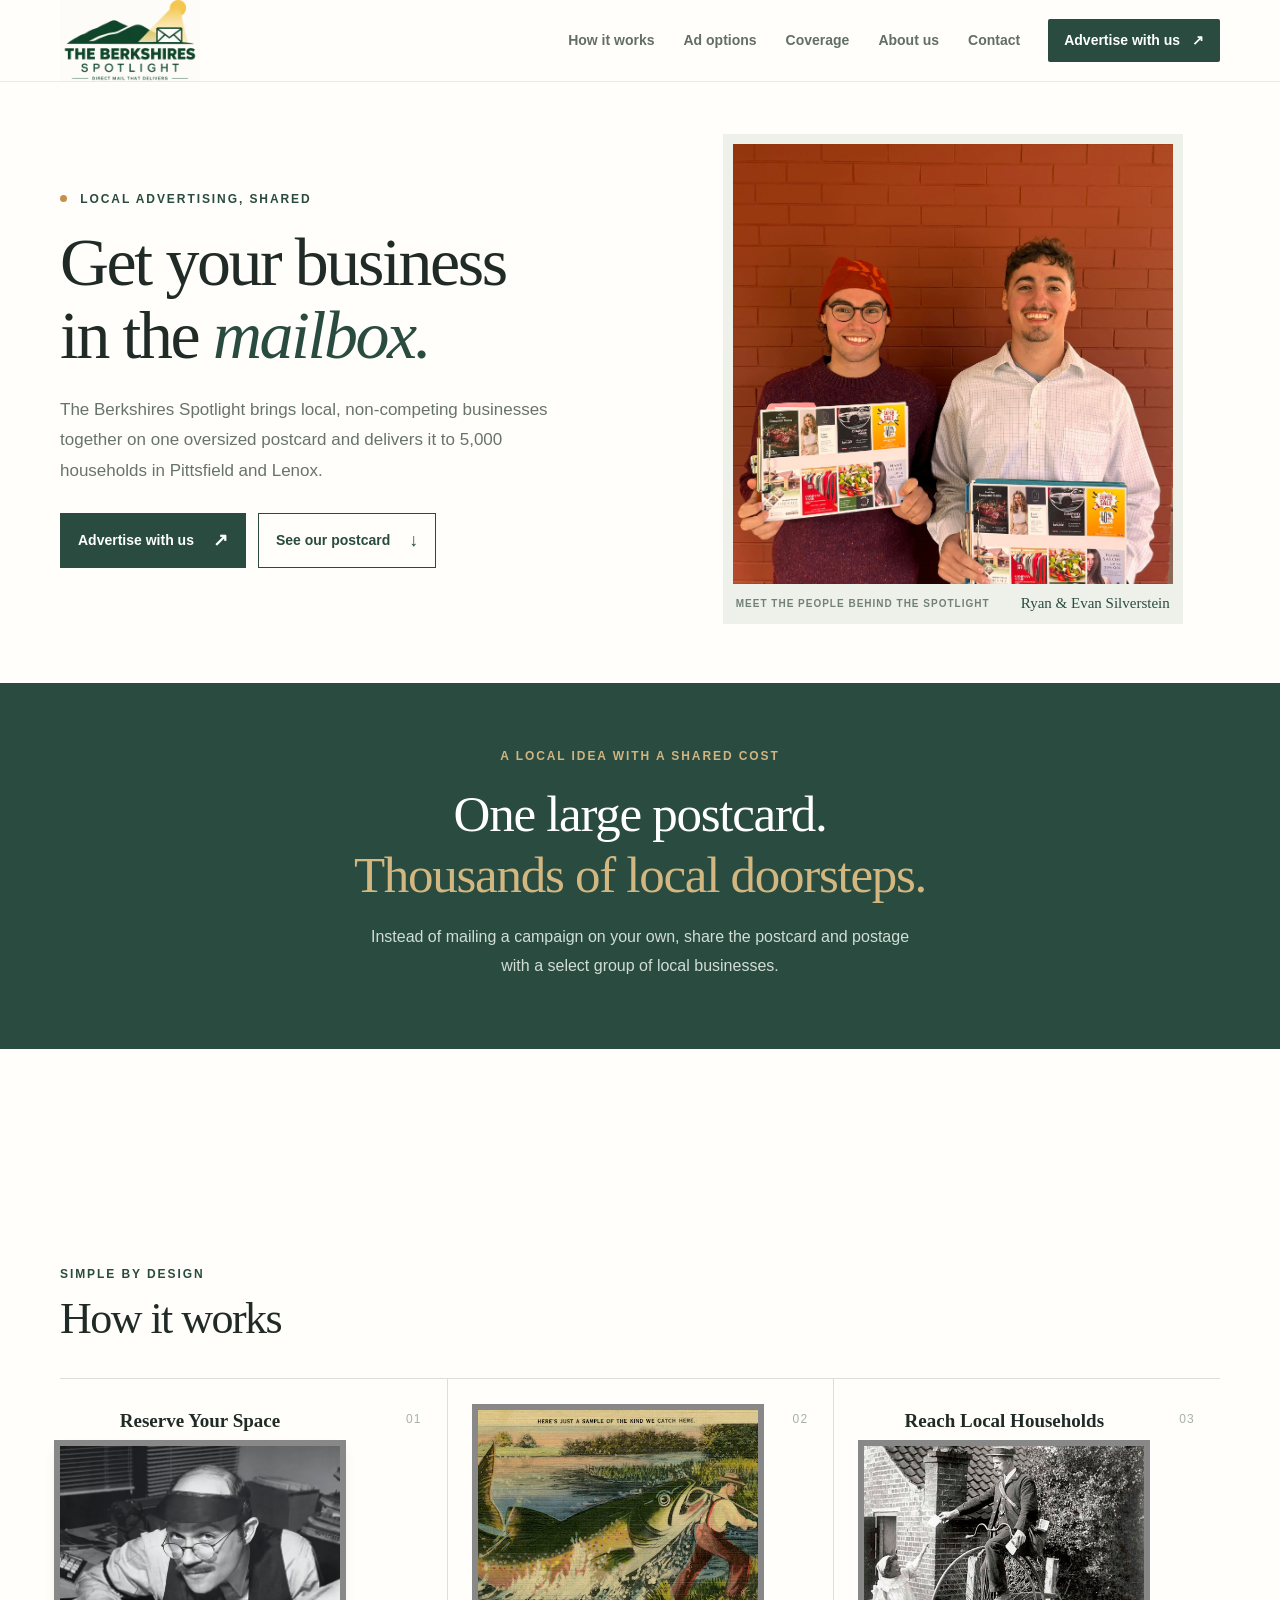
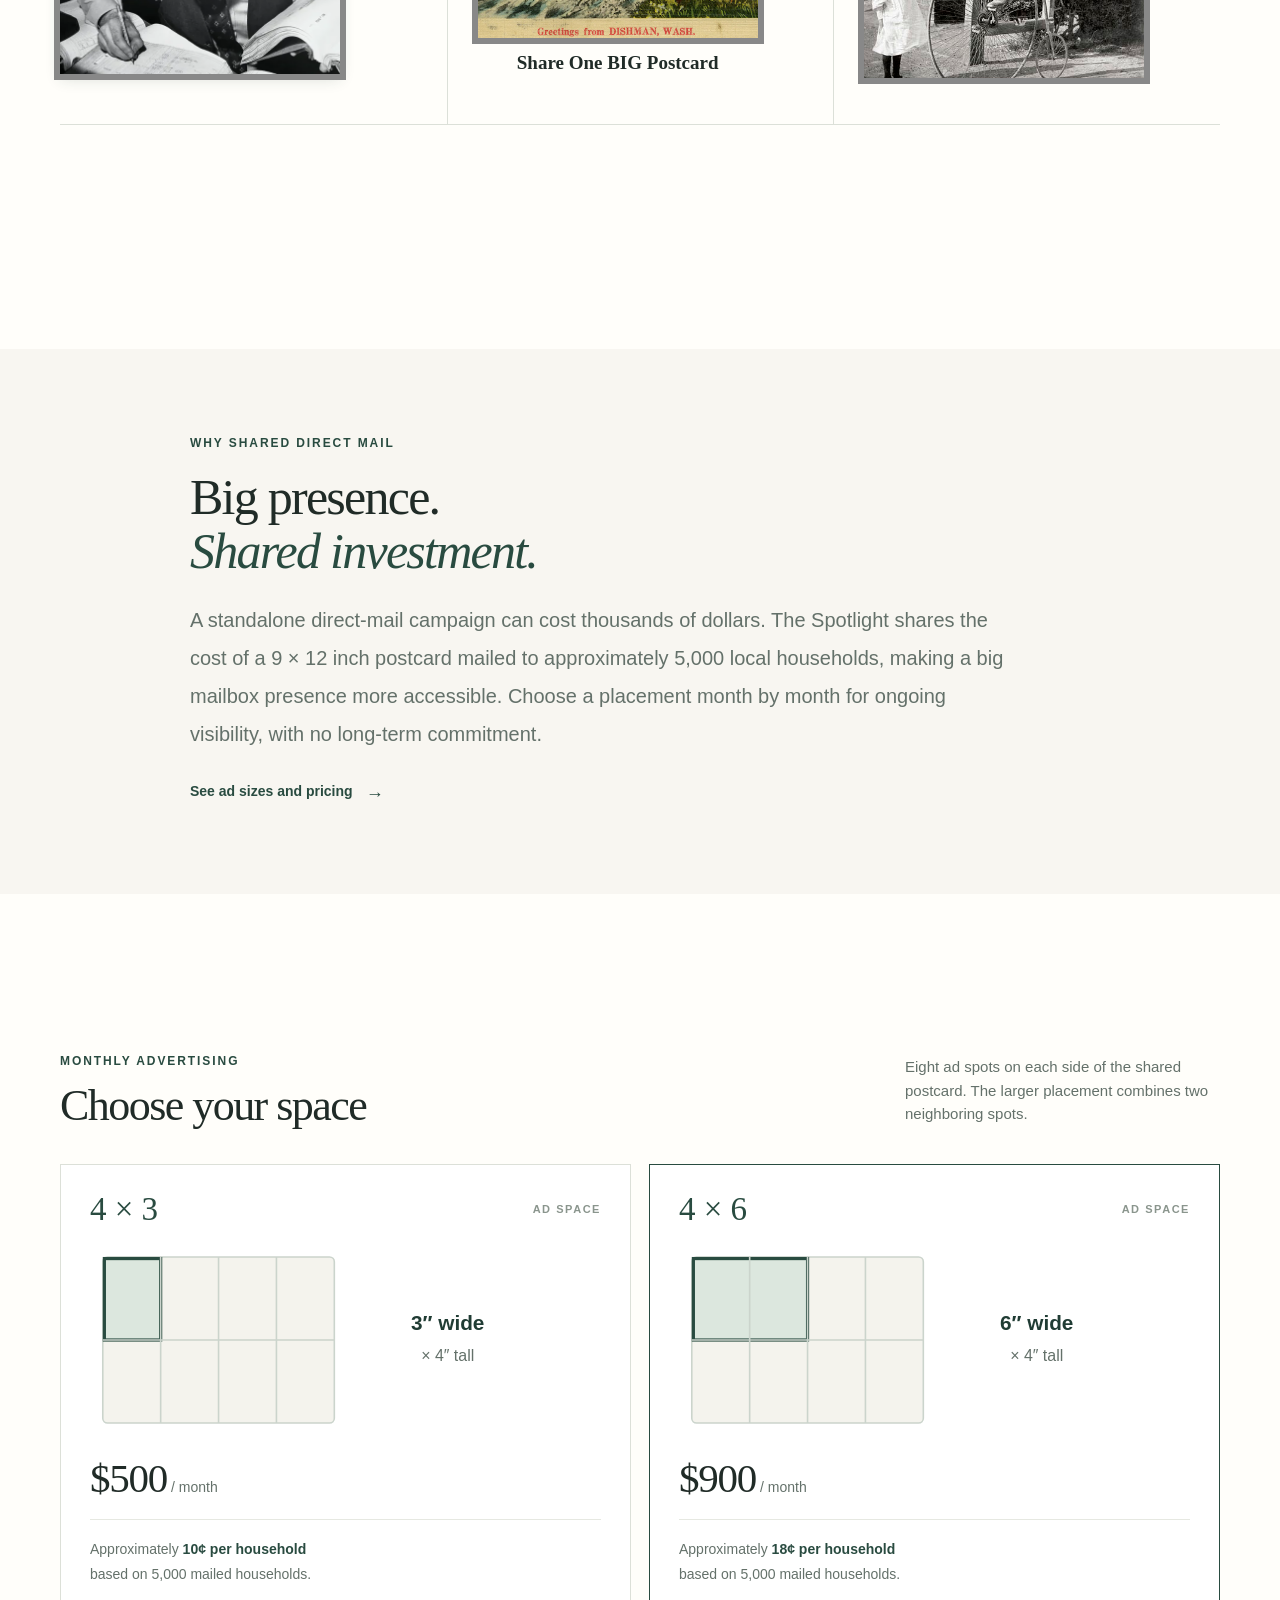
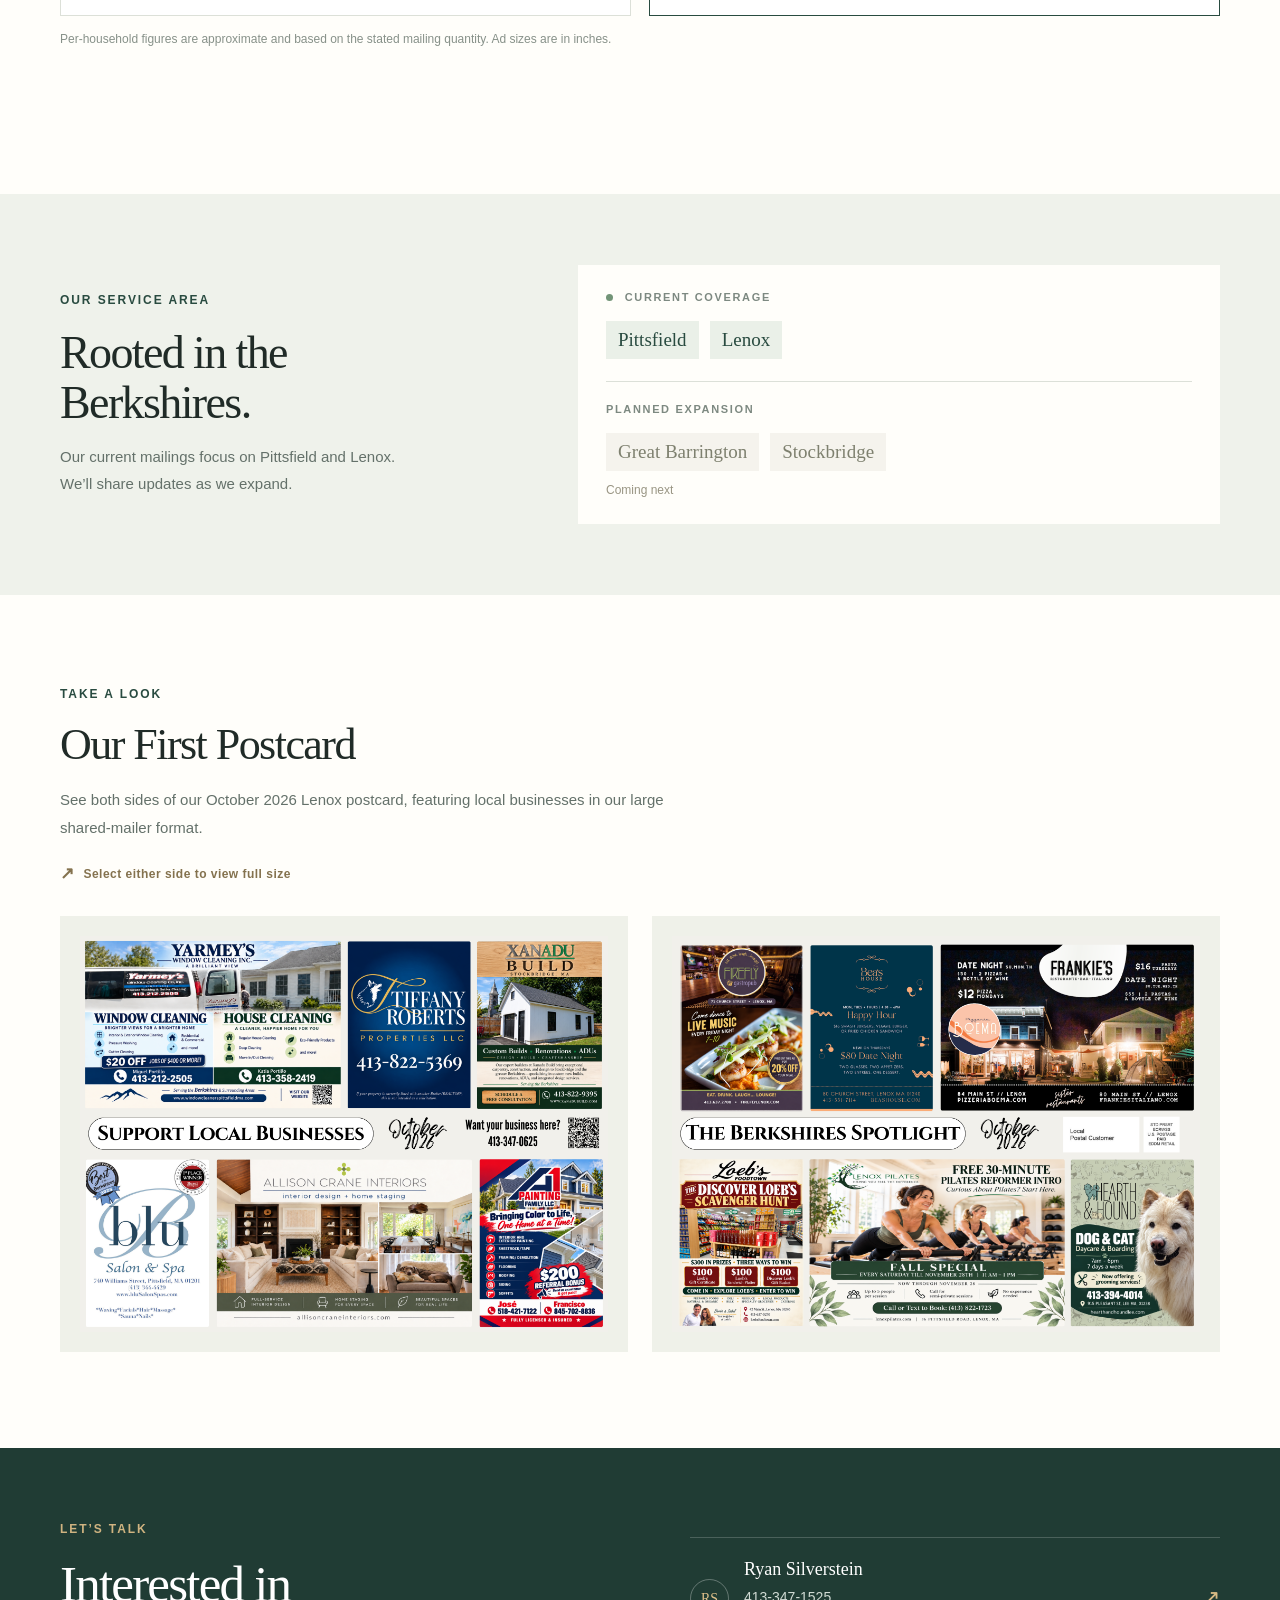
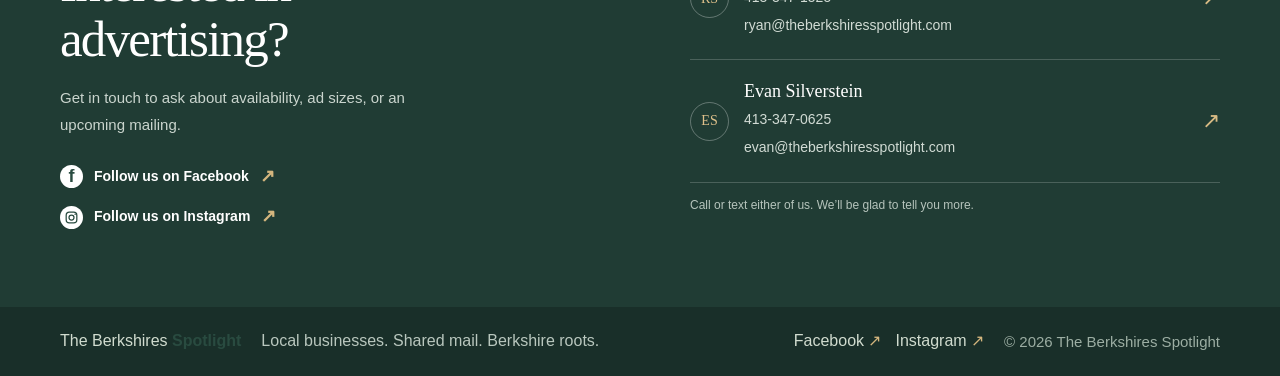
==== commit 4ada0b3e: "Improve business identity metadata and add search discovery files" ====
--- a/index.html
+++ b/index.html
@@ -9,8 +9,36 @@
     <meta property="og:title" content="The Berkshires Spotlight | Local Direct-Mail Advertising">
     <meta property="og:description" content="Reach local households in Pittsfield and Lenox with shared, oversized direct-mail advertising.">
     <meta property="og:type" content="website">
+    <meta property="og:site_name" content="The Berkshires Spotlight">
     <meta property="og:url" content="https://theberkshiresspotlight.com/">
     <title>The Berkshires Spotlight | Local Direct-Mail Advertising</title>
+    <script type="application/ld+json">
+      {
+        "@context": "https://schema.org",
+        "@graph": [
+          {
+            "@type": "WebSite",
+            "@id": "https://theberkshiresspotlight.com/#website",
+            "url": "https://theberkshiresspotlight.com/",
+            "name": "The Berkshires Spotlight",
+            "alternateName": ["Berkshires Spotlight", "Berkshire Spotlight"],
+            "publisher": {"@id": "https://theberkshiresspotlight.com/#organization"}
+          },
+          {
+            "@type": "Organization",
+            "@id": "https://theberkshiresspotlight.com/#organization",
+            "name": "The Berkshires Spotlight",
+            "url": "https://theberkshiresspotlight.com/",
+            "logo": "https://theberkshiresspotlight.com/images/berkshires-spotlight-logo.png",
+            "description": "Monthly shared postcard advertising for local businesses in Pittsfield and Lenox, Massachusetts.",
+            "sameAs": [
+              "https://www.facebook.com/profile.php?id=61594535615502",
+              "https://www.instagram.com/theberkshiresspotlight/"
+            ]
+          }
+        ]
+      }
+    </script>
     <link rel="stylesheet" href="styles.css?v=22">
     <script>
       if ('scrollRestoration' in history) history.scrollRestoration = 'manual';
@@ -51,7 +79,7 @@
         <div class="hero-copy">
           <p class="eyebrow"><span class="eyebrow-dot"></span> Local advertising, shared</p>
           <h1>Get your business<br>in the <em>mailbox.</em></h1>
-          <p class="hero-lede">We bring local, non-competing businesses together on one oversized postcard and deliver it to 5,000 households in Pittsfield and Lenox.</p>
+          <p class="hero-lede">The Berkshires Spotlight brings local, non-competing businesses together on one oversized postcard and delivers it to 5,000 households in Pittsfield and Lenox.</p>
           <div class="hero-actions">
             <a class="button button-primary" href="#space-options">Advertise with us <span aria-hidden="true">↗</span></a>
             <a class="button button-secondary" href="#sample-postcard">See our postcard <span aria-hidden="true">↓</span></a>
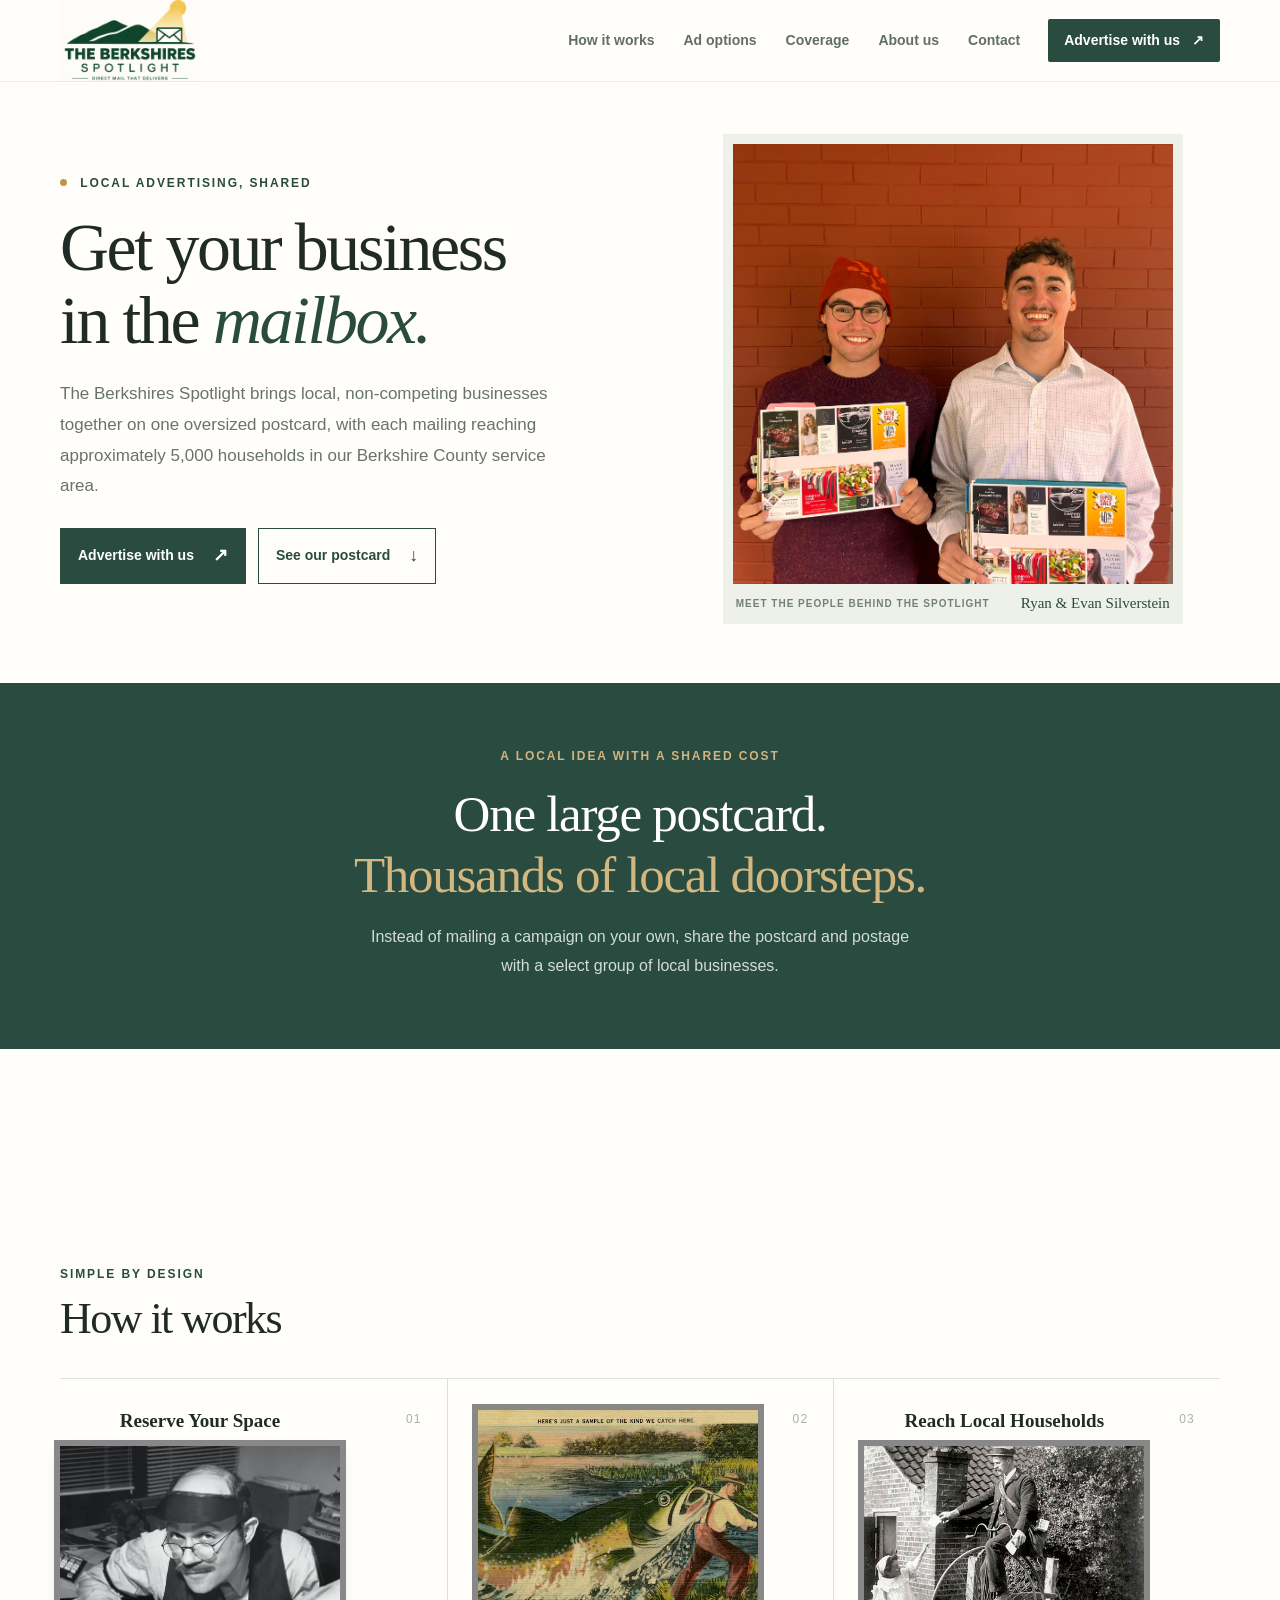
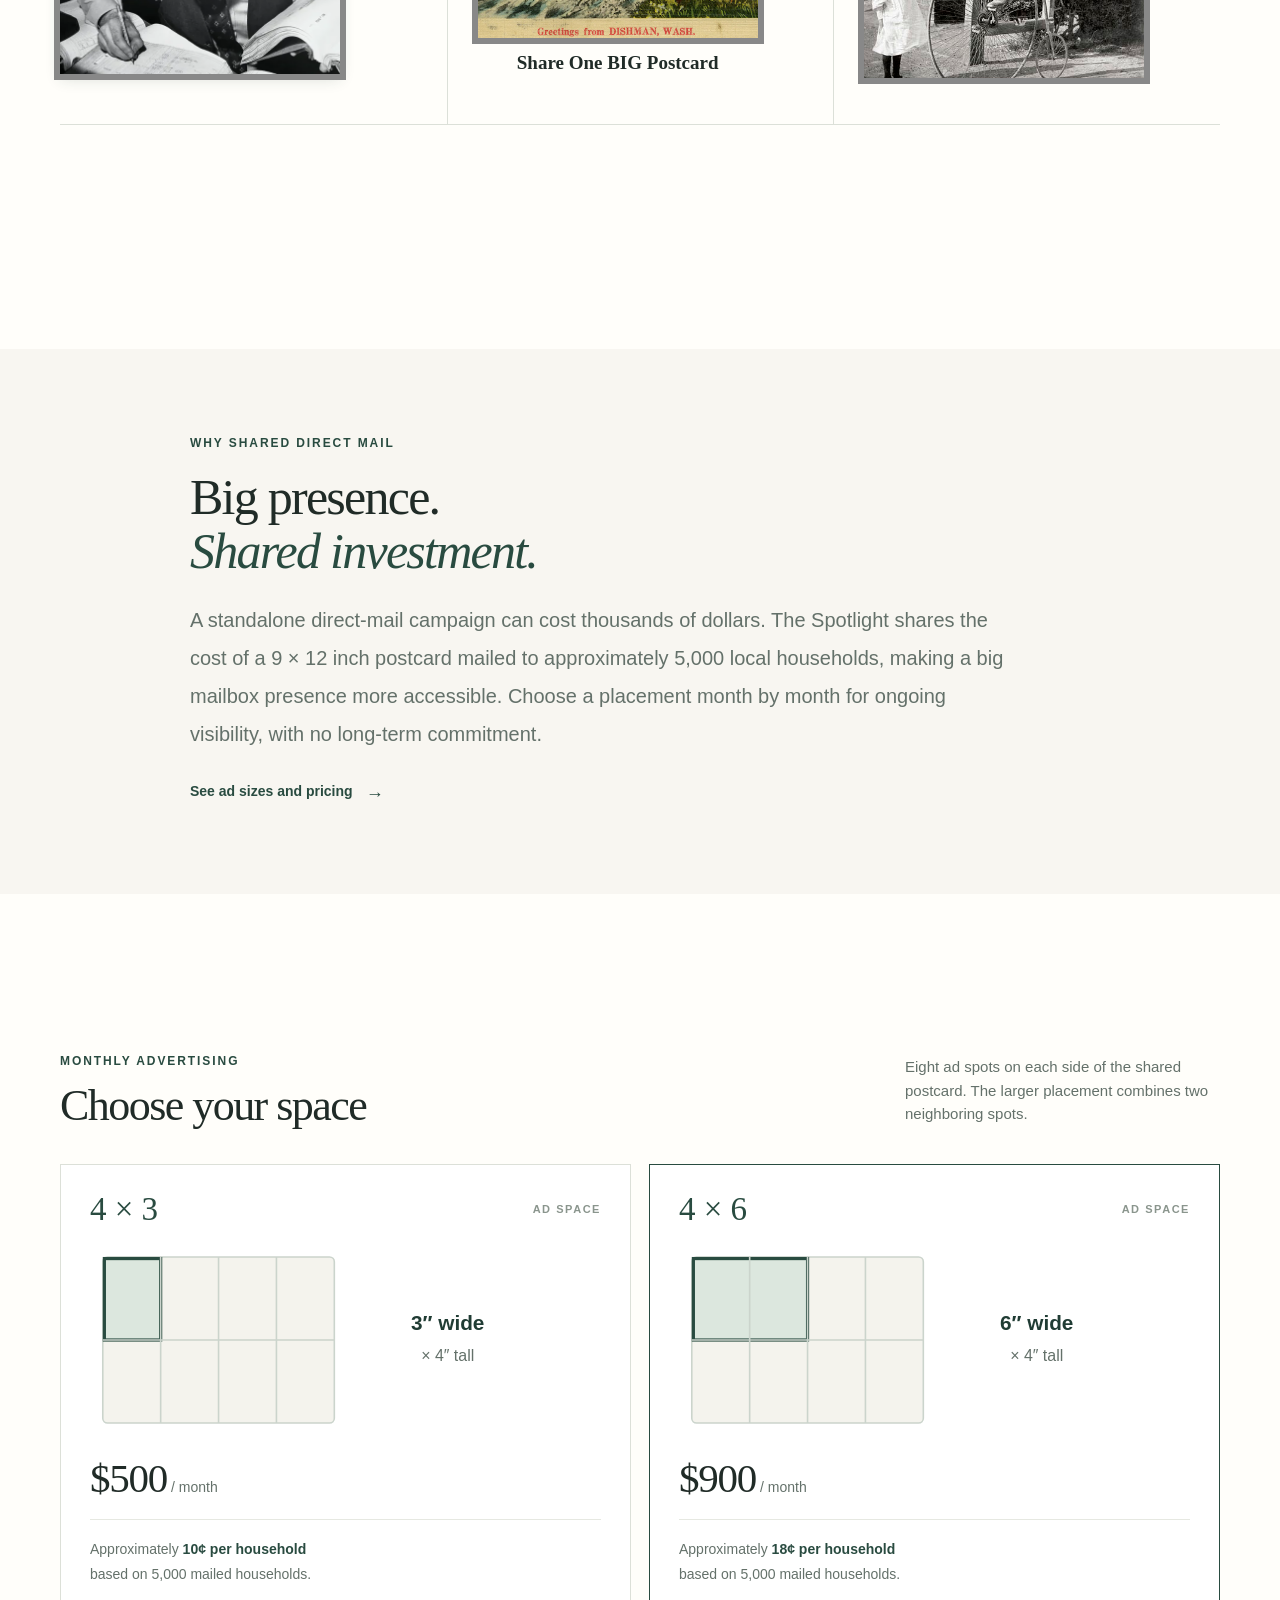
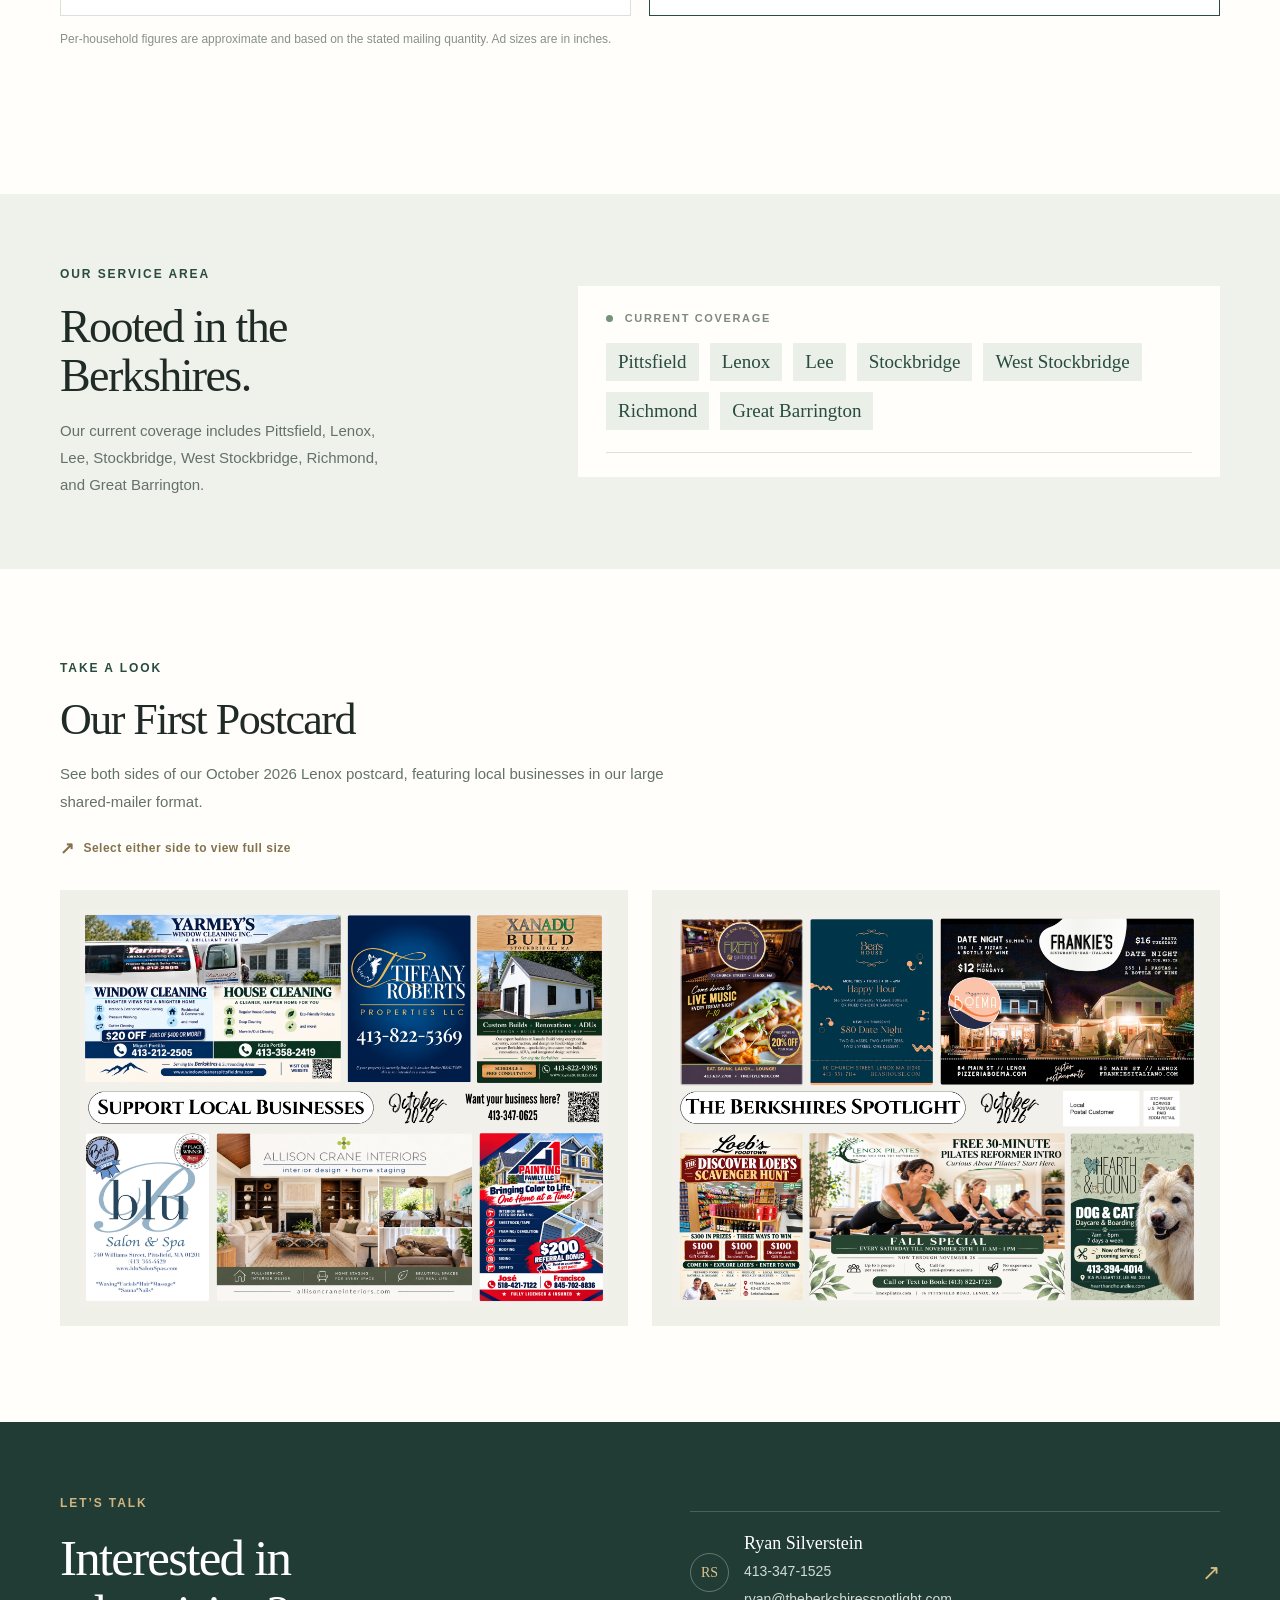
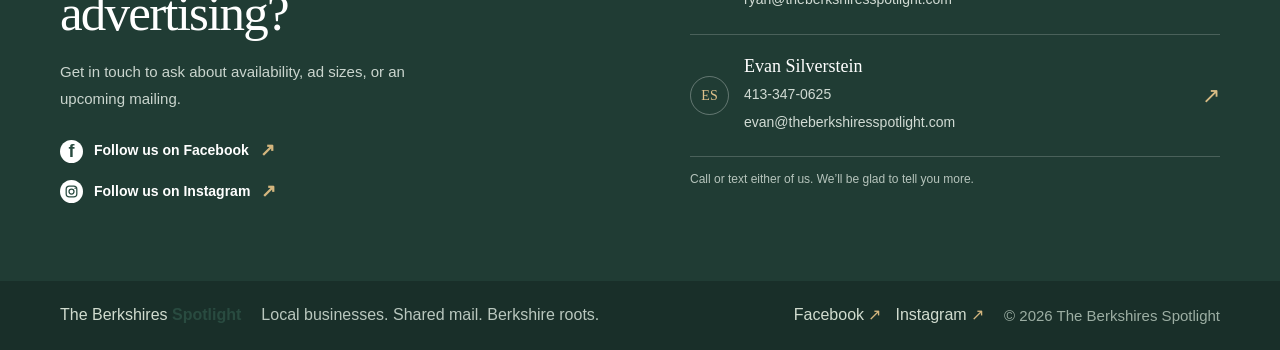
==== commit aebb8500: "Expand current coverage to Lee, Stockbridge, West Stockbridge, Richmond and Great Barrington" ====
--- a/index.html
+++ b/index.html
@@ -3,11 +3,11 @@
   <head>
     <meta charset="utf-8">
     <meta name="viewport" content="width=device-width, initial-scale=1">
-    <meta name="description" content="Reach local households in Pittsfield and Lenox with shared, oversized direct-mail advertising from The Berkshires Spotlight.">
+    <meta name="description" content="Reach households across Berkshire County with shared postcard advertising from The Berkshires Spotlight. View our current coverage towns and ad options.">
     <meta name="theme-color" content="#f8f6f1">
     <link rel="canonical" href="https://theberkshiresspotlight.com/">
     <meta property="og:title" content="The Berkshires Spotlight | Local Direct-Mail Advertising">
-    <meta property="og:description" content="Reach local households in Pittsfield and Lenox with shared, oversized direct-mail advertising.">
+    <meta property="og:description" content="Reach households across Berkshire County with shared, oversized direct-mail advertising.">
     <meta property="og:type" content="website">
     <meta property="og:site_name" content="The Berkshires Spotlight">
     <meta property="og:url" content="https://theberkshiresspotlight.com/">
@@ -30,7 +30,7 @@
             "name": "The Berkshires Spotlight",
             "url": "https://theberkshiresspotlight.com/",
             "logo": "https://theberkshiresspotlight.com/images/berkshires-spotlight-logo.png",
-            "description": "Monthly shared postcard advertising for local businesses in Pittsfield and Lenox, Massachusetts.",
+            "description": "Monthly shared postcard advertising for local businesses in Pittsfield, Lenox, Lee, Stockbridge, West Stockbridge, Richmond, and Great Barrington, Massachusetts.",
             "sameAs": [
               "https://www.facebook.com/profile.php?id=61594535615502",
               "https://www.instagram.com/theberkshiresspotlight/"
@@ -79,7 +79,7 @@
         <div class="hero-copy">
           <p class="eyebrow"><span class="eyebrow-dot"></span> Local advertising, shared</p>
           <h1>Get your business<br>in the <em>mailbox.</em></h1>
-          <p class="hero-lede">The Berkshires Spotlight brings local, non-competing businesses together on one oversized postcard and delivers it to 5,000 households in Pittsfield and Lenox.</p>
+          <p class="hero-lede">The Berkshires Spotlight brings local, non-competing businesses together on one oversized postcard, with each mailing reaching approximately 5,000 households in our Berkshire County service area.</p>
           <div class="hero-actions">
             <a class="button button-primary" href="#space-options">Advertise with us <span aria-hidden="true">↗</span></a>
             <a class="button button-secondary" href="#sample-postcard">See our postcard <span aria-hidden="true">↓</span></a>
@@ -129,8 +129,8 @@
 
       <section class="coverage-section" id="coverage">
         <div class="section-wrap coverage-grid">
-          <div class="coverage-copy"><p class="eyebrow">Our service area</p><h2>Rooted in the<br>Berkshires.</h2><p>Our current mailings focus on Pittsfield and Lenox. We’ll share updates as we expand.</p></div>
-          <div class="coverage-locations"><div class="current-coverage"><p class="coverage-label"><span></span> CURRENT COVERAGE</p><div class="towns"><span>Pittsfield</span><span>Lenox</span></div></div><div class="expansion"><p class="coverage-label">PLANNED EXPANSION</p><div class="towns towns-planned"><span>Great Barrington</span><span>Stockbridge</span></div><p class="planned-note">Coming next</p></div></div>
+          <div class="coverage-copy"><p class="eyebrow">Our service area</p><h2>Rooted in the<br>Berkshires.</h2><p>Our current coverage includes Pittsfield, Lenox, Lee, Stockbridge, West Stockbridge, Richmond, and Great Barrington.</p></div>
+          <div class="coverage-locations"><div class="current-coverage"><p class="coverage-label"><span></span> CURRENT COVERAGE</p><div class="towns"><span>Pittsfield</span><span>Lenox</span><span>Lee</span><span>Stockbridge</span><span>West Stockbridge</span><span>Richmond</span><span>Great Barrington</span></div></div></div>
         </div>
       </section>
 
